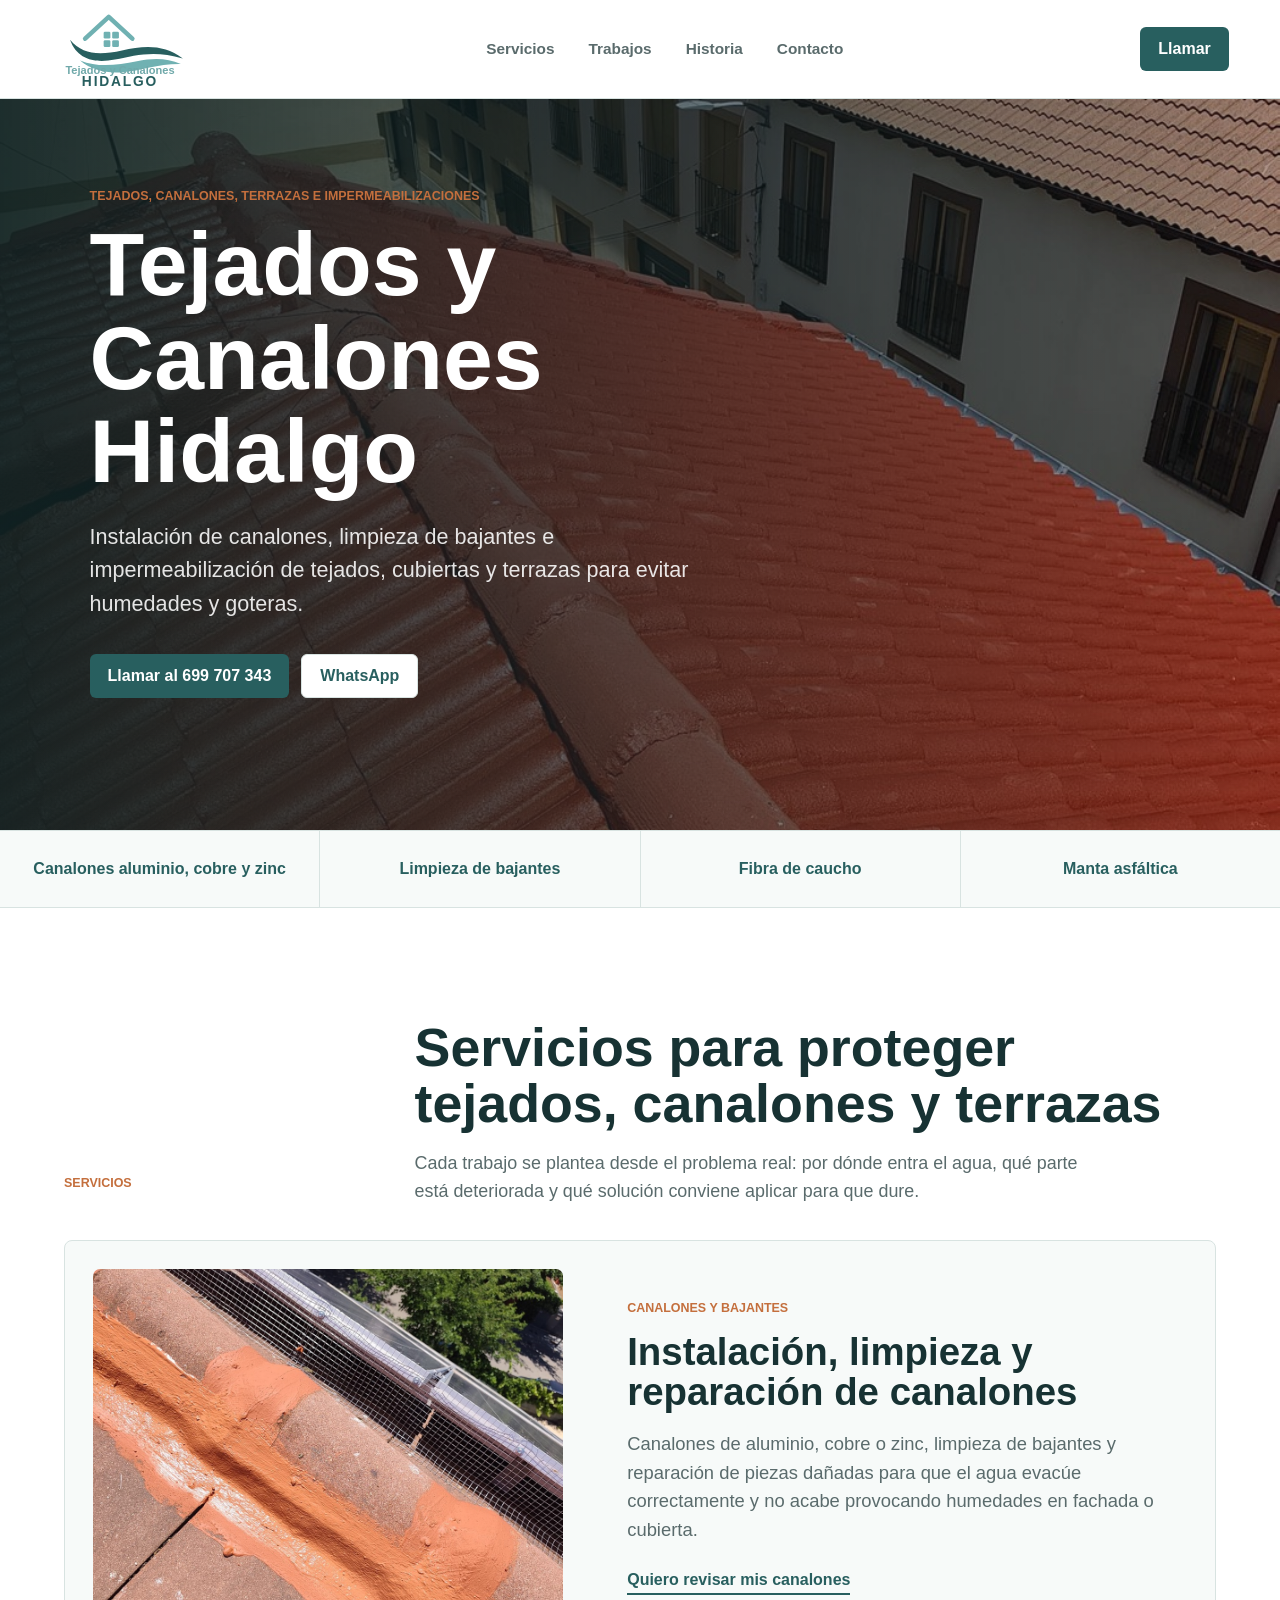
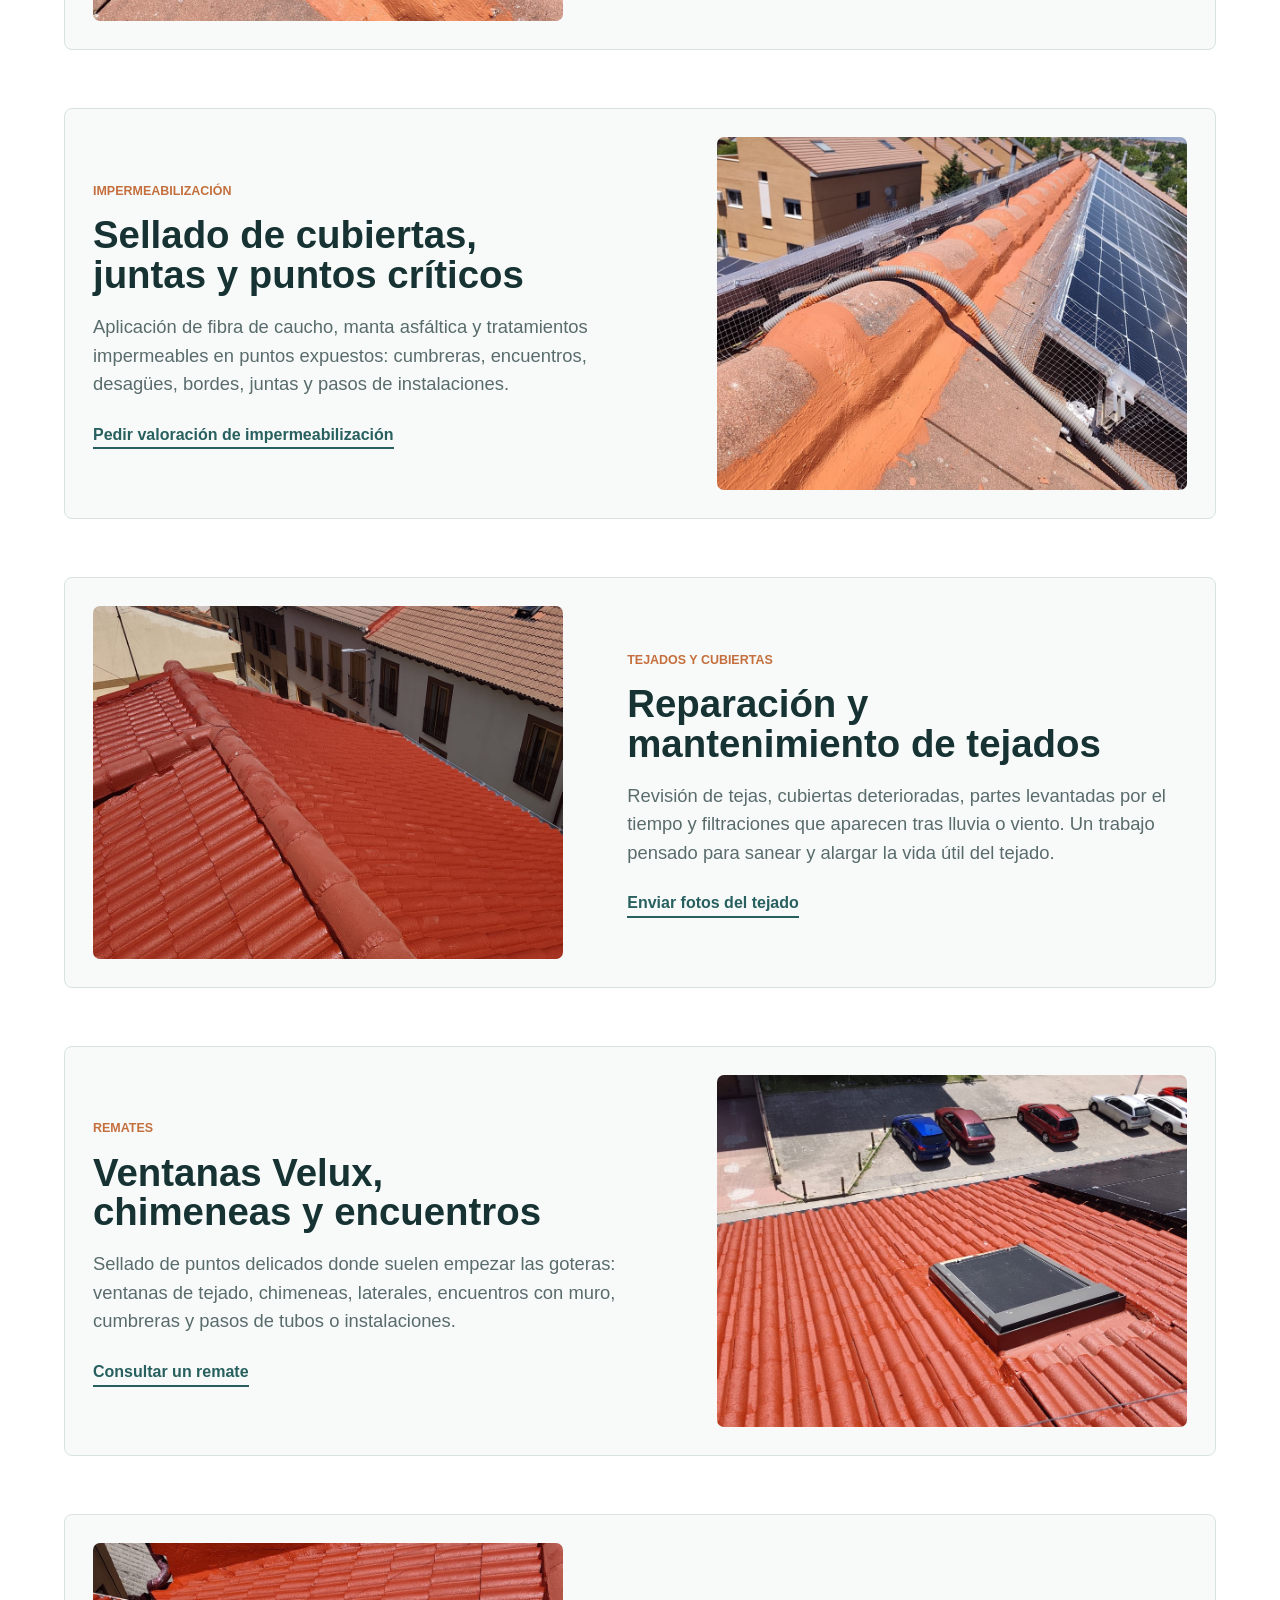
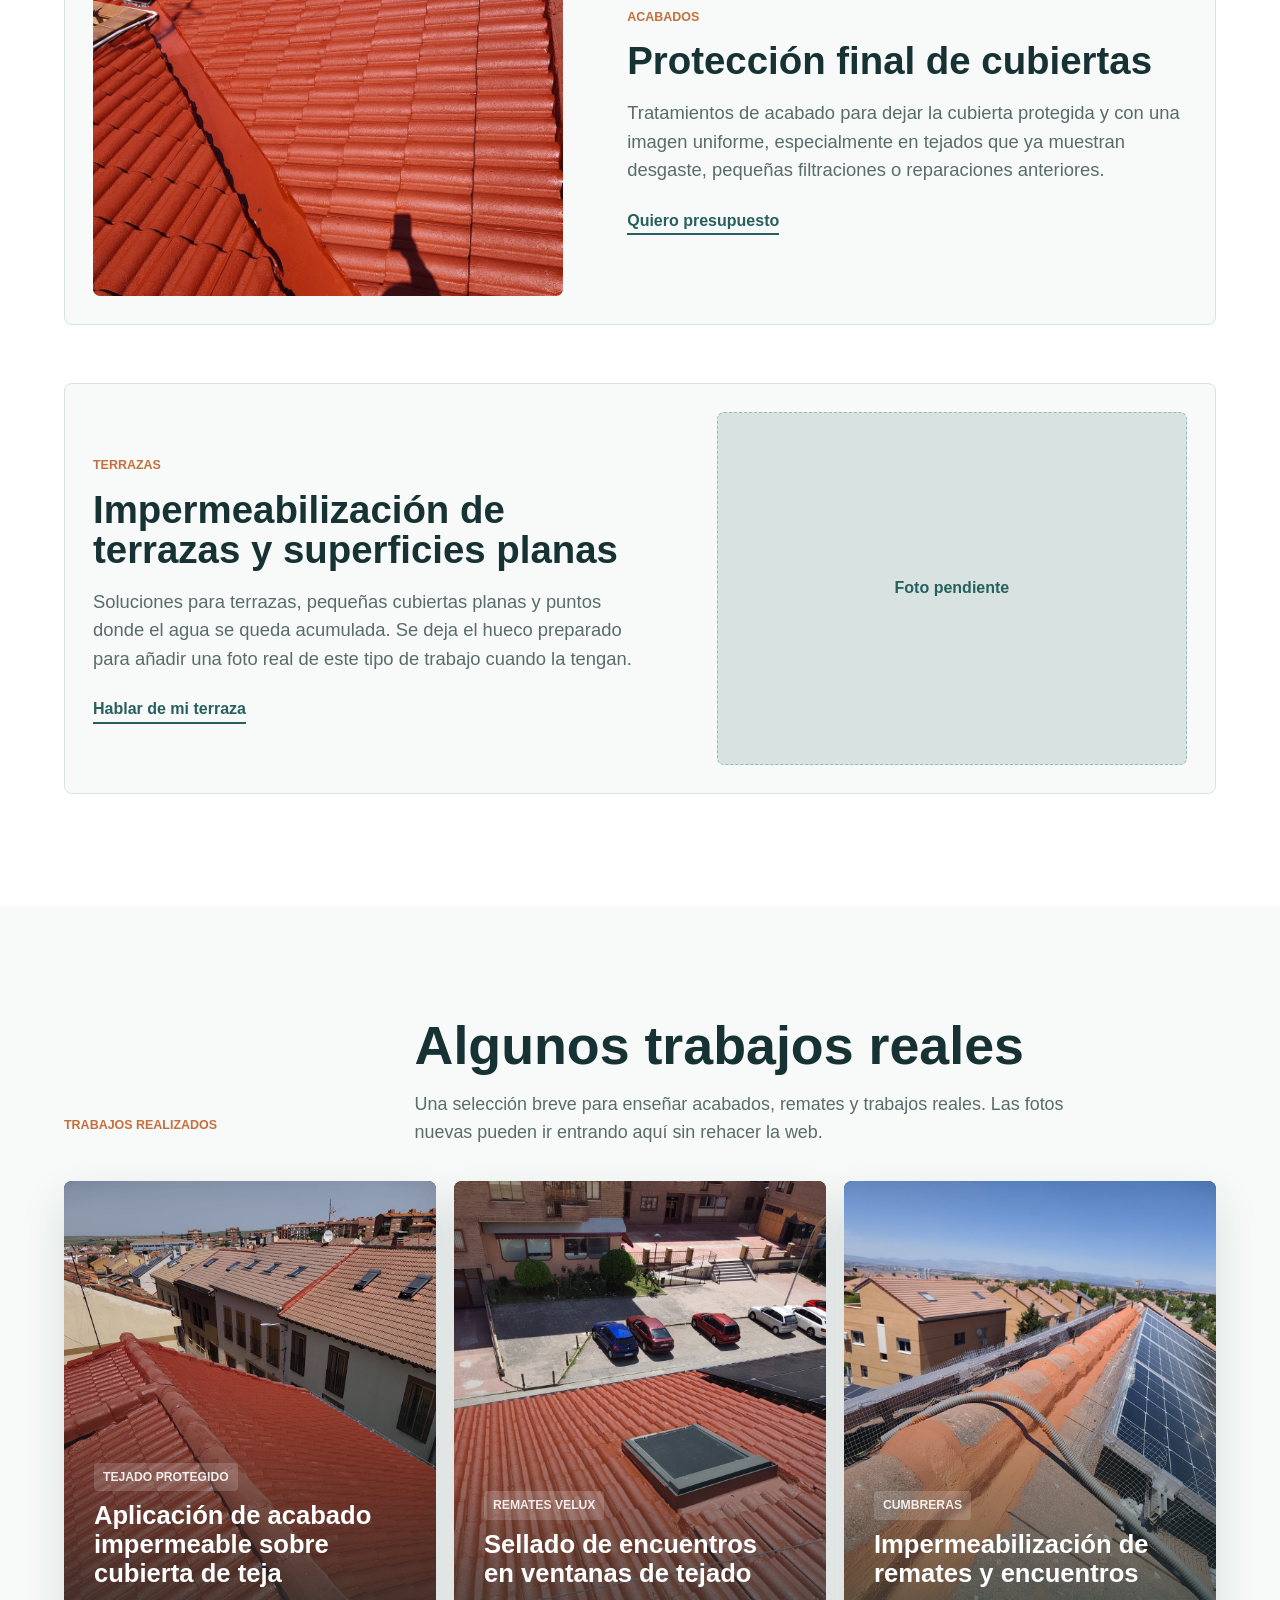
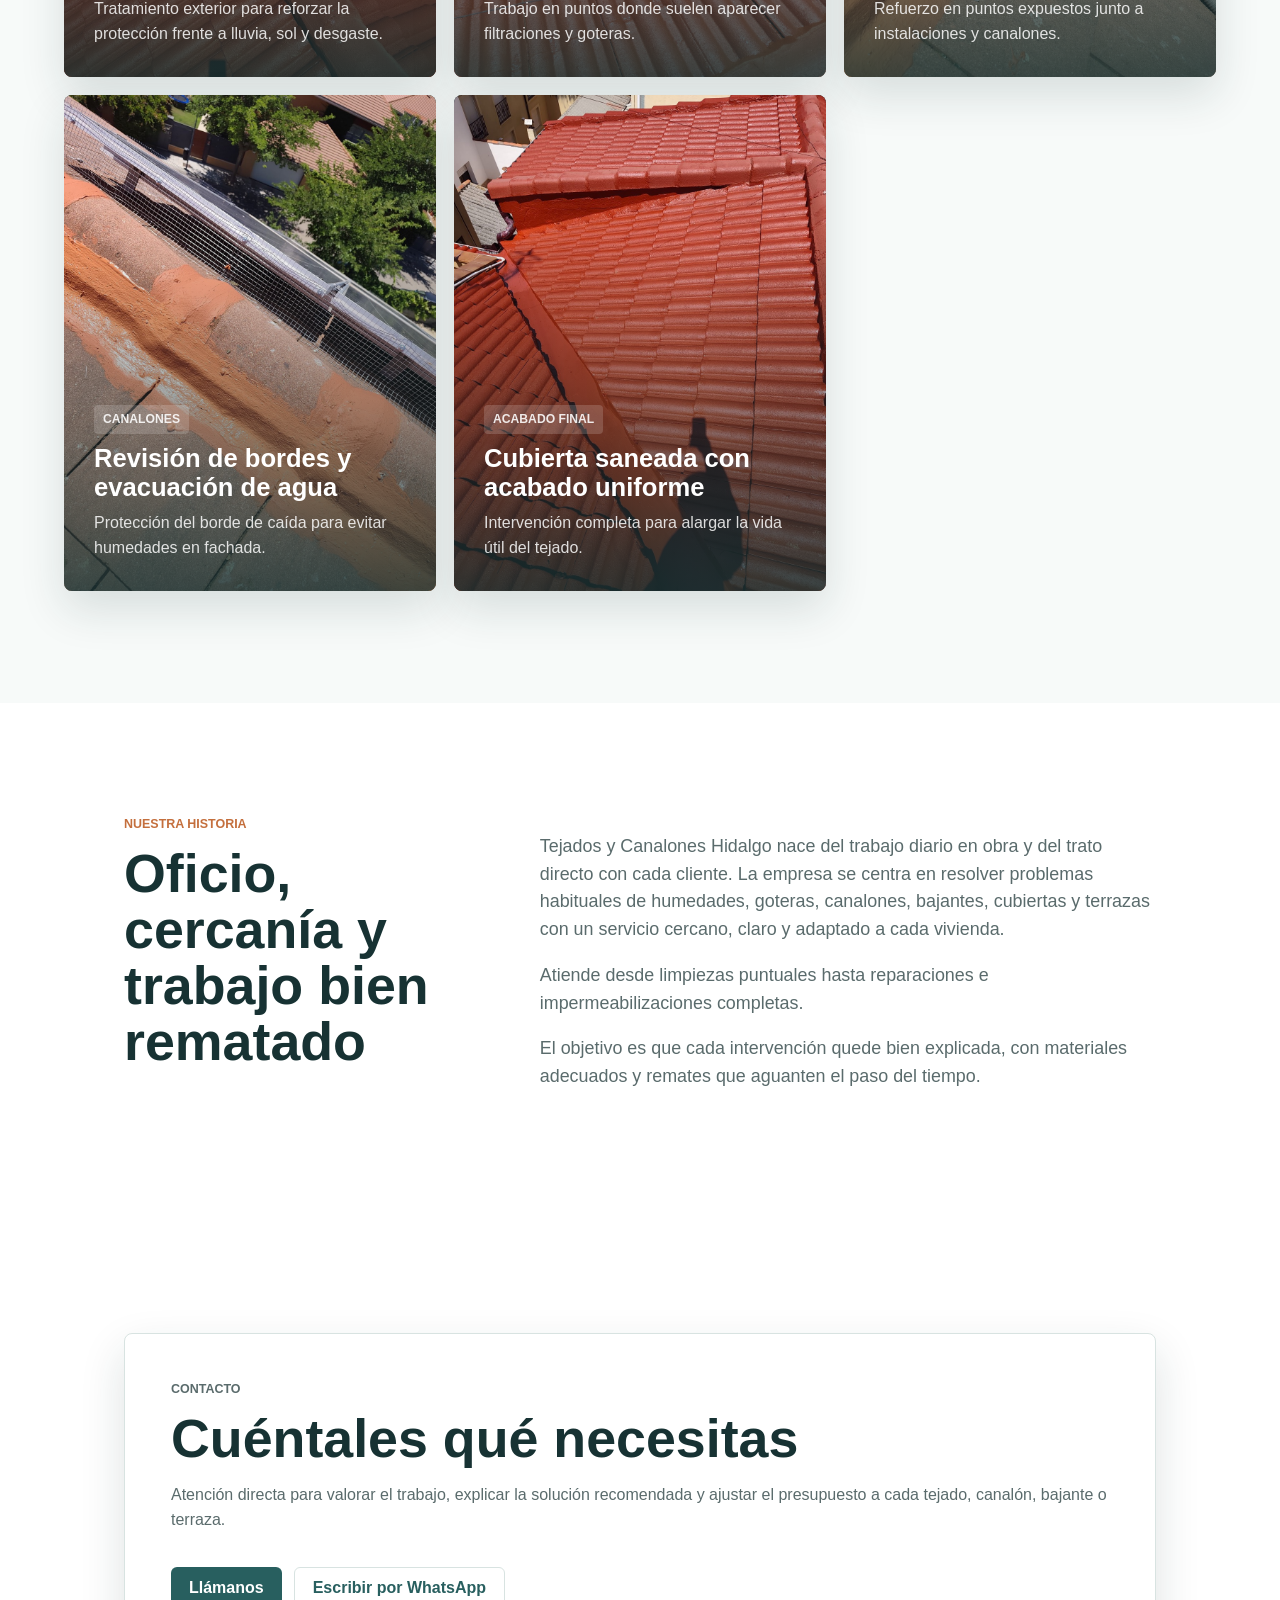
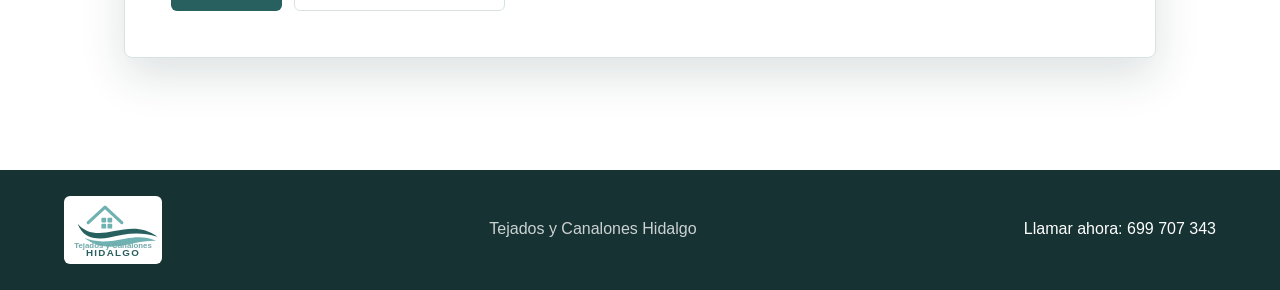
==== index.html @ 245b7a60 "Remove email contact form" ====
<!doctype html>
<html lang="es">
  <head>
    <meta charset="utf-8">
    <meta name="viewport" content="width=device-width, initial-scale=1">
    <title>Tejados y Canalones Hidalgo | Canalones e impermeabilización</title>
    <meta name="description" content="Tejados y Canalones Hidalgo realiza instalación y limpieza de canalones, reparación de bajantes e impermeabilización de tejados y terrazas en Segovia, Madrid y Cantabria.">
    <meta name="robots" content="index, follow">
    <meta name="theme-color" content="#285f5f">
    <link rel="canonical" href="https://www.tejadosycanaloneshidalgo.es/">
    <link rel="icon" href="assets/logo-hidalgo.svg" type="image/svg+xml">
    <link rel="stylesheet" href="styles.css">

    <meta property="og:title" content="Tejados y Canalones Hidalgo">
    <meta property="og:description" content="Instalación y limpieza de canalones, reparación de bajantes e impermeabilización de tejados y terrazas en Segovia, Madrid y Cantabria.">
    <meta property="og:type" content="website">
    <meta property="og:url" content="https://www.tejadosycanaloneshidalgo.es/">
    <meta property="og:image" content="https://www.tejadosycanaloneshidalgo.es/assets/logo-hidalgo.svg">
    <meta name="twitter:card" content="summary_large_image">

    <script type="application/ld+json">
      {
        "@context": "https://schema.org",
        "@type": "RoofingContractor",
        "name": "Tejados y Canalones Hidalgo",
        "image": "https://www.tejadosycanaloneshidalgo.es/assets/logo-hidalgo.svg",
        "url": "https://www.tejadosycanaloneshidalgo.es/",
        "telephone": "+34 699 707 343",
        "priceRange": "€€",
        "description": "Empresa de instalación, limpieza y reparación de canalones y bajantes, impermeabilización de tejados, cubiertas y terrazas en Segovia, Madrid y Cantabria.",
        "address": {
          "@type": "PostalAddress",
          "addressLocality": "Segovia",
          "addressRegion": "Castilla y Leon",
          "addressCountry": "ES"
        },
        "areaServed": [
          "Segovia",
          "Madrid",
          "Cantabria",
          "La Lastrilla",
          "Palazuelos de Eresma",
          "San Cristobal de Segovia",
          "El Espinar",
          "Cuellar",
          "Cantalejo"
        ],
        "sameAs": [
          "https://segoviaaldia.es/serv/file/710/tejados-y-canalones-hidalgo",
          "https://sites.google.com/view/tejadosycanaloneshidalgo"
        ]
      }
    </script>
  </head>
  <body>
    <header class="site-header">
      <a class="brand" href="#inicio" aria-label="Inicio Tejados y Canalones Hidalgo">
        <img src="assets/logo-hidalgo.svg" alt="Tejados y Canalones Hidalgo" width="190" height="108">
      </a>
      <nav class="nav" aria-label="Navegación principal">
        <a href="#servicios">Servicios</a>
        <a href="#trabajos">Trabajos</a>
        <a href="#historia">Historia</a>
        <a href="#contacto">Contacto</a>
      </nav>
      <a class="header-cta" href="tel:+34699707343">Llamar</a>
    </header>

    <main id="inicio">
      <section class="hero" aria-labelledby="hero-title">
        <div class="hero-media" aria-hidden="true"></div>
        <div class="hero-content">
          <p class="eyebrow">Tejados, canalones, terrazas e impermeabilizaciones</p>
          <h1 id="hero-title">Tejados y Canalones Hidalgo</h1>
          <p>Instalación de canalones, limpieza de bajantes e impermeabilización de tejados, cubiertas y terrazas para evitar humedades y goteras.</p>
          <div class="hero-actions">
            <a class="button primary" href="tel:+34699707343">Llamar al 699 707 343</a>
            <a class="button secondary" href="https://wa.me/34699707343">WhatsApp</a>
          </div>
        </div>
      </section>

      <section class="trust-strip" aria-label="Especialidades">
        <span>Canalones aluminio, cobre y zinc</span>
        <span>Limpieza de bajantes</span>
        <span>Fibra de caucho</span>
        <span>Manta asfáltica</span>
      </section>

      <section id="servicios" class="section services-showcase">
        <div class="section-heading">
          <p class="eyebrow">Servicios</p>
          <div>
            <h2>Servicios para proteger tejados, canalones y terrazas</h2>
            <p>Cada trabajo se plantea desde el problema real: por dónde entra el agua, qué parte está deteriorada y qué solución conviene aplicar para que dure.</p>
          </div>
        </div>
        <div class="service-stack">
          <article class="service-row">
            <figure>
              <img src="assets/photos/impermeabilizacion-canalon.jpg" alt="Canalón y borde de cubierta impermeabilizados" width="1050" height="1400" loading="lazy">
            </figure>
            <div class="service-copy">
              <span>Canalones y bajantes</span>
              <h3>Instalación, limpieza y reparación de canalones</h3>
              <p>Canalones de aluminio, cobre o zinc, limpieza de bajantes y reparación de piezas dañadas para que el agua evacúe correctamente y no acabe provocando humedades en fachada o cubierta.</p>
              <a class="text-link" href="https://wa.me/34699707343">Quiero revisar mis canalones</a>
            </div>
          </article>

          <article class="service-row reverse">
            <figure>
              <img src="assets/photos/remate-cumbrera-paneles.jpg" alt="Remate de cumbrera impermeabilizado junto a paneles solares" width="1050" height="1400" loading="lazy">
            </figure>
            <div class="service-copy">
              <span>Impermeabilización</span>
              <h3>Sellado de cubiertas, juntas y puntos críticos</h3>
              <p>Aplicación de fibra de caucho, manta asfáltica y tratamientos impermeables en puntos expuestos: cumbreras, encuentros, desagües, bordes, juntas y pasos de instalaciones.</p>
              <a class="text-link" href="tel:+34699707343">Pedir valoración de impermeabilización</a>
            </div>
          </article>

          <article class="service-row">
            <figure>
              <img src="assets/photos/cubierta-teja-roja.jpg" alt="Cubierta de teja roja tras tratamiento impermeable" width="1050" height="1400" loading="lazy">
            </figure>
            <div class="service-copy">
              <span>Tejados y cubiertas</span>
              <h3>Reparación y mantenimiento de tejados</h3>
              <p>Revisión de tejas, cubiertas deterioradas, partes levantadas por el tiempo y filtraciones que aparecen tras lluvia o viento. Un trabajo pensado para sanear y alargar la vida útil del tejado.</p>
              <a class="text-link" href="https://wa.me/34699707343">Enviar fotos del tejado</a>
            </div>
          </article>

          <article class="service-row reverse">
            <figure>
              <img src="assets/photos/ventana-velux-tejado.jpg" alt="Ventana Velux sellada en cubierta de teja" width="1050" height="1400" loading="lazy">
            </figure>
            <div class="service-copy">
              <span>Remates</span>
              <h3>Ventanas Velux, chimeneas y encuentros</h3>
              <p>Sellado de puntos delicados donde suelen empezar las goteras: ventanas de tejado, chimeneas, laterales, encuentros con muro, cumbreras y pasos de tubos o instalaciones.</p>
              <a class="text-link" href="tel:+34699707343">Consultar un remate</a>
            </div>
          </article>

          <article class="service-row">
            <figure>
              <img src="assets/photos/tejado-impermeabilizado.jpg" alt="Tejado terminado tras impermeabilización" width="1050" height="1400" loading="lazy">
            </figure>
            <div class="service-copy">
              <span>Acabados</span>
              <h3>Protección final de cubiertas</h3>
              <p>Tratamientos de acabado para dejar la cubierta protegida y con una imagen uniforme, especialmente en tejados que ya muestran desgaste, pequeñas filtraciones o reparaciones anteriores.</p>
              <a class="text-link" href="https://wa.me/34699707343">Quiero presupuesto</a>
            </div>
          </article>

          <article class="service-row reverse">
            <figure class="photo-placeholder">
              <span>Foto pendiente</span>
            </figure>
            <div class="service-copy">
              <span>Terrazas</span>
              <h3>Impermeabilización de terrazas y superficies planas</h3>
              <p>Soluciones para terrazas, pequeñas cubiertas planas y puntos donde el agua se queda acumulada. Se deja el hueco preparado para añadir una foto real de este tipo de trabajo cuando la tengan.</p>
              <a class="text-link" href="tel:+34699707343">Hablar de mi terraza</a>
            </div>
          </article>
        </div>
      </section>

      <section id="trabajos" class="section work-section">
        <div class="section-heading">
          <p class="eyebrow">Trabajos realizados</p>
          <div>
            <h2>Algunos trabajos reales</h2>
            <p>Una selección breve para enseñar acabados, remates y trabajos reales. Las fotos nuevas pueden ir entrando aquí sin rehacer la web.</p>
          </div>
        </div>
        <div class="work-grid">
          <figure class="work-card featured">
            <img src="assets/photos/cubierta-teja-roja.jpg" alt="Tejado de teja roja impermeabilizado" width="1050" height="1400">
            <figcaption>
              <span>Tejado protegido</span>
              <h3>Aplicación de acabado impermeable sobre cubierta de teja</h3>
              <p>Tratamiento exterior para reforzar la protección frente a lluvia, sol y desgaste.</p>
            </figcaption>
          </figure>
          <figure class="work-card">
            <img src="assets/photos/ventana-velux-tejado.jpg" alt="Remate impermeabilizado alrededor de ventana Velux" width="1050" height="1400" loading="lazy">
            <figcaption>
              <span>Remates Velux</span>
              <h3>Sellado de encuentros en ventanas de tejado</h3>
              <p>Trabajo en puntos donde suelen aparecer filtraciones y goteras.</p>
            </figcaption>
          </figure>
          <figure class="work-card">
            <img src="assets/photos/remate-cumbrera-paneles.jpg" alt="Impermeabilización de cumbrera junto a paneles solares" width="1050" height="1400" loading="lazy">
            <figcaption>
              <span>Cumbreras</span>
              <h3>Impermeabilización de remates y encuentros</h3>
              <p>Refuerzo en puntos expuestos junto a instalaciones y canalones.</p>
            </figcaption>
          </figure>
          <figure class="work-card">
            <img src="assets/photos/impermeabilizacion-canalon.jpg" alt="Impermeabilización junto a canalón en cubierta" width="1050" height="1400" loading="lazy">
            <figcaption>
              <span>Canalones</span>
              <h3>Revisión de bordes y evacuación de agua</h3>
              <p>Protección del borde de caída para evitar humedades en fachada.</p>
            </figcaption>
          </figure>
          <figure class="work-card">
            <img src="assets/photos/tejado-impermeabilizado.jpg" alt="Tejado rojo terminado tras impermeabilización" width="1050" height="1400" loading="lazy">
            <figcaption>
              <span>Acabado final</span>
              <h3>Cubierta saneada con acabado uniforme</h3>
              <p>Intervención completa para alargar la vida útil del tejado.</p>
            </figcaption>
          </figure>
        </div>
      </section>

      <section id="historia" class="section split">
        <div>
          <p class="eyebrow">Nuestra historia</p>
          <h2>Oficio, cercanía y trabajo bien rematado</h2>
        </div>
        <div class="copy">
          <p>Tejados y Canalones Hidalgo nace del trabajo diario en obra y del trato directo con cada cliente. La empresa se centra en resolver problemas habituales de humedades, goteras, canalones, bajantes, cubiertas y terrazas con un servicio cercano, claro y adaptado a cada vivienda.</p>
          <p>Atiende desde limpiezas puntuales hasta reparaciones e impermeabilizaciones completas.</p>
          <p>El objetivo es que cada intervención quede bien explicada, con materiales adecuados y remates que aguanten el paso del tiempo.</p>
        </div>
      </section>

      <section id="contacto" class="section contact-section">
        <div class="contact-panel">
          <p class="eyebrow">Contacto</p>
          <h2>Cuéntales qué necesitas</h2>
          <p>Atención directa para valorar el trabajo, explicar la solución recomendada y ajustar el presupuesto a cada tejado, canalón, bajante o terraza.</p>
          <div class="contact-actions">
            <a class="button primary" href="tel:+34699707343">Llámanos</a>
            <a class="button secondary" href="https://wa.me/34699707343">Escribir por WhatsApp</a>
          </div>
        </div>
      </section>
    </main>

    <footer class="site-footer">
      <img src="assets/logo-hidalgo.svg" alt="" width="120" height="68">
      <p>Tejados y Canalones Hidalgo</p>
      <a href="tel:+34699707343">Llamar ahora: 699 707 343</a>
    </footer>
  </body>
</html>
---- styles.css ----
:root {
  --ink: #173233;
  --muted: #5a6b6c;
  --brand: #285f5f;
  --brand-soft: #70b1b2;
  --line: #d8e3e1;
  --surface: #f7faf9;
  --white: #ffffff;
  --accent: #c46f3d;
  --shadow: 0 18px 45px rgba(23, 50, 51, 0.14);
}

* {
  box-sizing: border-box;
}

html {
  scroll-behavior: smooth;
}

body {
  margin: 0;
  color: var(--ink);
  background: var(--white);
  font-family: Inter, Arial, Helvetica, sans-serif;
  line-height: 1.55;
  -webkit-font-smoothing: antialiased;
  text-rendering: optimizeLegibility;
}

img {
  display: block;
  max-width: 100%;
}

a {
  color: inherit;
  text-decoration: none;
}

.site-header {
  position: sticky;
  top: 0;
  z-index: 20;
  display: grid;
  grid-template-columns: auto 1fr auto;
  align-items: center;
  gap: 22px;
  min-height: 78px;
  padding: 10px clamp(18px, 4vw, 58px);
  background: rgba(255, 255, 255, 0.94);
  border-bottom: 1px solid var(--line);
  backdrop-filter: blur(14px);
}

.brand img {
  width: 138px;
  height: auto;
}

.nav {
  display: flex;
  justify-content: center;
  gap: clamp(16px, 3vw, 34px);
  color: var(--muted);
  font-size: 0.96rem;
  font-weight: 700;
}

.nav a:hover,
.site-footer a:hover {
  color: var(--brand);
}

.header-cta,
.button {
  display: inline-flex;
  align-items: center;
  justify-content: center;
  min-height: 44px;
  padding: 0 18px;
  border-radius: 6px;
  font-weight: 800;
}

.header-cta,
.button.primary {
  color: var(--white);
  background: var(--brand);
}

.button.secondary {
  color: var(--brand);
  background: var(--white);
  border: 1px solid var(--line);
}

.hero {
  position: relative;
  display: grid;
  min-height: 660px;
  isolation: isolate;
  overflow: hidden;
  background: var(--ink);
}

.hero-media {
  position: absolute;
  inset: 0;
  z-index: -2;
  background:
    linear-gradient(90deg, rgba(14, 34, 35, 0.92), rgba(14, 34, 35, 0.62) 48%, rgba(14, 34, 35, 0.18)),
    url("assets/photos/cubierta-teja-roja.jpg") center / cover no-repeat;
}

.hero-content {
  width: min(760px, calc(100% - 36px));
  align-self: center;
  margin-left: clamp(18px, 7vw, 104px);
  padding: 88px 0 132px;
  color: var(--white);
}

.eyebrow {
  margin: 0 0 12px;
  color: var(--accent);
  font-size: 0.78rem;
  font-weight: 900;
  letter-spacing: 0;
  text-transform: uppercase;
}

.hero h1,
.section h2 {
  margin: 0;
  line-height: 1.04;
}

.hero h1 {
  max-width: 720px;
  font-size: clamp(3rem, 7vw, 6.7rem);
}

.hero p:not(.eyebrow) {
  max-width: 620px;
  margin: 22px 0 0;
  color: rgba(255, 255, 255, 0.88);
  font-size: clamp(1.1rem, 2vw, 1.35rem);
  text-wrap: pretty;
}

.hero-actions,
.contact-actions {
  display: flex;
  flex-wrap: wrap;
  gap: 12px;
  margin-top: 34px;
}

.trust-strip {
  display: grid;
  grid-template-columns: repeat(4, 1fr);
  gap: 1px;
  background: var(--line);
  border-block: 1px solid var(--line);
}

.trust-strip span {
  min-height: 76px;
  display: grid;
  place-items: center;
  padding: 14px;
  background: var(--surface);
  color: var(--brand);
  font-weight: 900;
  text-align: center;
}

.section {
  padding: clamp(64px, 9vw, 112px) clamp(18px, 5vw, 74px);
}

.section-heading {
  display: grid;
  grid-template-columns: minmax(160px, 0.4fr) minmax(0, 1fr);
  gap: 30px;
  align-items: end;
  max-width: 1160px;
  margin: 0 auto 34px;
}

.section h2 {
  max-width: 820px;
  font-size: clamp(2rem, 4.2vw, 4.4rem);
  text-wrap: balance;
}

.section-heading p:not(.eyebrow) {
  max-width: 680px;
  margin: 18px 0 0;
  color: var(--muted);
  font-size: clamp(1rem, 1.4vw, 1.16rem);
}

.services-showcase {
  background: var(--white);
}

.service-stack {
  display: grid;
  gap: clamp(26px, 5vw, 58px);
  max-width: 1160px;
  margin: 0 auto;
}

.service-row {
  display: grid;
  grid-template-columns: minmax(280px, 0.84fr) minmax(0, 1fr);
  gap: clamp(24px, 5vw, 70px);
  align-items: center;
  padding: clamp(18px, 3vw, 28px);
  border: 1px solid var(--line);
  border-radius: 8px;
  background: var(--surface);
}

.service-row.reverse {
  grid-template-columns: minmax(0, 1fr) minmax(280px, 0.84fr);
}

.service-row.reverse figure {
  order: 2;
}

.service-row figure {
  aspect-ratio: 4 / 3;
  min-height: 0;
  margin: 0;
  overflow: hidden;
  border-radius: 7px;
  background: #d8e3e1;
}

.service-row img {
  width: 100%;
  height: 100%;
  object-fit: cover;
}

.photo-placeholder {
  display: grid;
  place-items: center;
  border: 1px dashed #9ab9b7;
  background:
    linear-gradient(135deg, rgba(112, 177, 178, 0.2), rgba(196, 111, 61, 0.12)),
    var(--surface);
  color: var(--brand);
  font-weight: 900;
}

.service-copy {
  max-width: 620px;
}

.service-copy span {
  display: inline-flex;
  margin-bottom: 14px;
  color: var(--accent);
  font-size: 0.78rem;
  font-weight: 900;
  text-transform: uppercase;
}

.service-copy h3 {
  margin: 0;
  font-size: clamp(1.8rem, 3vw, 3.35rem);
  line-height: 1.04;
  text-wrap: balance;
}

.service-copy p {
  margin: 18px 0 0;
  color: var(--muted);
  font-size: clamp(1rem, 1.45vw, 1.15rem);
}

.text-link {
  display: inline-flex;
  margin-top: 24px;
  color: var(--brand);
  font-weight: 900;
  border-bottom: 2px solid currentColor;
}

.service-grid,
.work-grid {
  display: grid;
  grid-template-columns: repeat(4, minmax(0, 1fr));
  gap: 18px;
  max-width: 1160px;
  margin: 0 auto;
}

.service-card {
  min-height: 245px;
  padding: 26px;
  background: var(--surface);
  border: 1px solid var(--line);
  border-radius: 8px;
}

.service-card h3,
.seo-notes h3 {
  margin: 0 0 12px;
  font-size: clamp(1.18rem, 1.7vw, 1.42rem);
  line-height: 1.18;
}

.service-card p,
.copy p,
.location-copy p,
.contact-panel p,
.seo-notes li {
  color: var(--muted);
}

.work-section {
  background: var(--surface);
}

.problem-section {
  display: grid;
  grid-template-columns: minmax(0, 1fr) minmax(280px, 0.82fr);
  gap: clamp(28px, 6vw, 80px);
  align-items: center;
  max-width: 1160px;
  margin: 0 auto;
}

.problem-copy p:not(.eyebrow) {
  max-width: 680px;
  color: var(--muted);
  font-size: 1.12rem;
}

.check-list {
  display: grid;
  grid-template-columns: repeat(2, minmax(0, 1fr));
  gap: 12px;
}

.check-list span {
  min-height: 64px;
  display: flex;
  align-items: center;
  padding: 14px 16px;
  border: 1px solid var(--line);
  border-radius: 6px;
  background: var(--surface);
  color: var(--brand);
  font-weight: 900;
}

.work-grid {
  grid-template-columns: repeat(3, minmax(0, 1fr));
  align-items: stretch;
}

.work-card {
  position: relative;
  min-height: 390px;
  margin: 0;
  overflow: hidden;
  border-radius: 8px;
  background: var(--ink);
  box-shadow: var(--shadow);
}

.work-card.featured {
  grid-column: auto;
  grid-row: auto;
  min-height: 390px;
}

.work-card img {
  width: 100%;
  height: 100%;
  min-height: inherit;
  display: block;
  object-fit: cover;
  transition: transform 450ms ease;
}

.work-card::after {
  content: "";
  position: absolute;
  inset: 0;
  background: linear-gradient(180deg, rgba(23, 50, 51, 0) 28%, rgba(23, 50, 51, 0.82));
  pointer-events: none;
}

.work-card:hover img {
  transform: scale(1.035);
}

.work-card figcaption {
  position: absolute;
  left: 0;
  right: 0;
  bottom: 0;
  z-index: 1;
  padding: clamp(18px, 3vw, 30px);
  color: var(--white);
}

.work-card span {
  display: inline-flex;
  margin-bottom: 10px;
  padding: 5px 9px;
  border-radius: 4px;
  background: rgba(255, 255, 255, 0.16);
  color: rgba(255, 255, 255, 0.88);
  font-size: 0.76rem;
  font-weight: 900;
  text-transform: uppercase;
}

.work-card h3 {
  max-width: 620px;
  margin: 0;
  font-size: clamp(1.2rem, 2vw, 2rem);
  line-height: 1.12;
  text-wrap: balance;
}

.work-card p {
  max-width: 540px;
  margin: 10px 0 0;
  color: rgba(255, 255, 255, 0.84);
}

.split {
  display: grid;
  grid-template-columns: minmax(220px, 0.55fr) minmax(0, 1fr);
  gap: clamp(28px, 6vw, 84px);
  max-width: 1160px;
  margin: 0 auto;
}

.copy {
  font-size: 1.12rem;
}

.copy p {
  max-width: 780px;
}

.contact-section {
  max-width: 1160px;
  margin: 0 auto;
}

.contact-panel,
.seo-notes {
  padding: clamp(26px, 4vw, 46px);
  border: 1px solid var(--line);
  border-radius: 8px;
  background: var(--white);
  box-shadow: var(--shadow);
}

.seo-notes ul {
  margin: 0;
  padding-left: 20px;
}

.site-footer {
  display: flex;
  flex-wrap: wrap;
  align-items: center;
  justify-content: space-between;
  gap: 18px;
  padding: 26px clamp(18px, 5vw, 74px);
  background: var(--ink);
  color: var(--white);
}

.site-footer p {
  margin: 0;
  color: rgba(255, 255, 255, 0.78);
}

.site-footer img {
  width: 98px;
  background: var(--white);
  border-radius: 6px;
}

@media (max-width: 900px) {
  .site-header {
    grid-template-columns: 1fr auto;
    row-gap: 8px;
  }

  .nav {
    grid-column: 1 / -1;
    grid-row: 2;
    justify-content: flex-start;
    overflow-x: auto;
    padding-bottom: 4px;
  }

  .header-cta {
    grid-column: 2;
    grid-row: 1;
  }

  .hero {
    min-height: 620px;
  }

  .hero-media {
    background:
      linear-gradient(180deg, rgba(14, 34, 35, 0.86), rgba(14, 34, 35, 0.7)),
      url("assets/photos/cubierta-teja-roja.jpg") center / cover no-repeat;
  }

  .hero-content {
    margin: 0 auto;
    padding: 78px 0;
  }

  .trust-strip,
  .service-grid,
  .service-row,
  .service-row.reverse {
    grid-template-columns: repeat(2, minmax(0, 1fr));
  }

  .work-grid {
    grid-template-columns: repeat(2, minmax(0, 1fr));
  }

  .work-card.featured {
    grid-column: auto;
    min-height: 390px;
  }

  .section-heading,
  .service-row,
  .service-row.reverse,
  .split,
  .problem-section,
  .contact-section {
    grid-template-columns: 1fr;
  }
}

@media (max-width: 560px) {
  .brand img {
    width: 104px;
  }

  .header-cta {
    min-width: 92px;
    min-height: 40px;
  }

  .hero h1 {
    font-size: 3rem;
  }

  .trust-strip,
  .service-grid,
  .work-grid,
  .check-list,
  .check-list {
    grid-template-columns: 1fr;
  }

  .service-row,
  .service-row.reverse {
    grid-template-columns: 1fr;
  }

  .service-row.reverse figure {
    order: 0;
  }

  .service-row figure {
    aspect-ratio: 4 / 3;
  }

  .service-copy h3 {
    font-size: 2rem;
  }

  .work-card,
  .work-card.featured {
    grid-column: auto;
    grid-row: auto;
    min-height: 420px;
  }

  .site-footer {
    align-items: flex-start;
    flex-direction: column;
  }
}
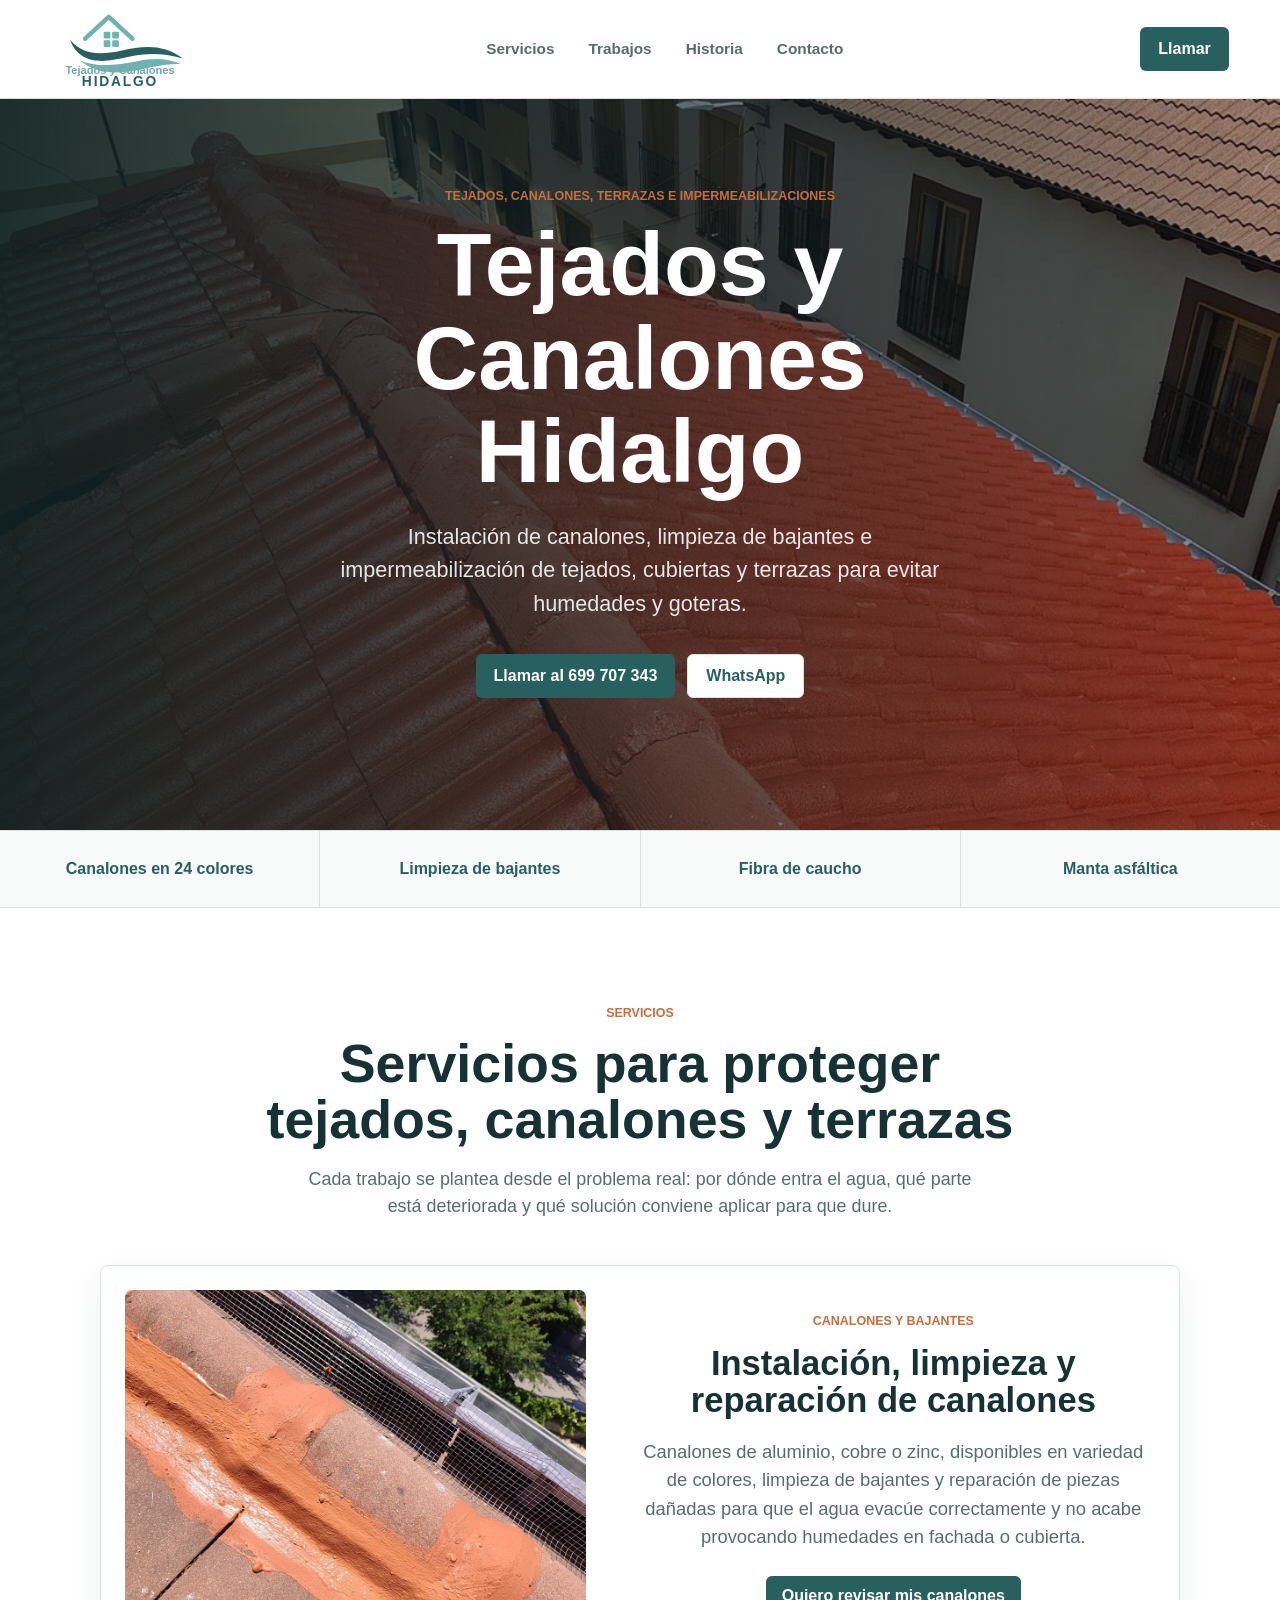
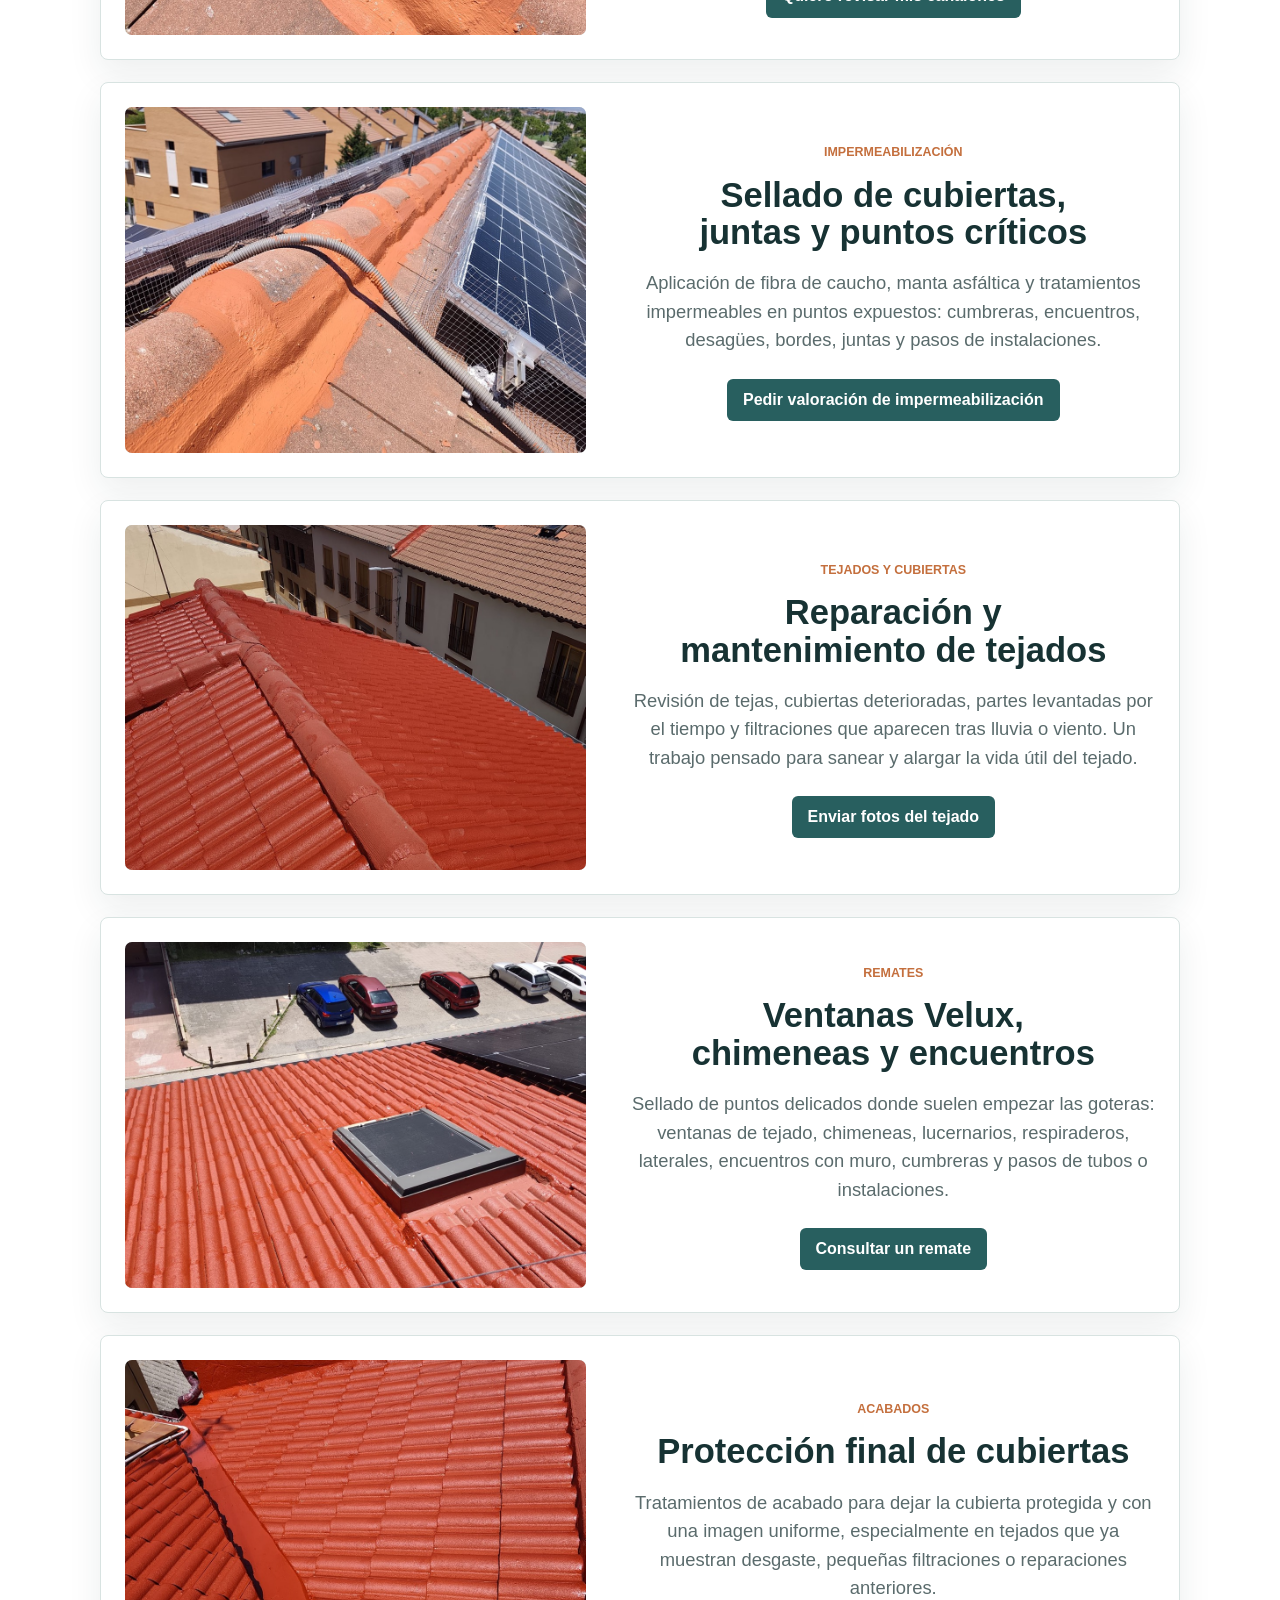
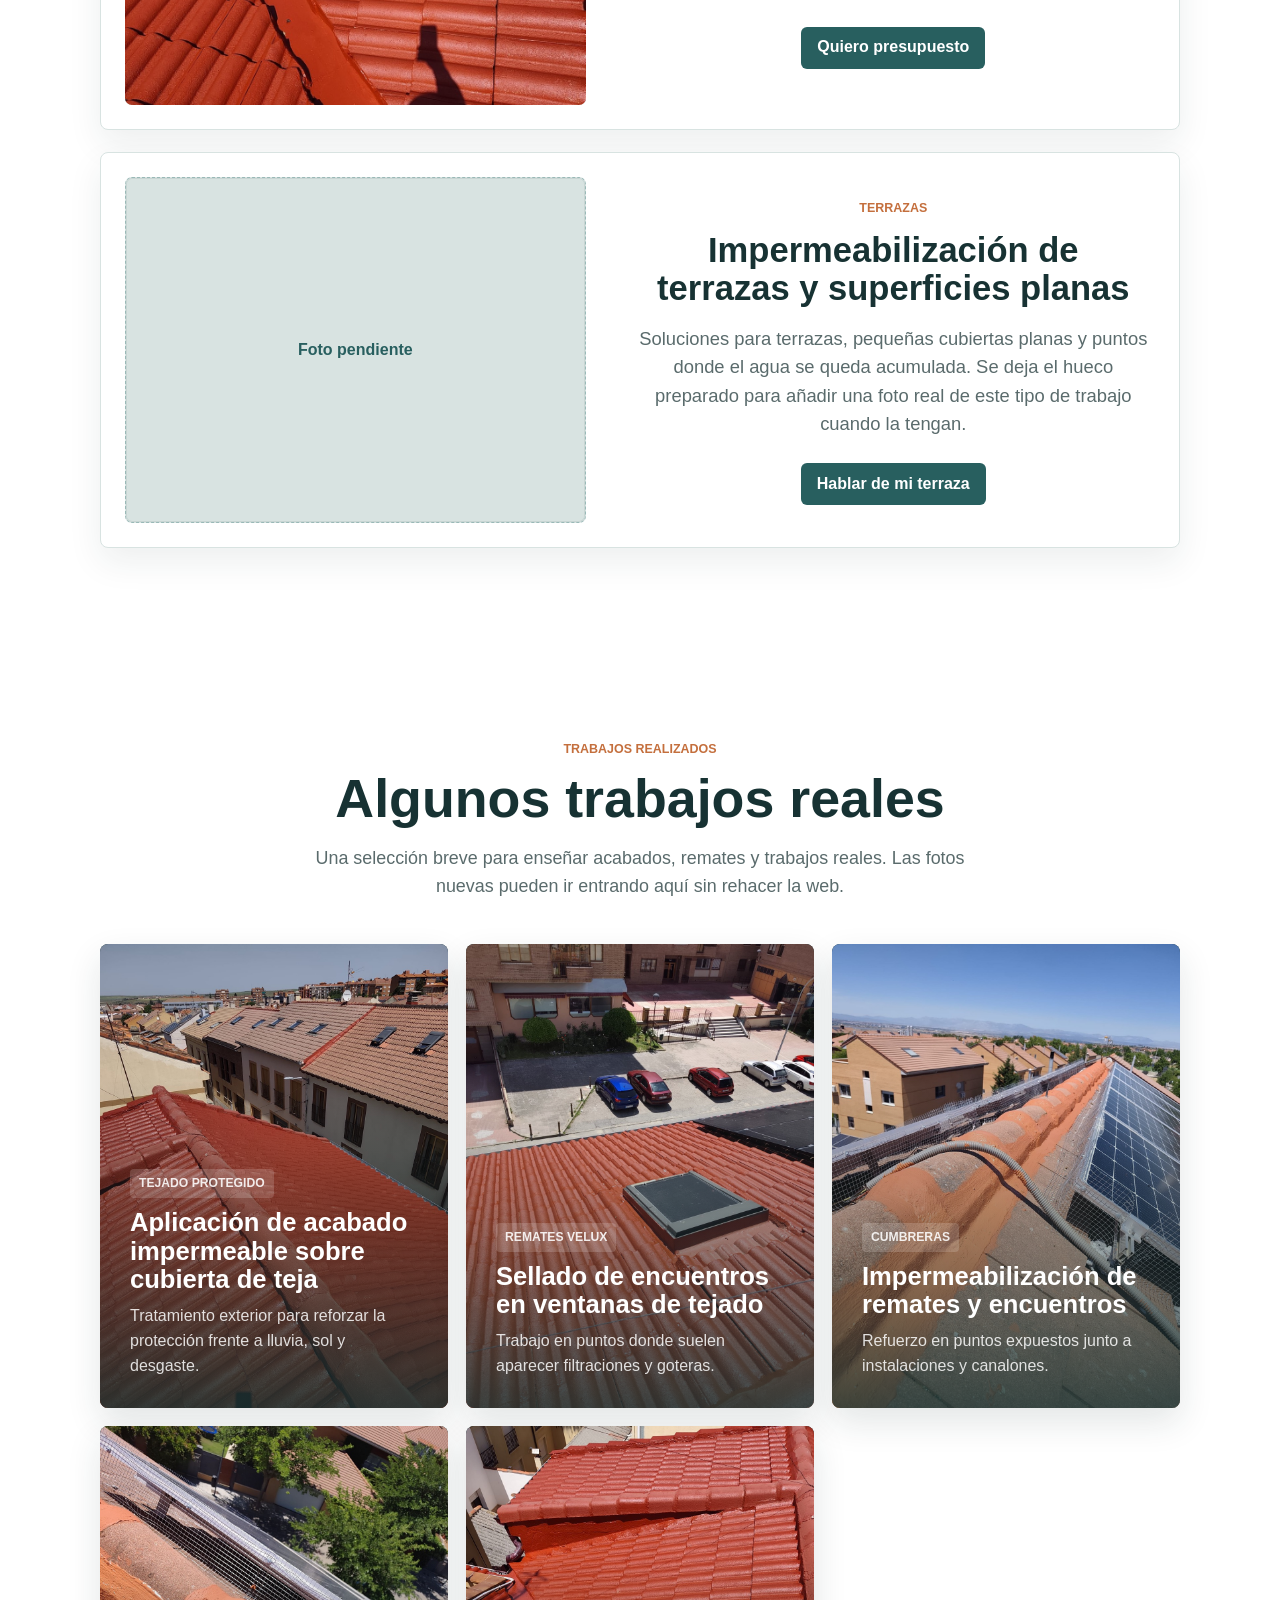
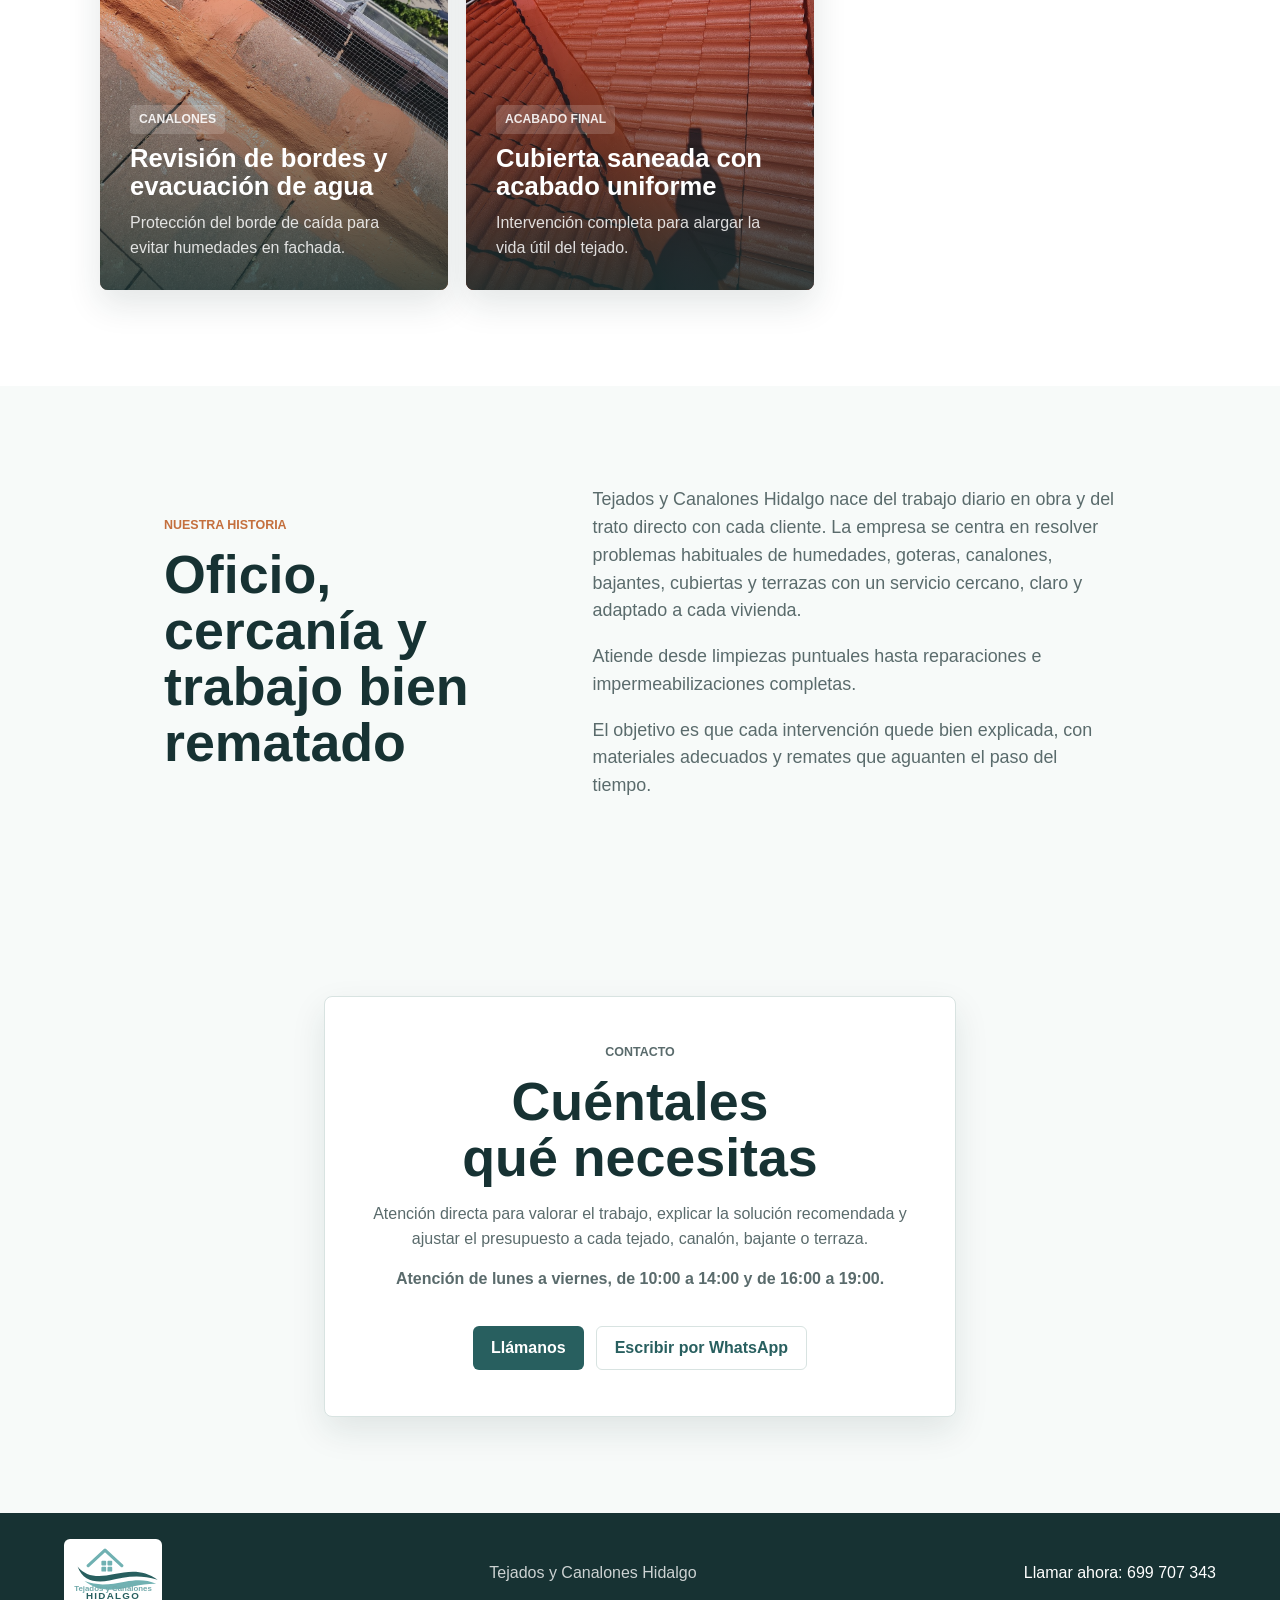
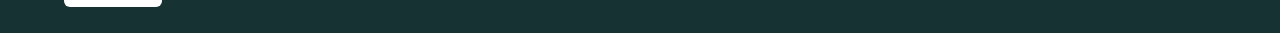
==== commit acef48cb: "Add details from reference site" ====
--- a/index.html
+++ b/index.html
@@ -81,7 +81,7 @@
       </section>
 
       <section class="trust-strip" aria-label="Especialidades">
-        <span>Canalones aluminio, cobre y zinc</span>
+        <span>Canalones en 24 colores</span>
         <span>Limpieza de bajantes</span>
         <span>Fibra de caucho</span>
         <span>Manta asfáltica</span>
@@ -103,7 +103,7 @@
             <div class="service-copy">
               <span>Canalones y bajantes</span>
               <h3>Instalación, limpieza y reparación de canalones</h3>
-              <p>Canalones de aluminio, cobre o zinc, limpieza de bajantes y reparación de piezas dañadas para que el agua evacúe correctamente y no acabe provocando humedades en fachada o cubierta.</p>
+              <p>Canalones de aluminio, cobre o zinc, disponibles en variedad de colores, limpieza de bajantes y reparación de piezas dañadas para que el agua evacúe correctamente y no acabe provocando humedades en fachada o cubierta.</p>
               <a class="text-link" href="https://wa.me/34699707343">Quiero revisar mis canalones</a>
             </div>
           </article>
@@ -139,7 +139,7 @@
             <div class="service-copy">
               <span>Remates</span>
               <h3>Ventanas Velux, chimeneas y encuentros</h3>
-              <p>Sellado de puntos delicados donde suelen empezar las goteras: ventanas de tejado, chimeneas, laterales, encuentros con muro, cumbreras y pasos de tubos o instalaciones.</p>
+              <p>Sellado de puntos delicados donde suelen empezar las goteras: ventanas de tejado, chimeneas, lucernarios, respiraderos, laterales, encuentros con muro, cumbreras y pasos de tubos o instalaciones.</p>
               <a class="text-link" href="tel:+34699707343">Consultar un remate</a>
             </div>
           </article>
@@ -239,6 +239,7 @@
           <p class="eyebrow">Contacto</p>
           <h2>Cuéntales qué necesitas</h2>
           <p>Atención directa para valorar el trabajo, explicar la solución recomendada y ajustar el presupuesto a cada tejado, canalón, bajante o terraza.</p>
+          <p class="contact-hours">Atención de lunes a viernes, de 10:00 a 14:00 y de 16:00 a 19:00.</p>
           <div class="contact-actions">
             <a class="button primary" href="tel:+34699707343">Llámanos</a>
             <a class="button secondary" href="https://wa.me/34699707343">Escribir por WhatsApp</a>
--- a/styles.css
+++ b/styles.css
@@ -21,7 +21,7 @@
 body {
   margin: 0;
   color: var(--ink);
-  background: var(--white);
+  background: var(--surface);
   font-family: Inter, Arial, Helvetica, sans-serif;
   line-height: 1.55;
   -webkit-font-smoothing: antialiased;
@@ -95,9 +95,15 @@
   border: 1px solid var(--line);
 }
 
+.button:hover,
+.text-link:hover {
+  transform: translateY(-1px);
+}
+
 .hero {
   position: relative;
   display: grid;
+  place-items: center;
   min-height: 660px;
   isolation: isolate;
   overflow: hidden;
@@ -115,10 +121,10 @@
 
 .hero-content {
   width: min(760px, calc(100% - 36px));
-  align-self: center;
-  margin-left: clamp(18px, 7vw, 104px);
+  margin: 0 auto;
   padding: 88px 0 132px;
   color: var(--white);
+  text-align: center;
 }
 
 .eyebrow {
@@ -138,12 +144,13 @@
 
 .hero h1 {
   max-width: 720px;
+  margin: 0 auto;
   font-size: clamp(3rem, 7vw, 6.7rem);
 }
 
 .hero p:not(.eyebrow) {
   max-width: 620px;
-  margin: 22px 0 0;
+  margin: 22px auto 0;
   color: rgba(255, 255, 255, 0.88);
   font-size: clamp(1.1rem, 2vw, 1.35rem);
   text-wrap: pretty;
@@ -153,6 +160,7 @@
 .contact-actions {
   display: flex;
   flex-wrap: wrap;
+  justify-content: center;
   gap: 12px;
   margin-top: 34px;
 }
@@ -177,27 +185,25 @@
 }
 
 .section {
-  padding: clamp(64px, 9vw, 112px) clamp(18px, 5vw, 74px);
+  padding: clamp(58px, 8vw, 96px) clamp(18px, 5vw, 74px);
 }
 
 .section-heading {
-  display: grid;
-  grid-template-columns: minmax(160px, 0.4fr) minmax(0, 1fr);
-  gap: 30px;
-  align-items: end;
-  max-width: 1160px;
-  margin: 0 auto 34px;
+  max-width: 860px;
+  margin: 0 auto clamp(28px, 4vw, 44px);
+  text-align: center;
 }
 
 .section h2 {
   max-width: 820px;
+  margin-inline: auto;
   font-size: clamp(2rem, 4.2vw, 4.4rem);
   text-wrap: balance;
 }
 
 .section-heading p:not(.eyebrow) {
   max-width: 680px;
-  margin: 18px 0 0;
+  margin: 18px auto 0;
   color: var(--muted);
   font-size: clamp(1rem, 1.4vw, 1.16rem);
 }
@@ -208,28 +214,29 @@
 
 .service-stack {
   display: grid;
-  gap: clamp(26px, 5vw, 58px);
-  max-width: 1160px;
+  gap: 22px;
+  max-width: 1080px;
   margin: 0 auto;
 }
 
 .service-row {
   display: grid;
-  grid-template-columns: minmax(280px, 0.84fr) minmax(0, 1fr);
-  gap: clamp(24px, 5vw, 70px);
-  align-items: center;
-  padding: clamp(18px, 3vw, 28px);
+  grid-template-columns: minmax(260px, 0.88fr) minmax(0, 1fr);
+  gap: clamp(22px, 4vw, 46px);
+  align-items: center;
+  padding: clamp(16px, 2.5vw, 24px);
   border: 1px solid var(--line);
   border-radius: 8px;
-  background: var(--surface);
+  background: var(--white);
+  box-shadow: 0 14px 34px rgba(23, 50, 51, 0.08);
 }
 
 .service-row.reverse {
-  grid-template-columns: minmax(0, 1fr) minmax(280px, 0.84fr);
+  grid-template-columns: minmax(260px, 0.88fr) minmax(0, 1fr);
 }
 
 .service-row.reverse figure {
-  order: 2;
+  order: 0;
 }
 
 .service-row figure {
@@ -239,6 +246,7 @@
   overflow: hidden;
   border-radius: 7px;
   background: #d8e3e1;
+  box-shadow: inset 0 0 0 1px rgba(23, 50, 51, 0.08);
 }
 
 .service-row img {
@@ -260,6 +268,8 @@
 
 .service-copy {
   max-width: 620px;
+  margin: 0 auto;
+  text-align: center;
 }
 
 .service-copy span {
@@ -273,8 +283,8 @@
 
 .service-copy h3 {
   margin: 0;
-  font-size: clamp(1.8rem, 3vw, 3.35rem);
-  line-height: 1.04;
+  font-size: clamp(1.7rem, 2.7vw, 2.8rem);
+  line-height: 1.08;
   text-wrap: balance;
 }
 
@@ -286,10 +296,17 @@
 
 .text-link {
   display: inline-flex;
+  align-items: center;
+  justify-content: center;
   margin-top: 24px;
-  color: var(--brand);
+  min-height: 42px;
+  padding: 0 16px;
+  border-radius: 6px;
+  color: var(--white);
+  background: var(--brand);
   font-weight: 900;
-  border-bottom: 2px solid currentColor;
+  border-bottom: 0;
+  transition: transform 180ms ease;
 }
 
 .service-grid,
@@ -325,7 +342,7 @@
 }
 
 .work-section {
-  background: var(--surface);
+  background: var(--white);
 }
 
 .problem-section {
@@ -364,6 +381,7 @@
 .work-grid {
   grid-template-columns: repeat(3, minmax(0, 1fr));
   align-items: stretch;
+  max-width: 1080px;
 }
 
 .work-card {
@@ -373,7 +391,7 @@
   overflow: hidden;
   border-radius: 8px;
   background: var(--ink);
-  box-shadow: var(--shadow);
+  box-shadow: 0 14px 34px rgba(23, 50, 51, 0.12);
 }
 
 .work-card.featured {
@@ -441,10 +459,12 @@
 
 .split {
   display: grid;
-  grid-template-columns: minmax(220px, 0.55fr) minmax(0, 1fr);
-  gap: clamp(28px, 6vw, 84px);
-  max-width: 1160px;
-  margin: 0 auto;
+  grid-template-columns: minmax(220px, 0.7fr) minmax(0, 1fr);
+  gap: clamp(28px, 5vw, 62px);
+  max-width: 1080px;
+  margin: 0 auto;
+  align-items: center;
+  padding-block: clamp(48px, 7vw, 82px);
 }
 
 .copy {
@@ -456,8 +476,9 @@
 }
 
 .contact-section {
-  max-width: 1160px;
-  margin: 0 auto;
+  max-width: 760px;
+  margin: 0 auto;
+  text-align: center;
 }
 
 .contact-panel,
@@ -466,7 +487,16 @@
   border: 1px solid var(--line);
   border-radius: 8px;
   background: var(--white);
-  box-shadow: var(--shadow);
+  box-shadow: 0 14px 34px rgba(23, 50, 51, 0.1);
+}
+
+.contact-panel p {
+  max-width: 620px;
+  margin-inline: auto;
+}
+
+.contact-hours {
+  font-weight: 800;
 }
 
 .seo-notes ul {
@@ -531,9 +561,7 @@
   }
 
   .trust-strip,
-  .service-grid,
-  .service-row,
-  .service-row.reverse {
+  .service-grid {
     grid-template-columns: repeat(2, minmax(0, 1fr));
   }
 
@@ -546,7 +574,6 @@
     min-height: 390px;
   }
 
-  .section-heading,
   .service-row,
   .service-row.reverse,
   .split,
@@ -573,7 +600,6 @@
   .trust-strip,
   .service-grid,
   .work-grid,
-  .check-list,
   .check-list {
     grid-template-columns: 1fr;
   }
@@ -581,6 +607,7 @@
   .service-row,
   .service-row.reverse {
     grid-template-columns: 1fr;
+    padding: 14px;
   }
 
   .service-row.reverse figure {
@@ -592,7 +619,7 @@
   }
 
   .service-copy h3 {
-    font-size: 2rem;
+    font-size: 1.85rem;
   }
 
   .work-card,
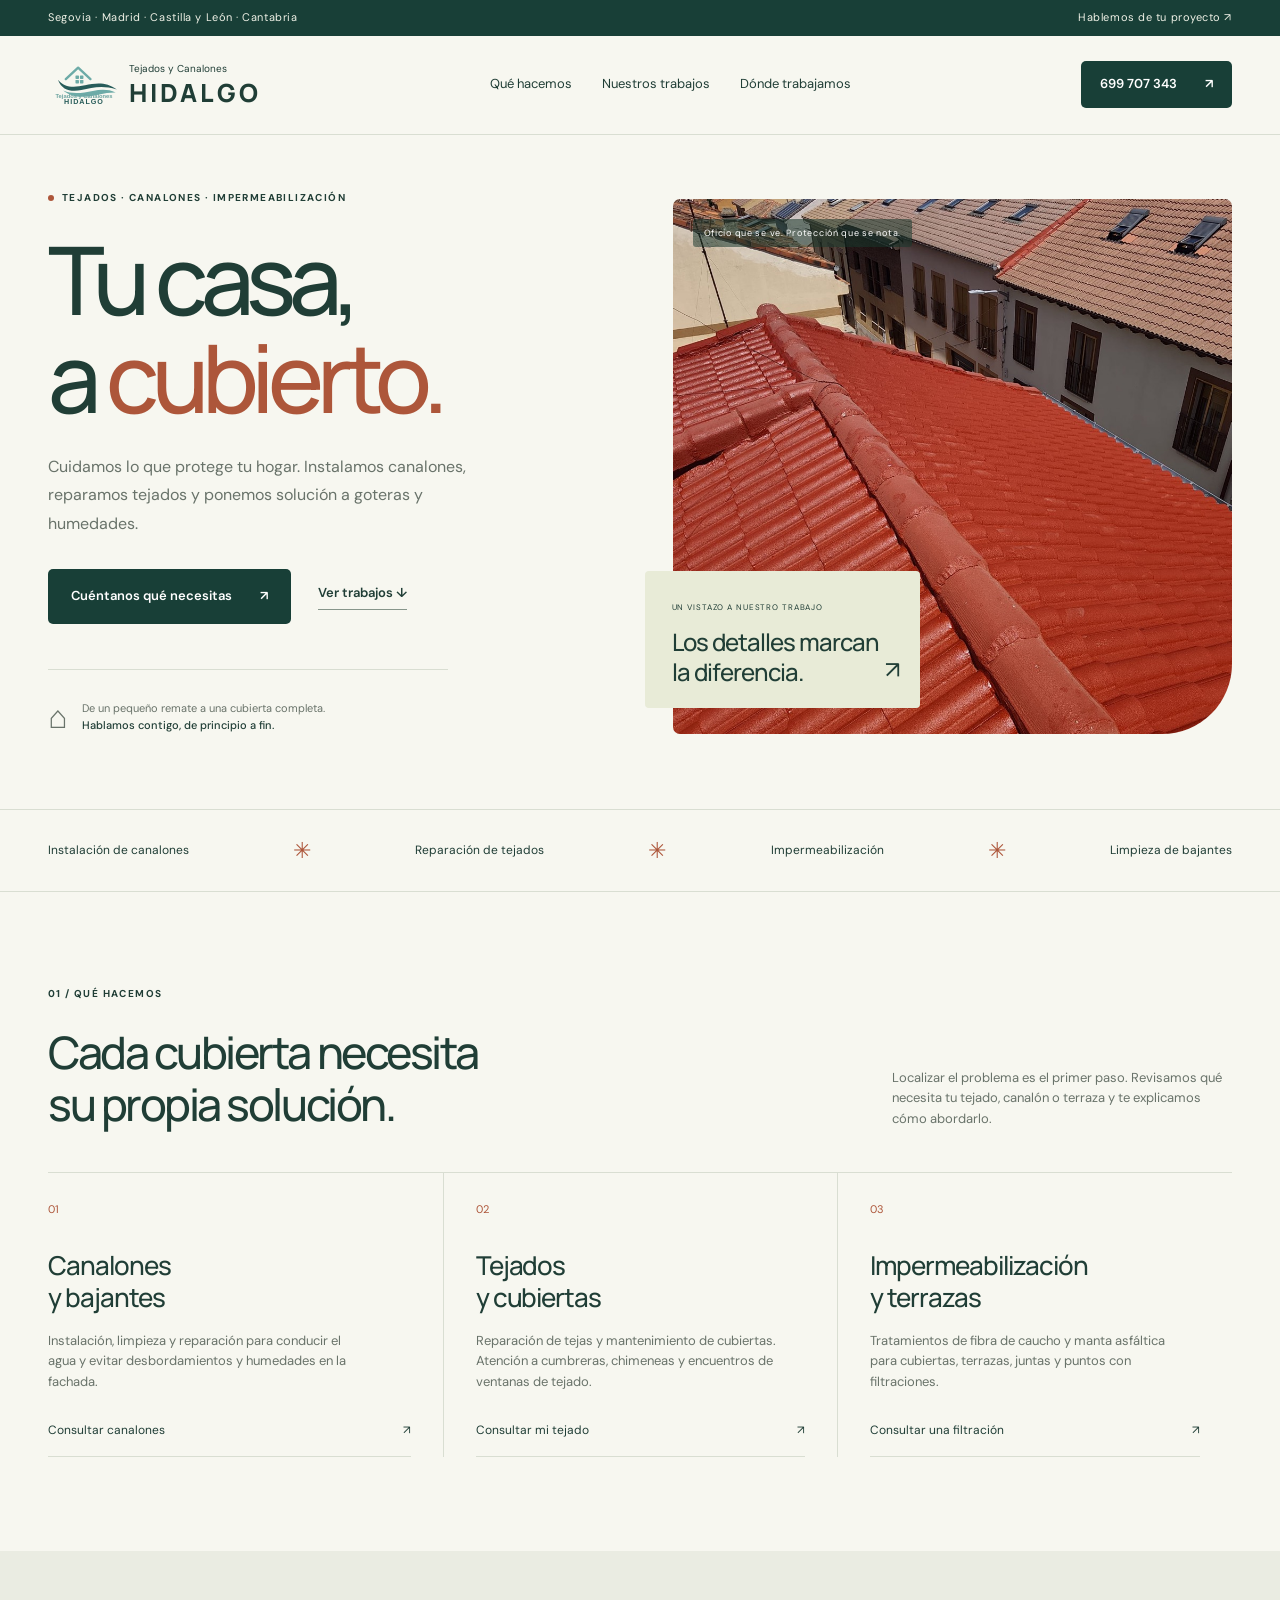
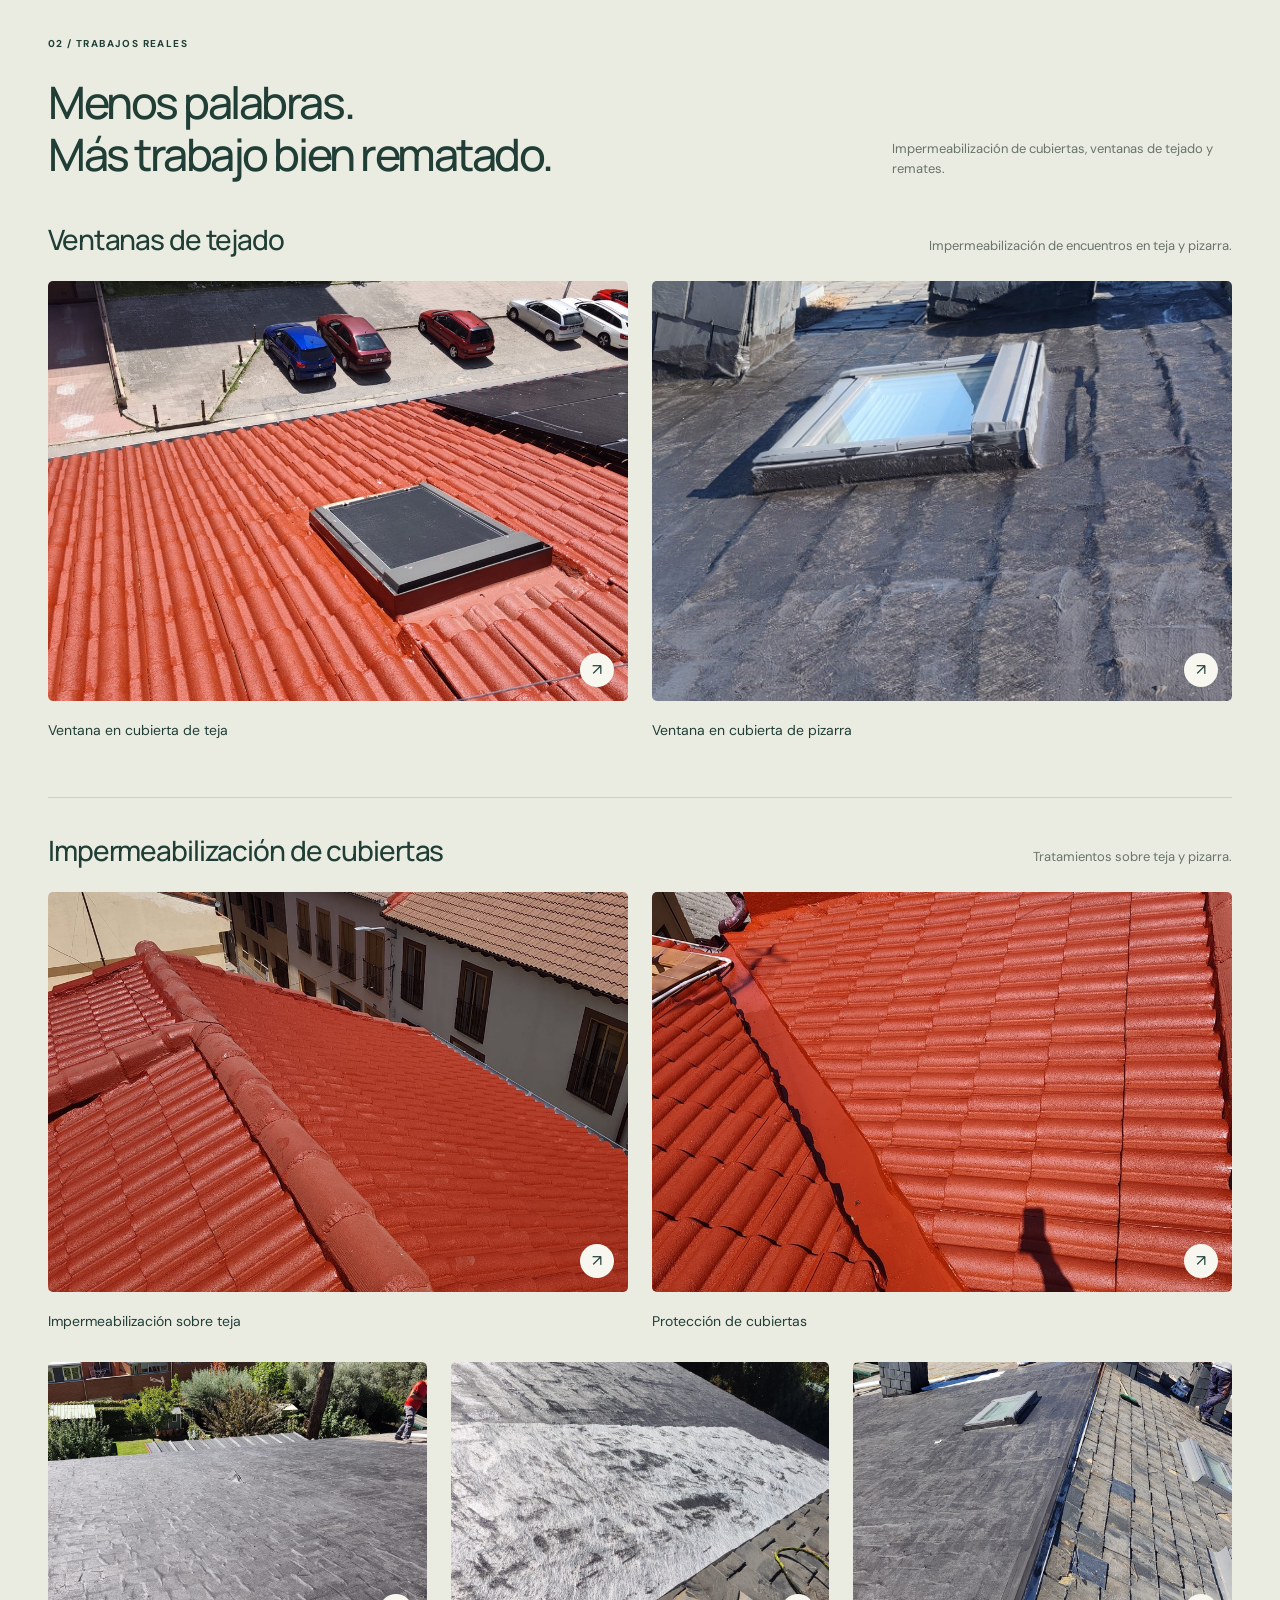
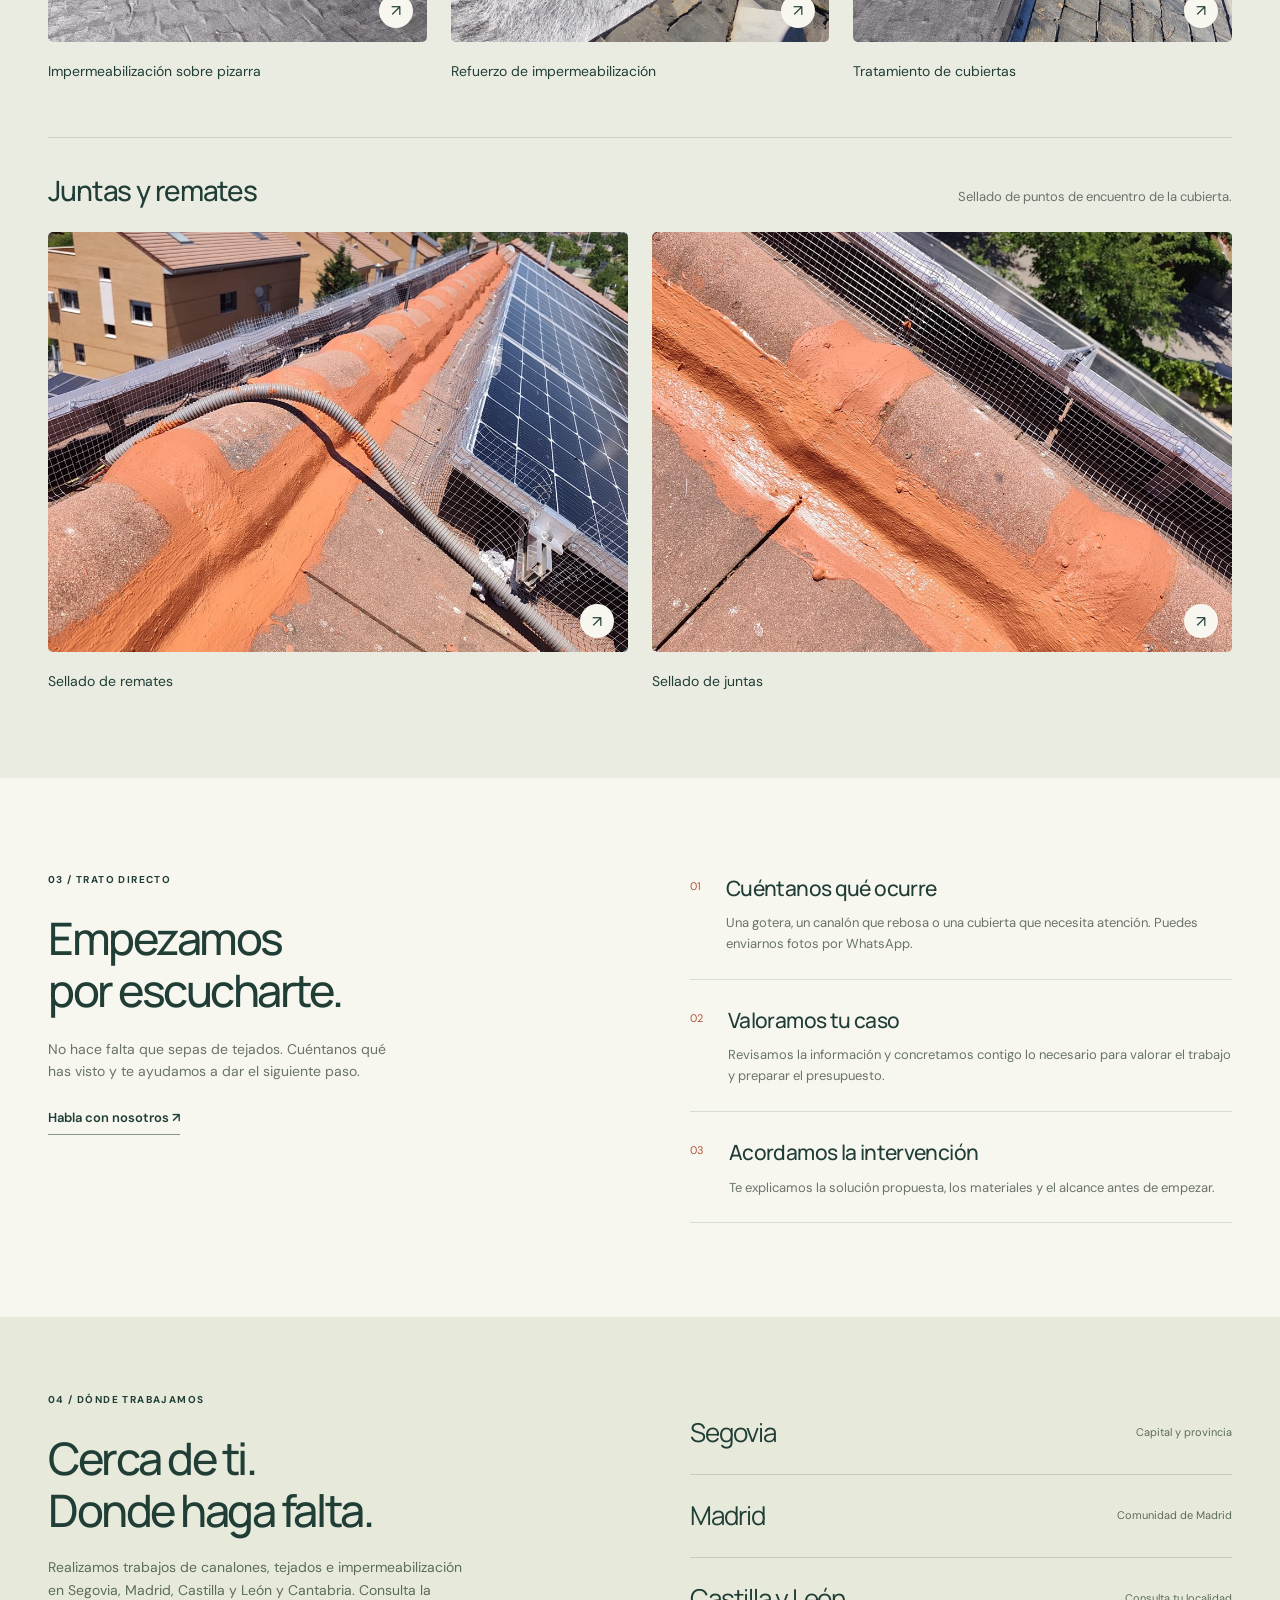
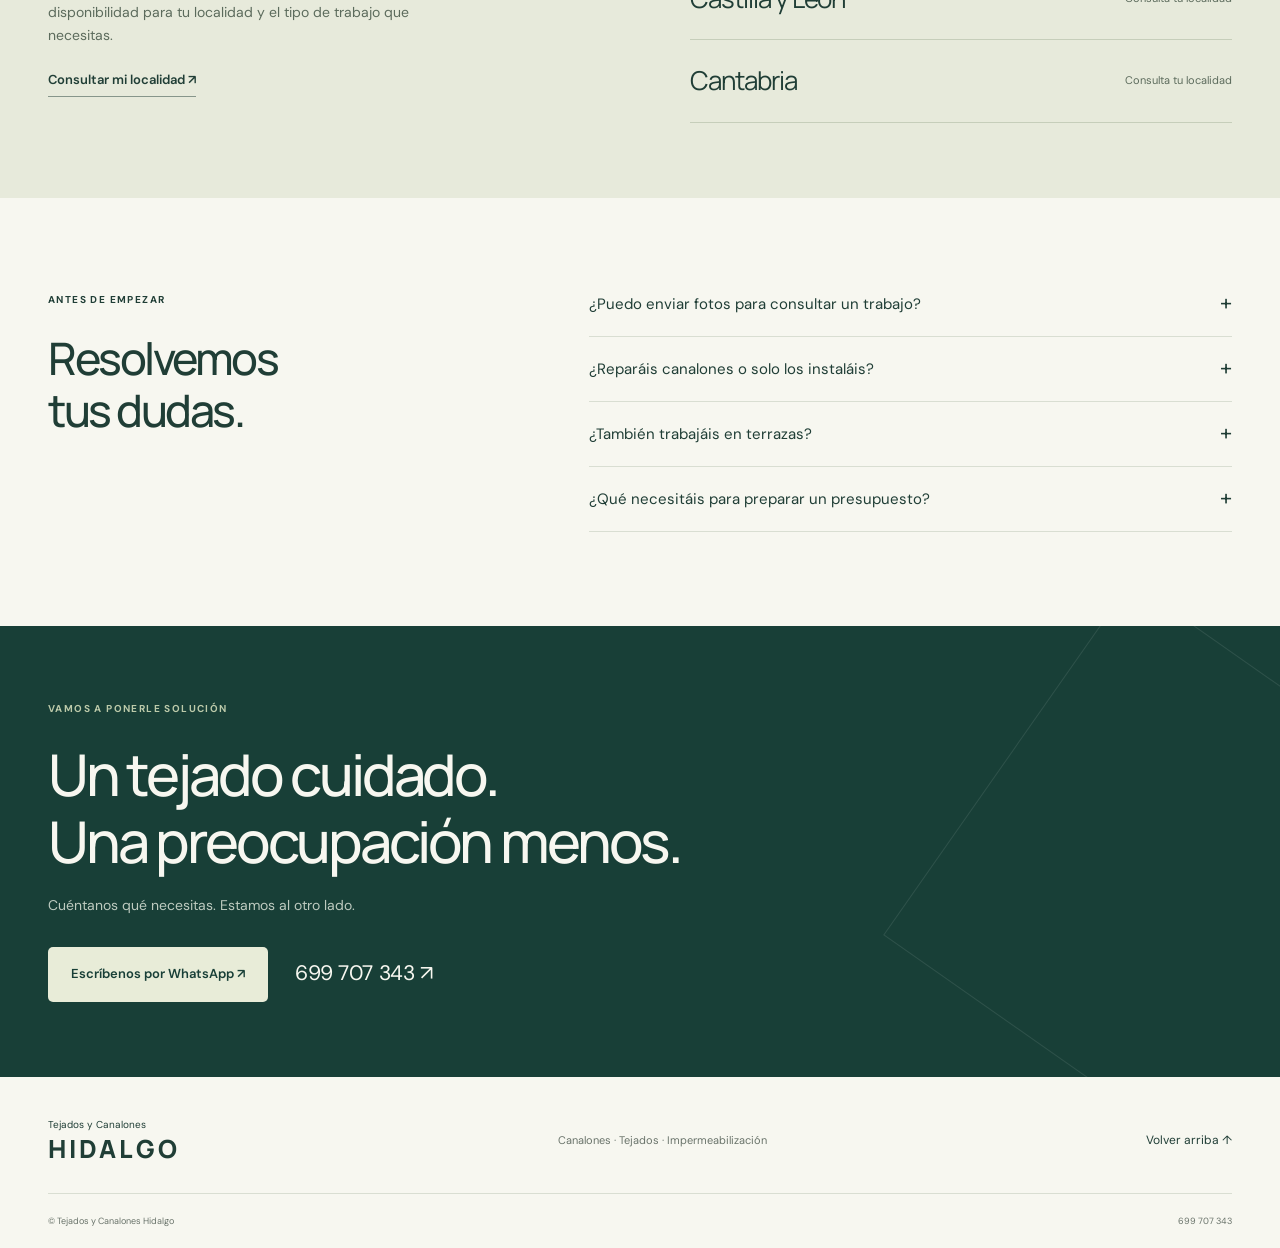
==== commit df8870e8: "Publish responsive Hidalgo redesign and grouped project gallery" ====
--- a/index.html
+++ b/index.html
@@ -1,257 +1,31 @@
 <!doctype html>
-<html lang="es">
-  <head>
-    <meta charset="utf-8">
-    <meta name="viewport" content="width=device-width, initial-scale=1">
-    <title>Tejados y Canalones Hidalgo | Canalones e impermeabilización</title>
-    <meta name="description" content="Tejados y Canalones Hidalgo realiza instalación y limpieza de canalones, reparación de bajantes e impermeabilización de tejados y terrazas en Segovia, Madrid y Cantabria.">
-    <meta name="robots" content="index, follow">
-    <meta name="theme-color" content="#285f5f">
-    <link rel="canonical" href="https://www.tejadosycanaloneshidalgo.es/">
-    <link rel="icon" href="assets/logo-hidalgo.svg" type="image/svg+xml">
-    <link rel="stylesheet" href="styles.css">
-
-    <meta property="og:title" content="Tejados y Canalones Hidalgo">
-    <meta property="og:description" content="Instalación y limpieza de canalones, reparación de bajantes e impermeabilización de tejados y terrazas en Segovia, Madrid y Cantabria.">
-    <meta property="og:type" content="website">
-    <meta property="og:url" content="https://www.tejadosycanaloneshidalgo.es/">
-    <meta property="og:image" content="https://www.tejadosycanaloneshidalgo.es/assets/logo-hidalgo.svg">
-    <meta name="twitter:card" content="summary_large_image">
-
-    <script type="application/ld+json">
-      {
-        "@context": "https://schema.org",
-        "@type": "RoofingContractor",
-        "name": "Tejados y Canalones Hidalgo",
-        "image": "https://www.tejadosycanaloneshidalgo.es/assets/logo-hidalgo.svg",
-        "url": "https://www.tejadosycanaloneshidalgo.es/",
-        "telephone": "+34 699 707 343",
-        "priceRange": "€€",
-        "description": "Empresa de instalación, limpieza y reparación de canalones y bajantes, impermeabilización de tejados, cubiertas y terrazas en Segovia, Madrid y Cantabria.",
-        "address": {
-          "@type": "PostalAddress",
-          "addressLocality": "Segovia",
-          "addressRegion": "Castilla y Leon",
-          "addressCountry": "ES"
-        },
-        "areaServed": [
-          "Segovia",
-          "Madrid",
-          "Cantabria",
-          "La Lastrilla",
-          "Palazuelos de Eresma",
-          "San Cristobal de Segovia",
-          "El Espinar",
-          "Cuellar",
-          "Cantalejo"
-        ],
-        "sameAs": [
-          "https://segoviaaldia.es/serv/file/710/tejados-y-canalones-hidalgo",
-          "https://sites.google.com/view/tejadosycanaloneshidalgo"
-        ]
-      }
-    </script>
-  </head>
-  <body>
-    <header class="site-header">
-      <a class="brand" href="#inicio" aria-label="Inicio Tejados y Canalones Hidalgo">
-        <img src="assets/logo-hidalgo.svg" alt="Tejados y Canalones Hidalgo" width="190" height="108">
-      </a>
-      <nav class="nav" aria-label="Navegación principal">
-        <a href="#servicios">Servicios</a>
-        <a href="#trabajos">Trabajos</a>
-        <a href="#historia">Historia</a>
-        <a href="#contacto">Contacto</a>
-      </nav>
-      <a class="header-cta" href="tel:+34699707343">Llamar</a>
-    </header>
-
-    <main id="inicio">
-      <section class="hero" aria-labelledby="hero-title">
-        <div class="hero-media" aria-hidden="true"></div>
-        <div class="hero-content">
-          <p class="eyebrow">Tejados, canalones, terrazas e impermeabilizaciones</p>
-          <h1 id="hero-title">Tejados y Canalones Hidalgo</h1>
-          <p>Instalación de canalones, limpieza de bajantes e impermeabilización de tejados, cubiertas y terrazas para evitar humedades y goteras.</p>
-          <div class="hero-actions">
-            <a class="button primary" href="tel:+34699707343">Llamar al 699 707 343</a>
-            <a class="button secondary" href="https://wa.me/34699707343">WhatsApp</a>
-          </div>
-        </div>
-      </section>
-
-      <section class="trust-strip" aria-label="Especialidades">
-        <span>Canalones en 24 colores</span>
-        <span>Limpieza de bajantes</span>
-        <span>Fibra de caucho</span>
-        <span>Manta asfáltica</span>
-      </section>
-
-      <section id="servicios" class="section services-showcase">
-        <div class="section-heading">
-          <p class="eyebrow">Servicios</p>
-          <div>
-            <h2>Servicios para proteger tejados, canalones y terrazas</h2>
-            <p>Cada trabajo se plantea desde el problema real: por dónde entra el agua, qué parte está deteriorada y qué solución conviene aplicar para que dure.</p>
-          </div>
-        </div>
-        <div class="service-stack">
-          <article class="service-row">
-            <figure>
-              <img src="assets/photos/impermeabilizacion-canalon.jpg" alt="Canalón y borde de cubierta impermeabilizados" width="1050" height="1400" loading="lazy">
-            </figure>
-            <div class="service-copy">
-              <span>Canalones y bajantes</span>
-              <h3>Instalación, limpieza y reparación de canalones</h3>
-              <p>Canalones de aluminio, cobre o zinc, disponibles en variedad de colores, limpieza de bajantes y reparación de piezas dañadas para que el agua evacúe correctamente y no acabe provocando humedades en fachada o cubierta.</p>
-              <a class="text-link" href="https://wa.me/34699707343">Quiero revisar mis canalones</a>
-            </div>
-          </article>
-
-          <article class="service-row reverse">
-            <figure>
-              <img src="assets/photos/remate-cumbrera-paneles.jpg" alt="Remate de cumbrera impermeabilizado junto a paneles solares" width="1050" height="1400" loading="lazy">
-            </figure>
-            <div class="service-copy">
-              <span>Impermeabilización</span>
-              <h3>Sellado de cubiertas, juntas y puntos críticos</h3>
-              <p>Aplicación de fibra de caucho, manta asfáltica y tratamientos impermeables en puntos expuestos: cumbreras, encuentros, desagües, bordes, juntas y pasos de instalaciones.</p>
-              <a class="text-link" href="tel:+34699707343">Pedir valoración de impermeabilización</a>
-            </div>
-          </article>
-
-          <article class="service-row">
-            <figure>
-              <img src="assets/photos/cubierta-teja-roja.jpg" alt="Cubierta de teja roja tras tratamiento impermeable" width="1050" height="1400" loading="lazy">
-            </figure>
-            <div class="service-copy">
-              <span>Tejados y cubiertas</span>
-              <h3>Reparación y mantenimiento de tejados</h3>
-              <p>Revisión de tejas, cubiertas deterioradas, partes levantadas por el tiempo y filtraciones que aparecen tras lluvia o viento. Un trabajo pensado para sanear y alargar la vida útil del tejado.</p>
-              <a class="text-link" href="https://wa.me/34699707343">Enviar fotos del tejado</a>
-            </div>
-          </article>
-
-          <article class="service-row reverse">
-            <figure>
-              <img src="assets/photos/ventana-velux-tejado.jpg" alt="Ventana Velux sellada en cubierta de teja" width="1050" height="1400" loading="lazy">
-            </figure>
-            <div class="service-copy">
-              <span>Remates</span>
-              <h3>Ventanas Velux, chimeneas y encuentros</h3>
-              <p>Sellado de puntos delicados donde suelen empezar las goteras: ventanas de tejado, chimeneas, lucernarios, respiraderos, laterales, encuentros con muro, cumbreras y pasos de tubos o instalaciones.</p>
-              <a class="text-link" href="tel:+34699707343">Consultar un remate</a>
-            </div>
-          </article>
-
-          <article class="service-row">
-            <figure>
-              <img src="assets/photos/tejado-impermeabilizado.jpg" alt="Tejado terminado tras impermeabilización" width="1050" height="1400" loading="lazy">
-            </figure>
-            <div class="service-copy">
-              <span>Acabados</span>
-              <h3>Protección final de cubiertas</h3>
-              <p>Tratamientos de acabado para dejar la cubierta protegida y con una imagen uniforme, especialmente en tejados que ya muestran desgaste, pequeñas filtraciones o reparaciones anteriores.</p>
-              <a class="text-link" href="https://wa.me/34699707343">Quiero presupuesto</a>
-            </div>
-          </article>
-
-          <article class="service-row reverse">
-            <figure class="photo-placeholder">
-              <span>Foto pendiente</span>
-            </figure>
-            <div class="service-copy">
-              <span>Terrazas</span>
-              <h3>Impermeabilización de terrazas y superficies planas</h3>
-              <p>Soluciones para terrazas, pequeñas cubiertas planas y puntos donde el agua se queda acumulada. Se deja el hueco preparado para añadir una foto real de este tipo de trabajo cuando la tengan.</p>
-              <a class="text-link" href="tel:+34699707343">Hablar de mi terraza</a>
-            </div>
-          </article>
-        </div>
-      </section>
-
-      <section id="trabajos" class="section work-section">
-        <div class="section-heading">
-          <p class="eyebrow">Trabajos realizados</p>
-          <div>
-            <h2>Algunos trabajos reales</h2>
-            <p>Una selección breve para enseñar acabados, remates y trabajos reales. Las fotos nuevas pueden ir entrando aquí sin rehacer la web.</p>
-          </div>
-        </div>
-        <div class="work-grid">
-          <figure class="work-card featured">
-            <img src="assets/photos/cubierta-teja-roja.jpg" alt="Tejado de teja roja impermeabilizado" width="1050" height="1400">
-            <figcaption>
-              <span>Tejado protegido</span>
-              <h3>Aplicación de acabado impermeable sobre cubierta de teja</h3>
-              <p>Tratamiento exterior para reforzar la protección frente a lluvia, sol y desgaste.</p>
-            </figcaption>
-          </figure>
-          <figure class="work-card">
-            <img src="assets/photos/ventana-velux-tejado.jpg" alt="Remate impermeabilizado alrededor de ventana Velux" width="1050" height="1400" loading="lazy">
-            <figcaption>
-              <span>Remates Velux</span>
-              <h3>Sellado de encuentros en ventanas de tejado</h3>
-              <p>Trabajo en puntos donde suelen aparecer filtraciones y goteras.</p>
-            </figcaption>
-          </figure>
-          <figure class="work-card">
-            <img src="assets/photos/remate-cumbrera-paneles.jpg" alt="Impermeabilización de cumbrera junto a paneles solares" width="1050" height="1400" loading="lazy">
-            <figcaption>
-              <span>Cumbreras</span>
-              <h3>Impermeabilización de remates y encuentros</h3>
-              <p>Refuerzo en puntos expuestos junto a instalaciones y canalones.</p>
-            </figcaption>
-          </figure>
-          <figure class="work-card">
-            <img src="assets/photos/impermeabilizacion-canalon.jpg" alt="Impermeabilización junto a canalón en cubierta" width="1050" height="1400" loading="lazy">
-            <figcaption>
-              <span>Canalones</span>
-              <h3>Revisión de bordes y evacuación de agua</h3>
-              <p>Protección del borde de caída para evitar humedades en fachada.</p>
-            </figcaption>
-          </figure>
-          <figure class="work-card">
-            <img src="assets/photos/tejado-impermeabilizado.jpg" alt="Tejado rojo terminado tras impermeabilización" width="1050" height="1400" loading="lazy">
-            <figcaption>
-              <span>Acabado final</span>
-              <h3>Cubierta saneada con acabado uniforme</h3>
-              <p>Intervención completa para alargar la vida útil del tejado.</p>
-            </figcaption>
-          </figure>
-        </div>
-      </section>
-
-      <section id="historia" class="section split">
-        <div>
-          <p class="eyebrow">Nuestra historia</p>
-          <h2>Oficio, cercanía y trabajo bien rematado</h2>
-        </div>
-        <div class="copy">
-          <p>Tejados y Canalones Hidalgo nace del trabajo diario en obra y del trato directo con cada cliente. La empresa se centra en resolver problemas habituales de humedades, goteras, canalones, bajantes, cubiertas y terrazas con un servicio cercano, claro y adaptado a cada vivienda.</p>
-          <p>Atiende desde limpiezas puntuales hasta reparaciones e impermeabilizaciones completas.</p>
-          <p>El objetivo es que cada intervención quede bien explicada, con materiales adecuados y remates que aguanten el paso del tiempo.</p>
-        </div>
-      </section>
-
-      <section id="contacto" class="section contact-section">
-        <div class="contact-panel">
-          <p class="eyebrow">Contacto</p>
-          <h2>Cuéntales qué necesitas</h2>
-          <p>Atención directa para valorar el trabajo, explicar la solución recomendada y ajustar el presupuesto a cada tejado, canalón, bajante o terraza.</p>
-          <p class="contact-hours">Atención de lunes a viernes, de 10:00 a 14:00 y de 16:00 a 19:00.</p>
-          <div class="contact-actions">
-            <a class="button primary" href="tel:+34699707343">Llámanos</a>
-            <a class="button secondary" href="https://wa.me/34699707343">Escribir por WhatsApp</a>
-          </div>
-        </div>
-      </section>
-    </main>
-
-    <footer class="site-footer">
-      <img src="assets/logo-hidalgo.svg" alt="" width="120" height="68">
-      <p>Tejados y Canalones Hidalgo</p>
-      <a href="tel:+34699707343">Llamar ahora: 699 707 343</a>
-    </footer>
-  </body>
-</html>
+<html lang="es"><head>
+<meta charset="utf-8"><meta name="viewport" content="width=device-width, initial-scale=1">
+<title>Canalones y tejados en Segovia y Madrid | Hidalgo</title>
+<meta name="description" content="Tejados y Canalones Hidalgo: instalación y limpieza de canalones, reparación de tejados e impermeabilización en Segovia, Madrid, Castilla y León y Cantabria.">
+<meta name="robots" content="index, follow"><meta name="theme-color" content="#183f37">
+<link rel="canonical" href="https://deejayivo.github.io/canalones/"><link rel="icon" href="assets/logo-hidalgo.svg" type="image/svg+xml">
+<link rel="stylesheet" href="styles.css"><link rel="preload" as="image" href="assets/photos/cubierta-teja-roja.jpg">
+<meta property="og:locale" content="es_ES"><meta property="og:type" content="website"><meta property="og:site_name" content="Tejados y Canalones Hidalgo">
+<meta property="og:title" content="Tu casa, a cubierto. | Tejados y Canalones Hidalgo"><meta property="og:description" content="Canalones, tejados e impermeabilización. Trabajos reales y trato directo en Segovia, Madrid, Castilla y León y Cantabria.">
+<meta property="og:url" content="https://deejayivo.github.io/canalones/"><meta property="og:image" content="https://deejayivo.github.io/canalones/assets/photos/cubierta-teja-roja.jpg"><meta property="og:image:alt" content="Trabajo de impermeabilización en cubierta de teja"><meta name="twitter:card" content="summary_large_image">
+<script type="application/ld+json">{"@context": "https://schema.org", "@type": "RoofingContractor", "@id": "https://deejayivo.github.io/canalones/#empresa", "name": "Tejados y Canalones Hidalgo", "url": "https://deejayivo.github.io/canalones/", "image": "https://deejayivo.github.io/canalones/assets/photos/cubierta-teja-roja.jpg", "telephone": "+34699707343", "areaServed": ["Segovia", "Madrid", "Castilla y León", "Cantabria"], "description": "Instalación, limpieza y reparación de canalones. Reparación de tejados e impermeabilización de cubiertas y terrazas."}</script>
+<script src="script.js" defer></script></head><body>
+<a class="skip-link" href="#contenido">Saltar al contenido</a>
+<div class="topbar"><div class="container"><span>Segovia · Madrid · Castilla y León · Cantabria</span><a href="tel:+34699707343">Hablemos de tu proyecto ↗</a></div></div>
+<header class="header"><div class="container header-inner"><a class="brand" href="#inicio" aria-label="Tejados y Canalones Hidalgo, inicio"><img src="assets/logo-hidalgo.svg" alt="" width="88" height="50"><span>Tejados y Canalones<strong>HIDALGO</strong></span></a><nav aria-label="Navegación principal"><a href="#servicios">Qué hacemos</a><a href="#trabajos">Nuestros trabajos</a><a href="#zonas">Dónde trabajamos</a></nav><a class="button header-call" href="tel:+34699707343">699 707 343 <span aria-hidden="true">↗</span></a></div></header>
+<main id="contenido"><section class="hero container" id="inicio"><div class="hero-copy"><p class="eyebrow"><span></span> Tejados · Canalones · Impermeabilización</p><h1>Tu casa,<br>a <em>cubierto.</em></h1><p class="hero-description">Cuidamos lo que protege tu hogar. Instalamos canalones, reparamos tejados y ponemos solución a goteras y humedades.</p><div class="actions"><a class="button" href="https://wa.me/34699707343?text=Hola%2C%20me%20gustar%C3%ADa%20consultar%20un%20trabajo.">Cuéntanos qué necesitas <span aria-hidden="true">↗</span></a><a class="text-link" href="#trabajos">Ver trabajos <span aria-hidden="true">↓</span></a></div><div class="hero-note"><span class="note-icon" aria-hidden="true">⌂</span><p>De un pequeño remate a una cubierta completa.<br><strong>Hablamos contigo, de principio a fin.</strong></p></div></div><div class="hero-visual"><img src="assets/photos/cubierta-teja-roja.jpg" alt="Cubierta de teja roja impermeabilizada por Tejados y Canalones Hidalgo" width="1050" height="1400" fetchpriority="high"><span class="image-label">Oficio que se ve. Protección que se nota.</span><a class="photo-tag" href="#trabajos"><span>UN VISTAZO A NUESTRO TRABAJO</span><strong>Los detalles marcan<br>la diferencia.</strong><b aria-hidden="true">↗</b></a></div></section>
+<div class="specialties"><div class="container"><span>Instalación de canalones</span><i aria-hidden="true">✳</i><span>Reparación de tejados</span><i aria-hidden="true">✳</i><span>Impermeabilización</span><i aria-hidden="true">✳</i><span>Limpieza de bajantes</span></div></div>
+<section class="section container" id="servicios"><div class="section-head"><div><p class="eyebrow">01 / Qué hacemos</p><h2>Cada cubierta necesita<br>su propia solución.</h2></div><p>Localizar el problema es el primer paso. Revisamos qué necesita tu tejado, canalón o terraza y te explicamos cómo abordarlo.</p></div><div class="services">
+<article><span class="service-number">01</span><h3>Canalones<br>y bajantes</h3><p>Instalación, limpieza y reparación para conducir el agua y evitar desbordamientos y humedades en la fachada.</p><a href="https://wa.me/34699707343?text=Hola%2C%20necesito%20informaci%C3%B3n%20sobre%20canalones.">Consultar canalones <span aria-hidden="true">↗</span></a></article>
+<article><span class="service-number">02</span><h3>Tejados<br>y cubiertas</h3><p>Reparación de tejas y mantenimiento de cubiertas. Atención a cumbreras, chimeneas y encuentros de ventanas de tejado.</p><a href="https://wa.me/34699707343?text=Hola%2C%20quiero%20consultar%20una%20reparaci%C3%B3n%20de%20tejado.">Consultar mi tejado <span aria-hidden="true">↗</span></a></article>
+<article><span class="service-number">03</span><h3>Impermeabilización<br>y terrazas</h3><p>Tratamientos de fibra de caucho y manta asfáltica para cubiertas, terrazas, juntas y puntos con filtraciones.</p><a href="https://wa.me/34699707343?text=Hola%2C%20tengo%20una%20consulta%20sobre%20impermeabilizaci%C3%B3n.">Consultar una filtración <span aria-hidden="true">↗</span></a></article></div></section>
+<section class="work-section" id="trabajos"><div class="container"><div class="section-head"><div><p class="eyebrow">02 / Trabajos reales</p><h2>Menos palabras.<br>Más trabajo bien rematado.</h2></div><p>Impermeabilización de cubiertas, ventanas de tejado y remates.</p></div><div class="gallery-group" id="ventanas-tejado"><div class="gallery-heading"><h3>Ventanas de tejado</h3><p>Impermeabilización de encuentros en teja y pizarra.</p></div><div class="paired-grid"><figure class="work-card"><a class="photo-link" href="assets/photos/ventana-velux-tejado.jpg" aria-label="Ampliar: Ventana en cubierta de teja"><img src="assets/photos/ventana-velux-tejado.jpg" alt="Encuentro impermeabilizado de una ventana de tejado en cubierta de teja" width="1050" height="1400" loading="lazy"><span class="expand" aria-hidden="true">↗</span></a><figcaption><p>Ventana en cubierta de teja</p></figcaption></figure><figure class="work-card"><a class="photo-link" href="assets/photos/sellado-ventana-chimeneas-pizarra.jpg" aria-label="Ampliar: Ventana en cubierta de pizarra"><img src="assets/photos/sellado-ventana-chimeneas-pizarra.jpg" alt="Encuentro de una ventana de tejado con el revestimiento impermeable de la cubierta de pizarra" width="1200" height="1600" loading="lazy"><span class="expand" aria-hidden="true">↗</span></a><figcaption><p>Ventana en cubierta de pizarra</p></figcaption></figure></div></div><div class="gallery-group" id="pizarra"><div class="gallery-heading"><h3>Impermeabilización de cubiertas</h3><p>Tratamientos sobre teja y pizarra.</p></div><div class="work-grid"><figure class="work-card work-0"><a class="photo-link" href="assets/photos/cubierta-teja-roja.jpg" aria-label="Ampliar: Impermeabilización sobre teja"><img src="assets/photos/cubierta-teja-roja.jpg" alt="Revestimiento impermeable sobre cubierta de teja" width="1050" height="1400" loading="lazy"><span class="expand" aria-hidden="true">↗</span></a><figcaption><p>Impermeabilización sobre teja</p></figcaption></figure><figure class="work-card work-1"><a class="photo-link" href="assets/photos/tejado-impermeabilizado.jpg" aria-label="Ampliar: Protección de cubiertas"><img src="assets/photos/tejado-impermeabilizado.jpg" alt="Cubierta de teja con tratamiento impermeable" width="1050" height="1400" loading="lazy"><span class="expand" aria-hidden="true">↗</span></a><figcaption><p>Protección de cubiertas</p></figcaption></figure><figure class="work-card work-2"><a class="photo-link" href="assets/photos/cubierta-pizarra-impermeabilizacion.jpg" aria-label="Ampliar: Impermeabilización sobre pizarra"><img src="assets/photos/cubierta-pizarra-impermeabilizacion.jpg" alt="Revestimiento continuo sobre cubierta de pizarra" width="1200" height="1600" loading="lazy"><span class="expand" aria-hidden="true">↗</span></a><figcaption><p>Impermeabilización sobre pizarra</p></figcaption></figure><figure class="work-card work-3"><a class="photo-link" href="assets/photos/refuerzo-impermeabilizacion-pizarra.jpg" aria-label="Ampliar: Refuerzo de impermeabilización"><img src="assets/photos/refuerzo-impermeabilizacion-pizarra.jpg" alt="Refuerzo textil blanco durante la impermeabilización de una cubierta" width="1200" height="1600" loading="lazy"><span class="expand" aria-hidden="true">↗</span></a><figcaption><p>Refuerzo de impermeabilización</p></figcaption></figure><figure class="work-card work-4"><a class="photo-link" href="assets/photos/trabajo-cubierta-pizarra.jpg" aria-label="Ampliar: Tratamiento de cubiertas"><img src="assets/photos/trabajo-cubierta-pizarra.jpg" alt="Impermeabilización en curso de una cubierta de pizarra" width="1200" height="1600" loading="lazy"><span class="expand" aria-hidden="true">↗</span></a><figcaption><p>Tratamiento de cubiertas</p></figcaption></figure></div></div><div class="gallery-group" id="remates"><div class="gallery-heading"><h3>Juntas y remates</h3><p>Sellado de puntos de encuentro de la cubierta.</p></div><div class="paired-grid"><figure class="work-card"><a class="photo-link" href="assets/photos/remate-cumbrera-paneles.jpg" aria-label="Ampliar: Sellado de remates"><img src="assets/photos/remate-cumbrera-paneles.jpg" alt="Revestimiento localizado sobre juntas de un remate de cubierta junto a paneles solares" width="1050" height="1400" loading="lazy"><span class="expand" aria-hidden="true">↗</span></a><figcaption><p>Sellado de remates</p></figcaption></figure><figure class="work-card"><a class="photo-link" href="assets/photos/impermeabilizacion-canalon.jpg" aria-label="Ampliar: Sellado de juntas"><img src="assets/photos/impermeabilizacion-canalon.jpg" alt="Detalle de juntas tratadas en un remate de tejas junto a paneles solares" width="1050" height="1400" loading="lazy"><span class="expand" aria-hidden="true">↗</span></a><figcaption><p>Sellado de juntas</p></figcaption></figure></div></div></div></section>
+<section class="section container process" id="nosotros"><div><p class="eyebrow">03 / Trato directo</p><h2>Empezamos<br>por escucharte.</h2><p>No hace falta que sepas de tejados. Cuéntanos qué has visto y te ayudamos a dar el siguiente paso.</p><a class="text-link" href="tel:+34699707343">Habla con nosotros ↗</a></div><ol><li><span>01</span><div><h3>Cuéntanos qué ocurre</h3><p>Una gotera, un canalón que rebosa o una cubierta que necesita atención. Puedes enviarnos fotos por WhatsApp.</p></div></li><li><span>02</span><div><h3>Valoramos tu caso</h3><p>Revisamos la información y concretamos contigo lo necesario para valorar el trabajo y preparar el presupuesto.</p></div></li><li><span>03</span><div><h3>Acordamos la intervención</h3><p>Te explicamos la solución propuesta, los materiales y el alcance antes de empezar.</p></div></li></ol></section>
+<section class="zones" id="zonas"><div class="container zones-inner"><div><p class="eyebrow">04 / Dónde trabajamos</p><h2>Cerca de ti.<br>Donde haga falta.</h2><p>Realizamos trabajos de canalones, tejados e impermeabilización en Segovia, Madrid, Castilla y León y Cantabria. Consulta la disponibilidad para tu localidad y el tipo de trabajo que necesitas.</p><a class="text-link" href="https://wa.me/34699707343?text=Hola%2C%20quisiera%20consultar%20disponibilidad%20en%20mi%20localidad.">Consultar mi localidad ↗</a></div><ul><li><span>Segovia</span><small>Capital y provincia</small></li><li><span>Madrid</span><small>Comunidad de Madrid</small></li><li><span>Castilla y León</span><small>Consulta tu localidad</small></li><li><span>Cantabria</span><small>Consulta tu localidad</small></li></ul></div></section>
+<section class="section container faq"><div><p class="eyebrow">Antes de empezar</p><h2>Resolvemos<br>tus dudas.</h2></div><div class="questions"><details><summary>¿Puedo enviar fotos para consultar un trabajo?</summary><p>Sí. Envíanos por WhatsApp fotos de la zona afectada, una descripción del problema y la localidad. Nos servirán para una primera valoración; según el caso, será necesario revisar la cubierta en persona.</p></details><details><summary>¿Reparáis canalones o solo los instaláis?</summary><p>Realizamos instalación, limpieza y reparación de canalones y bajantes. El estado de las piezas y el origen del problema determinarán la solución adecuada.</p></details><details><summary>¿También trabajáis en terrazas?</summary><p>Sí, realizamos impermeabilización de terrazas y superficies planas, prestando atención a juntas, desagües y encuentros donde puede filtrarse el agua.</p></details><details><summary>¿Qué necesitáis para preparar un presupuesto?</summary><p>Indícanos la localidad, el tipo de trabajo y qué problema has observado. Si tienes fotos, envíanoslas. Con esa información concretaremos contigo los siguientes pasos.</p></details></div></section>
+<section class="contact" id="contacto"><div class="container contact-inner"><p class="eyebrow">Vamos a ponerle solución</p><h2>Un tejado cuidado.<br>Una preocupación menos.</h2><p>Cuéntanos qué necesitas. Estamos al otro lado.</p><div class="actions"><a class="button light" href="https://wa.me/34699707343?text=Hola%2C%20me%20gustar%C3%ADa%20pedir%20informaci%C3%B3n%20para%20un%20trabajo.">Escríbenos por WhatsApp ↗</a><a class="contact-phone" href="tel:+34699707343">699 707 343 ↗</a></div></div></section></main>
+<footer><div class="container footer-inner"><a class="brand" href="#inicio"><span>Tejados y Canalones<strong>HIDALGO</strong></span></a><p>Canalones · Tejados · Impermeabilización</p><a href="#inicio">Volver arriba ↑</a></div><div class="container footer-bottom"><span>© Tejados y Canalones Hidalgo</span><a href="tel:+34699707343">699 707 343</a></div></footer>
+<div class="mobile-contact"><a href="tel:+34699707343">Llamar ↗</a><a href="https://wa.me/34699707343">WhatsApp ↗</a></div>
+<dialog class="lightbox" aria-label="Fotografía de trabajo ampliada"><button class="close-lightbox" aria-label="Cerrar fotografía">Cerrar ×</button><img alt=""><p></p></dialog>
+</body></html>
--- a/styles.css
+++ b/styles.css
@@ -1,636 +1,6 @@
-:root {
-  --ink: #173233;
-  --muted: #5a6b6c;
-  --brand: #285f5f;
-  --brand-soft: #70b1b2;
-  --line: #d8e3e1;
-  --surface: #f7faf9;
-  --white: #ffffff;
-  --accent: #c46f3d;
-  --shadow: 0 18px 45px rgba(23, 50, 51, 0.14);
-}
+@import url('https://fonts.googleapis.com/css2?family=DM+Sans:wght@400;500;600;700&family=Manrope:wght@400;500;600;650;700;750;800&display=swap');
+:root{--paper:#f7f7f0;--ink:#203e36;--muted:#69736a;--green:#183f37;--line:#d9ded2;--accent:#ad563a;--font:'DM Sans',Arial,sans-serif}*{box-sizing:border-box}html{scroll-behavior:smooth;scroll-padding-top:110px}body{margin:0;background:var(--paper);color:var(--ink);font-family:var(--font);font-size:16px;line-height:1.6}a{color:inherit;text-decoration:none}button{font:inherit}img{display:block;max-width:100%;object-fit:cover}figure,p,h1,h2,h3{margin:0}a,button,summary{-webkit-tap-highlight-color:transparent}a:focus-visible,button:focus-visible,summary:focus-visible{outline:3px solid #be633f;outline-offset:5px}::selection{background:#d7dfbd}.container{width:min(1240px,calc(100% - 96px));margin-inline:auto}.topbar{background:var(--green);color:#eff1e6;font-size:11px;letter-spacing:.05em}.topbar .container{display:flex;justify-content:space-between;padding-block:9px}.header{background:var(--paper);position:sticky;top:0;z-index:10;border-bottom:1px solid var(--line)}.header-inner{height:98px;display:flex;align-items:center;justify-content:space-between;gap:24px}.brand{display:flex;align-items:center;gap:9px;line-height:1.25;font-size:10px}.brand img{width:72px;height:44px;object-fit:contain;mix-blend-mode:multiply}.brand strong{display:block;font:800 25px/1.1 'Manrope',Arial,sans-serif;letter-spacing:.11em;margin-top:4px}nav{display:flex;gap:30px;font-size:13px}nav a:hover,.text-link:hover{color:var(--accent)}.button{display:inline-flex;align-items:center;justify-content:center;gap:28px;background:var(--green);color:white;font-size:13px;font-weight:600;padding:17px 23px;border-radius:5px;transition:background .2s,transform .2s}.button:hover{background:#2e5a49;transform:translateY(-2px)}.header-call{padding:13px 19px}.hero{display:grid;grid-template-columns:1fr 1fr;gap:65px;padding-block:55px 66px;align-items:center}.eyebrow{text-transform:uppercase;letter-spacing:.14em;font-size:10px;font-weight:700;display:flex;align-items:center;gap:8px;margin-bottom:24px}.eyebrow>span{width:6px;height:6px;background:var(--accent);border-radius:50%}h1,h2,h3{font-family:'Manrope',Arial,sans-serif;font-weight:500}h1{font-size:clamp(64px,7.4vw,104px);line-height:1.04;letter-spacing:-.075em}h1 em{font-style:normal;color:var(--accent)}.hero-description{max-width:425px;font-size:16px;color:var(--muted);margin-top:26px;line-height:1.8}.actions{display:flex;align-items:center;flex-wrap:wrap;gap:27px;margin-top:30px}.text-link{font-size:13px;font-weight:600;border-bottom:1px solid #87968b;padding-bottom:5px;display:inline-block}.hero-note{display:flex;align-items:center;gap:15px;margin-top:45px;padding-top:22px;border-top:1px solid var(--line);font-size:11px;color:var(--muted);max-width:400px}.hero-note strong{font-weight:500;color:var(--ink)}.note-icon{font-size:32px;font-weight:400}.hero-visual{position:relative;min-width:0;height:535px;border-radius:7px 7px 70px 7px}.hero-visual>img{width:100%;height:100%;border-radius:inherit;object-position:center 58%}.image-label{position:absolute;top:20px;left:20px;color:white;font-size:9px;letter-spacing:.08em;background:#17372c88;padding:7px 11px;border-radius:3px}.photo-tag{position:absolute;bottom:26px;left:-28px;background:#e8ebd7;padding:21px 27px;min-width:275px;border-radius:4px}.photo-tag>span{font-size:8px;letter-spacing:.11em}.photo-tag strong{display:block;font:500 24px/1.25 'Manrope',Arial,sans-serif;letter-spacing:-.04em;margin-top:9px}.photo-tag b{position:absolute;right:20px;bottom:18px;font-size:24px;font-weight:400}.specialties{border-block:1px solid var(--line)}.specialties .container{display:flex;justify-content:space-between;align-items:center;gap:20px;padding-block:23px;font-size:12px}.specialties i{color:var(--accent);font-style:normal;font-size:22px}.section{padding-block:94px}.section-head{display:flex;align-items:flex-end;justify-content:space-between;gap:65px;margin-bottom:42px}h2{font-size:clamp(32px,3.5vw,46px);line-height:1.16;letter-spacing:-.055em}.section-head>p{max-width:340px;color:var(--muted);font-size:13px}.services{display:grid;grid-template-columns:repeat(3,1fr);border-top:1px solid var(--line)}.services article{padding:28px 32px 0 0;display:flex;flex-direction:column}.services article+article{border-left:1px solid var(--line);padding-left:32px}.service-number{font-size:11px;color:var(--accent);margin-bottom:30px}.services h3{font-size:26px;line-height:1.25;letter-spacing:-.04em}.services p{font-size:13px;color:var(--muted);margin-top:17px;max-width:310px;flex:1}.services a{display:flex;justify-content:space-between;font-size:12px;margin-top:28px;border-bottom:1px solid var(--line);padding-bottom:16px}.services a:hover{color:var(--accent)}.work-section{background:#eaece2;padding-block:85px}.work-grid{display:grid;grid-template-columns:repeat(6,1fr);gap:30px 24px}.work-card{min-width:0;grid-column:span 2}.work-0,.work-1{grid-column:span 3}.photo-link{display:block;position:relative;overflow:hidden;border-radius:5px}.work-card img{width:100%;height:280px;transition:transform .4s}.work-0 img,.work-1 img{height:400px}.photo-link:hover img{transform:scale(1.035)}.expand{position:absolute;right:14px;bottom:14px;width:34px;height:34px;display:grid;place-items:center;background:var(--paper);border-radius:50%}.work-card figcaption{padding-top:14px}.work-card figcaption span{font-size:10px;text-transform:uppercase;letter-spacing:.08em;color:#5f6f60}.work-card figcaption p{font-size:14px;margin-top:4px}.process{display:grid;grid-template-columns:1fr 1fr;gap:100px}.process>div>p:not(.eyebrow){max-width:340px;color:var(--muted);font-size:14px;margin-block:22px}.process ol{list-style:none;padding:0;margin:0}.process li{display:flex;gap:25px;padding:24px 0;border-bottom:1px solid var(--line)}.process li:first-child{padding-top:0}.process li>span{font-size:11px;color:var(--accent);padding-top:6px}.process h3{font-size:21px;letter-spacing:-.03em}.process li p{font-size:13px;color:var(--muted);margin-top:8px}.zones{background:#e7eadb;padding-block:75px}.zones-inner{display:grid;grid-template-columns:1fr 1fr;gap:100px}.zones p:not(.eyebrow){font-size:14px;max-width:420px;margin:20px 0;color:#5c6b5c}.zones ul{list-style:none;padding:0;margin:0}.zones li{display:flex;justify-content:space-between;align-items:center;border-bottom:1px solid #c6ceba;padding:20px 0;gap:18px}.zones li span{font-family:'Manrope',Arial,sans-serif;font-size:26px;letter-spacing:-.04em}.zones small{font-size:11px;color:#5c6b5c}.faq{display:grid;grid-template-columns:1fr 1.35fr;gap:65px}.questions details{border-bottom:1px solid var(--line);padding:20px 0}.questions details:first-child{padding-top:0}summary{cursor:pointer;list-style:none;display:flex;justify-content:space-between;gap:25px;font-size:15px}summary::-webkit-details-marker{display:none}summary:after{content:'+';font-size:22px;line-height:1}details[open] summary:after{content:'−'}details p{font-size:13px;color:var(--muted);margin-top:16px;max-width:520px}.contact{background:var(--green);color:var(--paper);padding-block:75px;position:relative;overflow:hidden}.contact:after{content:'';position:absolute;right:-120px;top:40px;width:430px;height:430px;border:1px solid #ffffff18;transform:rotate(35deg);pointer-events:none}.contact h2{font-size:clamp(36px,4.5vw,60px)}.contact .eyebrow{color:#bccaaa}.contact-inner>p:not(.eyebrow){color:#becbc0;margin-top:20px;font-size:14px}.button.light{background:#e8ecd8;color:var(--green)}.button.light:hover{background:white}.contact-phone{font-size:21px;letter-spacing:-.02em}footer{padding:42px 0 20px}.footer-inner{display:flex;justify-content:space-between;gap:30px;align-items:center}.footer-inner p{font-size:11px;color:var(--muted)}.footer-inner>a:last-child{font-size:12px}.footer-bottom{display:flex;justify-content:space-between;font-size:9px;color:var(--muted);border-top:1px solid var(--line);padding-top:20px;margin-top:30px}.mobile-contact{display:none}.skip-link{position:fixed;top:-80px;left:16px;background:white;padding:12px;z-index:99}.skip-link:focus{top:16px}.lightbox{padding:55px 20px 20px;background:#f7f7f0;border:0;border-radius:5px;max-width:90vw;max-height:94dvh}.lightbox::backdrop{background:#10251ee8}.lightbox img{max-height:75dvh;width:auto;margin:auto;object-fit:contain}.lightbox p{font-size:12px;margin-top:12px}.close-lightbox{position:absolute;right:16px;top:10px;background:transparent;border:0;cursor:pointer;color:var(--green);padding:5px}
+@media(min-width:1500px){.hero{gap:90px}.hero-visual{height:580px}}@media(max-width:1050px){.container{width:calc(100% - 56px)}nav{gap:18px;font-size:11px}.hero{gap:35px}.hero-visual{height:500px}.hero h1{font-size:78px}.hero .actions{gap:18px}.hero .button{gap:15px;padding:15px}.hero-note{margin-top:28px}.process,.zones-inner{gap:55px}.header-inner{gap:16px}.brand img{width:50px}.brand strong{font-size:22px}}@media(max-width:760px){html{scroll-padding-top:90px}.container{width:calc(100% - 40px)}.topbar .container{justify-content:center;font-size:9px}.topbar a{display:none}.header-inner{height:77px}.brand{font-size:8px;gap:5px}.brand strong{font-size:20px}.brand img{width:44px;height:36px}nav{display:none}.header-call{font-size:11px;padding:11px 12px;gap:10px}.hero{grid-template-columns:1fr;gap:30px;padding-block:36px 42px}.hero h1{font-size:clamp(60px,19.5vw,76px)}.hero .eyebrow{font-size:8px;margin-bottom:20px}.hero-description{font-size:14px;max-width:390px;margin-top:23px}.hero .actions{margin-top:24px}.hero-note{margin-top:25px;padding-top:18px;font-size:10px}.hero-visual{height:425px;margin-left:12px}.photo-tag{left:-12px;bottom:22px;min-width:245px;padding:17px 22px}.photo-tag strong{font-size:22px}.specialties .container{display:grid;grid-template-columns:1fr 1fr;gap:12px 18px;padding-block:20px;font-size:10px}.specialties i{display:none}.specialties span:before{content:'✳';color:var(--accent);margin-right:8px}.section{padding-block:58px}.section-head{display:block;margin-bottom:30px}.section-head>p{margin-top:20px;max-width:420px}.eyebrow{margin-bottom:17px}h2{font-size:34px}.services{grid-template-columns:1fr}.services article,.services article+article{padding:24px 0;border-left:0;border-bottom:1px solid var(--line)}.service-number{margin-bottom:14px}.services h3{font-size:25px}.services h3 br{display:none}.services p{max-width:none;margin-top:12px}.services a{margin-top:18px;padding-bottom:0;border-bottom:0}.work-section{padding-block:55px}.work-grid{grid-template-columns:1fr 1fr;gap:25px 16px}.work-card,.work-0,.work-1{grid-column:span 1}.work-0{grid-column:span 2}.work-card img,.work-1 img{height:210px}.work-0 img{height:355px}.work-card figcaption span{font-size:8px}.work-card figcaption p{font-size:11px}.process,.zones-inner,.faq{grid-template-columns:1fr;gap:35px}.process li{padding-block:20px}.zones{padding-block:55px}.zones li span{font-size:23px}.zones li{padding-block:16px}.contact{padding-block:55px}.contact h2{font-size:36px}.contact .actions{align-items:flex-start;flex-direction:column;gap:22px}.contact-phone{font-size:22px}.contact:after{right:-300px}.footer-inner{align-items:flex-start;flex-wrap:wrap;gap:22px}.footer-inner p{font-size:10px}.footer-inner>a:last-child{font-size:11px}.footer-bottom{gap:20px;font-size:8px}footer{padding-bottom:90px}.mobile-contact{display:flex;position:fixed;bottom:0;left:0;right:0;z-index:20;background:var(--paper);padding:10px 20px calc(10px + env(safe-area-inset-bottom));gap:10px;border-top:1px solid var(--line)}.mobile-contact a{flex:1;text-align:center;background:var(--green);color:white;border-radius:4px;font-size:12px;padding:12px}.mobile-contact a:first-child{color:var(--green);background:#e7eadb}}@media(prefers-reduced-motion:reduce){html{scroll-behavior:auto}*,*:before,*:after{transition:none!important}}
 
-* {
-  box-sizing: border-box;
-}
-
-html {
-  scroll-behavior: smooth;
-}
-
-body {
-  margin: 0;
-  color: var(--ink);
-  background: var(--surface);
-  font-family: Inter, Arial, Helvetica, sans-serif;
-  line-height: 1.55;
-  -webkit-font-smoothing: antialiased;
-  text-rendering: optimizeLegibility;
-}
-
-img {
-  display: block;
-  max-width: 100%;
-}
-
-a {
-  color: inherit;
-  text-decoration: none;
-}
-
-.site-header {
-  position: sticky;
-  top: 0;
-  z-index: 20;
-  display: grid;
-  grid-template-columns: auto 1fr auto;
-  align-items: center;
-  gap: 22px;
-  min-height: 78px;
-  padding: 10px clamp(18px, 4vw, 58px);
-  background: rgba(255, 255, 255, 0.94);
-  border-bottom: 1px solid var(--line);
-  backdrop-filter: blur(14px);
-}
-
-.brand img {
-  width: 138px;
-  height: auto;
-}
-
-.nav {
-  display: flex;
-  justify-content: center;
-  gap: clamp(16px, 3vw, 34px);
-  color: var(--muted);
-  font-size: 0.96rem;
-  font-weight: 700;
-}
-
-.nav a:hover,
-.site-footer a:hover {
-  color: var(--brand);
-}
-
-.header-cta,
-.button {
-  display: inline-flex;
-  align-items: center;
-  justify-content: center;
-  min-height: 44px;
-  padding: 0 18px;
-  border-radius: 6px;
-  font-weight: 800;
-}
-
-.header-cta,
-.button.primary {
-  color: var(--white);
-  background: var(--brand);
-}
-
-.button.secondary {
-  color: var(--brand);
-  background: var(--white);
-  border: 1px solid var(--line);
-}
-
-.button:hover,
-.text-link:hover {
-  transform: translateY(-1px);
-}
-
-.hero {
-  position: relative;
-  display: grid;
-  place-items: center;
-  min-height: 660px;
-  isolation: isolate;
-  overflow: hidden;
-  background: var(--ink);
-}
-
-.hero-media {
-  position: absolute;
-  inset: 0;
-  z-index: -2;
-  background:
-    linear-gradient(90deg, rgba(14, 34, 35, 0.92), rgba(14, 34, 35, 0.62) 48%, rgba(14, 34, 35, 0.18)),
-    url("assets/photos/cubierta-teja-roja.jpg") center / cover no-repeat;
-}
-
-.hero-content {
-  width: min(760px, calc(100% - 36px));
-  margin: 0 auto;
-  padding: 88px 0 132px;
-  color: var(--white);
-  text-align: center;
-}
-
-.eyebrow {
-  margin: 0 0 12px;
-  color: var(--accent);
-  font-size: 0.78rem;
-  font-weight: 900;
-  letter-spacing: 0;
-  text-transform: uppercase;
-}
-
-.hero h1,
-.section h2 {
-  margin: 0;
-  line-height: 1.04;
-}
-
-.hero h1 {
-  max-width: 720px;
-  margin: 0 auto;
-  font-size: clamp(3rem, 7vw, 6.7rem);
-}
-
-.hero p:not(.eyebrow) {
-  max-width: 620px;
-  margin: 22px auto 0;
-  color: rgba(255, 255, 255, 0.88);
-  font-size: clamp(1.1rem, 2vw, 1.35rem);
-  text-wrap: pretty;
-}
-
-.hero-actions,
-.contact-actions {
-  display: flex;
-  flex-wrap: wrap;
-  justify-content: center;
-  gap: 12px;
-  margin-top: 34px;
-}
-
-.trust-strip {
-  display: grid;
-  grid-template-columns: repeat(4, 1fr);
-  gap: 1px;
-  background: var(--line);
-  border-block: 1px solid var(--line);
-}
-
-.trust-strip span {
-  min-height: 76px;
-  display: grid;
-  place-items: center;
-  padding: 14px;
-  background: var(--surface);
-  color: var(--brand);
-  font-weight: 900;
-  text-align: center;
-}
-
-.section {
-  padding: clamp(58px, 8vw, 96px) clamp(18px, 5vw, 74px);
-}
-
-.section-heading {
-  max-width: 860px;
-  margin: 0 auto clamp(28px, 4vw, 44px);
-  text-align: center;
-}
-
-.section h2 {
-  max-width: 820px;
-  margin-inline: auto;
-  font-size: clamp(2rem, 4.2vw, 4.4rem);
-  text-wrap: balance;
-}
-
-.section-heading p:not(.eyebrow) {
-  max-width: 680px;
-  margin: 18px auto 0;
-  color: var(--muted);
-  font-size: clamp(1rem, 1.4vw, 1.16rem);
-}
-
-.services-showcase {
-  background: var(--white);
-}
-
-.service-stack {
-  display: grid;
-  gap: 22px;
-  max-width: 1080px;
-  margin: 0 auto;
-}
-
-.service-row {
-  display: grid;
-  grid-template-columns: minmax(260px, 0.88fr) minmax(0, 1fr);
-  gap: clamp(22px, 4vw, 46px);
-  align-items: center;
-  padding: clamp(16px, 2.5vw, 24px);
-  border: 1px solid var(--line);
-  border-radius: 8px;
-  background: var(--white);
-  box-shadow: 0 14px 34px rgba(23, 50, 51, 0.08);
-}
-
-.service-row.reverse {
-  grid-template-columns: minmax(260px, 0.88fr) minmax(0, 1fr);
-}
-
-.service-row.reverse figure {
-  order: 0;
-}
-
-.service-row figure {
-  aspect-ratio: 4 / 3;
-  min-height: 0;
-  margin: 0;
-  overflow: hidden;
-  border-radius: 7px;
-  background: #d8e3e1;
-  box-shadow: inset 0 0 0 1px rgba(23, 50, 51, 0.08);
-}
-
-.service-row img {
-  width: 100%;
-  height: 100%;
-  object-fit: cover;
-}
-
-.photo-placeholder {
-  display: grid;
-  place-items: center;
-  border: 1px dashed #9ab9b7;
-  background:
-    linear-gradient(135deg, rgba(112, 177, 178, 0.2), rgba(196, 111, 61, 0.12)),
-    var(--surface);
-  color: var(--brand);
-  font-weight: 900;
-}
-
-.service-copy {
-  max-width: 620px;
-  margin: 0 auto;
-  text-align: center;
-}
-
-.service-copy span {
-  display: inline-flex;
-  margin-bottom: 14px;
-  color: var(--accent);
-  font-size: 0.78rem;
-  font-weight: 900;
-  text-transform: uppercase;
-}
-
-.service-copy h3 {
-  margin: 0;
-  font-size: clamp(1.7rem, 2.7vw, 2.8rem);
-  line-height: 1.08;
-  text-wrap: balance;
-}
-
-.service-copy p {
-  margin: 18px 0 0;
-  color: var(--muted);
-  font-size: clamp(1rem, 1.45vw, 1.15rem);
-}
-
-.text-link {
-  display: inline-flex;
-  align-items: center;
-  justify-content: center;
-  margin-top: 24px;
-  min-height: 42px;
-  padding: 0 16px;
-  border-radius: 6px;
-  color: var(--white);
-  background: var(--brand);
-  font-weight: 900;
-  border-bottom: 0;
-  transition: transform 180ms ease;
-}
-
-.service-grid,
-.work-grid {
-  display: grid;
-  grid-template-columns: repeat(4, minmax(0, 1fr));
-  gap: 18px;
-  max-width: 1160px;
-  margin: 0 auto;
-}
-
-.service-card {
-  min-height: 245px;
-  padding: 26px;
-  background: var(--surface);
-  border: 1px solid var(--line);
-  border-radius: 8px;
-}
-
-.service-card h3,
-.seo-notes h3 {
-  margin: 0 0 12px;
-  font-size: clamp(1.18rem, 1.7vw, 1.42rem);
-  line-height: 1.18;
-}
-
-.service-card p,
-.copy p,
-.location-copy p,
-.contact-panel p,
-.seo-notes li {
-  color: var(--muted);
-}
-
-.work-section {
-  background: var(--white);
-}
-
-.problem-section {
-  display: grid;
-  grid-template-columns: minmax(0, 1fr) minmax(280px, 0.82fr);
-  gap: clamp(28px, 6vw, 80px);
-  align-items: center;
-  max-width: 1160px;
-  margin: 0 auto;
-}
-
-.problem-copy p:not(.eyebrow) {
-  max-width: 680px;
-  color: var(--muted);
-  font-size: 1.12rem;
-}
-
-.check-list {
-  display: grid;
-  grid-template-columns: repeat(2, minmax(0, 1fr));
-  gap: 12px;
-}
-
-.check-list span {
-  min-height: 64px;
-  display: flex;
-  align-items: center;
-  padding: 14px 16px;
-  border: 1px solid var(--line);
-  border-radius: 6px;
-  background: var(--surface);
-  color: var(--brand);
-  font-weight: 900;
-}
-
-.work-grid {
-  grid-template-columns: repeat(3, minmax(0, 1fr));
-  align-items: stretch;
-  max-width: 1080px;
-}
-
-.work-card {
-  position: relative;
-  min-height: 390px;
-  margin: 0;
-  overflow: hidden;
-  border-radius: 8px;
-  background: var(--ink);
-  box-shadow: 0 14px 34px rgba(23, 50, 51, 0.12);
-}
-
-.work-card.featured {
-  grid-column: auto;
-  grid-row: auto;
-  min-height: 390px;
-}
-
-.work-card img {
-  width: 100%;
-  height: 100%;
-  min-height: inherit;
-  display: block;
-  object-fit: cover;
-  transition: transform 450ms ease;
-}
-
-.work-card::after {
-  content: "";
-  position: absolute;
-  inset: 0;
-  background: linear-gradient(180deg, rgba(23, 50, 51, 0) 28%, rgba(23, 50, 51, 0.82));
-  pointer-events: none;
-}
-
-.work-card:hover img {
-  transform: scale(1.035);
-}
-
-.work-card figcaption {
-  position: absolute;
-  left: 0;
-  right: 0;
-  bottom: 0;
-  z-index: 1;
-  padding: clamp(18px, 3vw, 30px);
-  color: var(--white);
-}
-
-.work-card span {
-  display: inline-flex;
-  margin-bottom: 10px;
-  padding: 5px 9px;
-  border-radius: 4px;
-  background: rgba(255, 255, 255, 0.16);
-  color: rgba(255, 255, 255, 0.88);
-  font-size: 0.76rem;
-  font-weight: 900;
-  text-transform: uppercase;
-}
-
-.work-card h3 {
-  max-width: 620px;
-  margin: 0;
-  font-size: clamp(1.2rem, 2vw, 2rem);
-  line-height: 1.12;
-  text-wrap: balance;
-}
-
-.work-card p {
-  max-width: 540px;
-  margin: 10px 0 0;
-  color: rgba(255, 255, 255, 0.84);
-}
-
-.split {
-  display: grid;
-  grid-template-columns: minmax(220px, 0.7fr) minmax(0, 1fr);
-  gap: clamp(28px, 5vw, 62px);
-  max-width: 1080px;
-  margin: 0 auto;
-  align-items: center;
-  padding-block: clamp(48px, 7vw, 82px);
-}
-
-.copy {
-  font-size: 1.12rem;
-}
-
-.copy p {
-  max-width: 780px;
-}
-
-.contact-section {
-  max-width: 760px;
-  margin: 0 auto;
-  text-align: center;
-}
-
-.contact-panel,
-.seo-notes {
-  padding: clamp(26px, 4vw, 46px);
-  border: 1px solid var(--line);
-  border-radius: 8px;
-  background: var(--white);
-  box-shadow: 0 14px 34px rgba(23, 50, 51, 0.1);
-}
-
-.contact-panel p {
-  max-width: 620px;
-  margin-inline: auto;
-}
-
-.contact-hours {
-  font-weight: 800;
-}
-
-.seo-notes ul {
-  margin: 0;
-  padding-left: 20px;
-}
-
-.site-footer {
-  display: flex;
-  flex-wrap: wrap;
-  align-items: center;
-  justify-content: space-between;
-  gap: 18px;
-  padding: 26px clamp(18px, 5vw, 74px);
-  background: var(--ink);
-  color: var(--white);
-}
-
-.site-footer p {
-  margin: 0;
-  color: rgba(255, 255, 255, 0.78);
-}
-
-.site-footer img {
-  width: 98px;
-  background: var(--white);
-  border-radius: 6px;
-}
-
-@media (max-width: 900px) {
-  .site-header {
-    grid-template-columns: 1fr auto;
-    row-gap: 8px;
-  }
-
-  .nav {
-    grid-column: 1 / -1;
-    grid-row: 2;
-    justify-content: flex-start;
-    overflow-x: auto;
-    padding-bottom: 4px;
-  }
-
-  .header-cta {
-    grid-column: 2;
-    grid-row: 1;
-  }
-
-  .hero {
-    min-height: 620px;
-  }
-
-  .hero-media {
-    background:
-      linear-gradient(180deg, rgba(14, 34, 35, 0.86), rgba(14, 34, 35, 0.7)),
-      url("assets/photos/cubierta-teja-roja.jpg") center / cover no-repeat;
-  }
-
-  .hero-content {
-    margin: 0 auto;
-    padding: 78px 0;
-  }
-
-  .trust-strip,
-  .service-grid {
-    grid-template-columns: repeat(2, minmax(0, 1fr));
-  }
-
-  .work-grid {
-    grid-template-columns: repeat(2, minmax(0, 1fr));
-  }
-
-  .work-card.featured {
-    grid-column: auto;
-    min-height: 390px;
-  }
-
-  .service-row,
-  .service-row.reverse,
-  .split,
-  .problem-section,
-  .contact-section {
-    grid-template-columns: 1fr;
-  }
-}
-
-@media (max-width: 560px) {
-  .brand img {
-    width: 104px;
-  }
-
-  .header-cta {
-    min-width: 92px;
-    min-height: 40px;
-  }
-
-  .hero h1 {
-    font-size: 3rem;
-  }
-
-  .trust-strip,
-  .service-grid,
-  .work-grid,
-  .check-list {
-    grid-template-columns: 1fr;
-  }
-
-  .service-row,
-  .service-row.reverse {
-    grid-template-columns: 1fr;
-    padding: 14px;
-  }
-
-  .service-row.reverse figure {
-    order: 0;
-  }
-
-  .service-row figure {
-    aspect-ratio: 4 / 3;
-  }
-
-  .service-copy h3 {
-    font-size: 1.85rem;
-  }
-
-  .work-card,
-  .work-card.featured {
-    grid-column: auto;
-    grid-row: auto;
-    min-height: 420px;
-  }
-
-  .site-footer {
-    align-items: flex-start;
-    flex-direction: column;
-  }
-}
+/* Trabajos agrupados por tipo de intervención */
+.gallery-group+.gallery-group{margin-top:55px;padding-top:35px;border-top:1px solid #cbd2c2}.gallery-heading{display:flex;align-items:baseline;justify-content:space-between;gap:25px;margin-bottom:24px}.gallery-heading h3{font-size:28px;line-height:1.25;letter-spacing:-.04em}.gallery-heading>p{font-size:13px;color:var(--muted)}.paired-grid{display:grid;grid-template-columns:repeat(2,minmax(0,1fr));gap:24px}.paired-grid .work-card{grid-column:auto}.paired-grid img{height:420px;object-position:center}@media(max-width:760px){.gallery-heading{display:block;margin-bottom:20px}.gallery-heading h3{font-size:25px}.gallery-heading>p{margin-top:9px;font-size:12px}.gallery-group+.gallery-group{margin-top:36px;padding-top:28px}.paired-grid{gap:16px}.paired-grid img{height:245px}.paired-grid figcaption p{font-size:11px}}
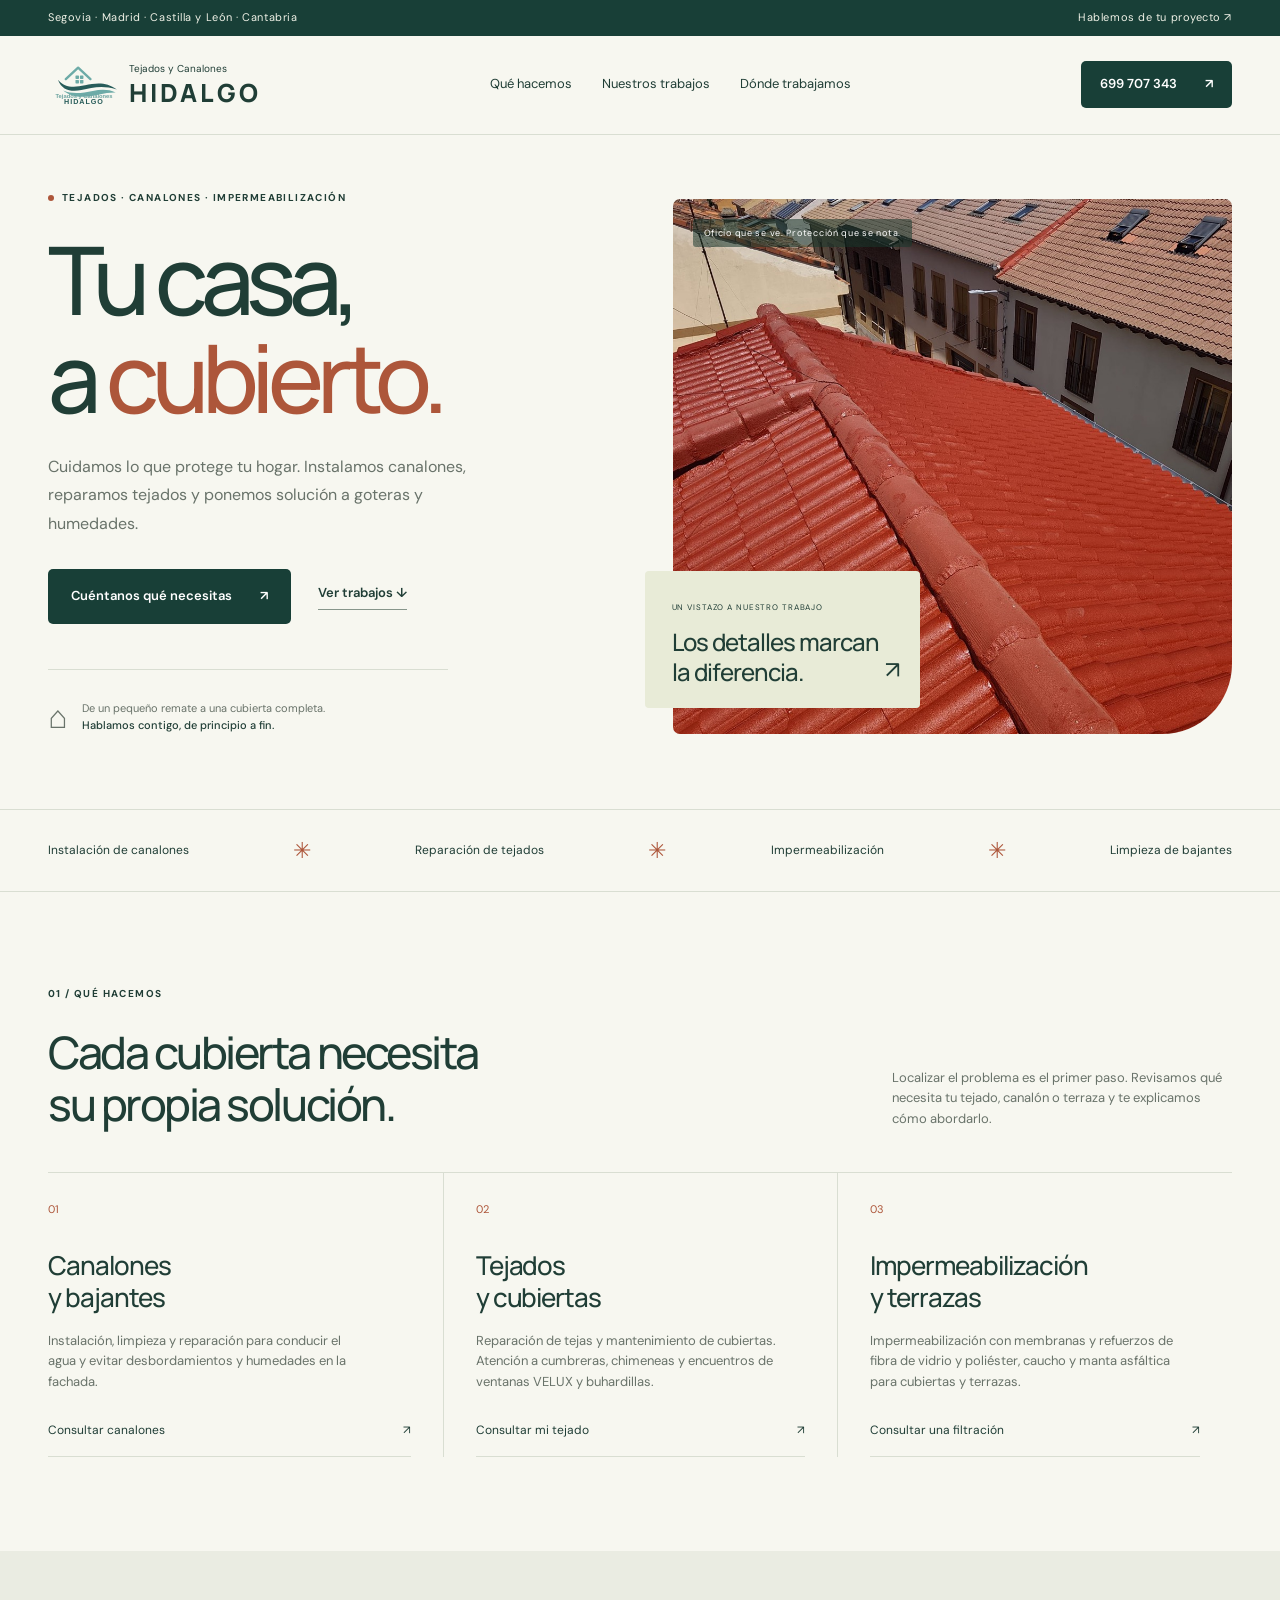
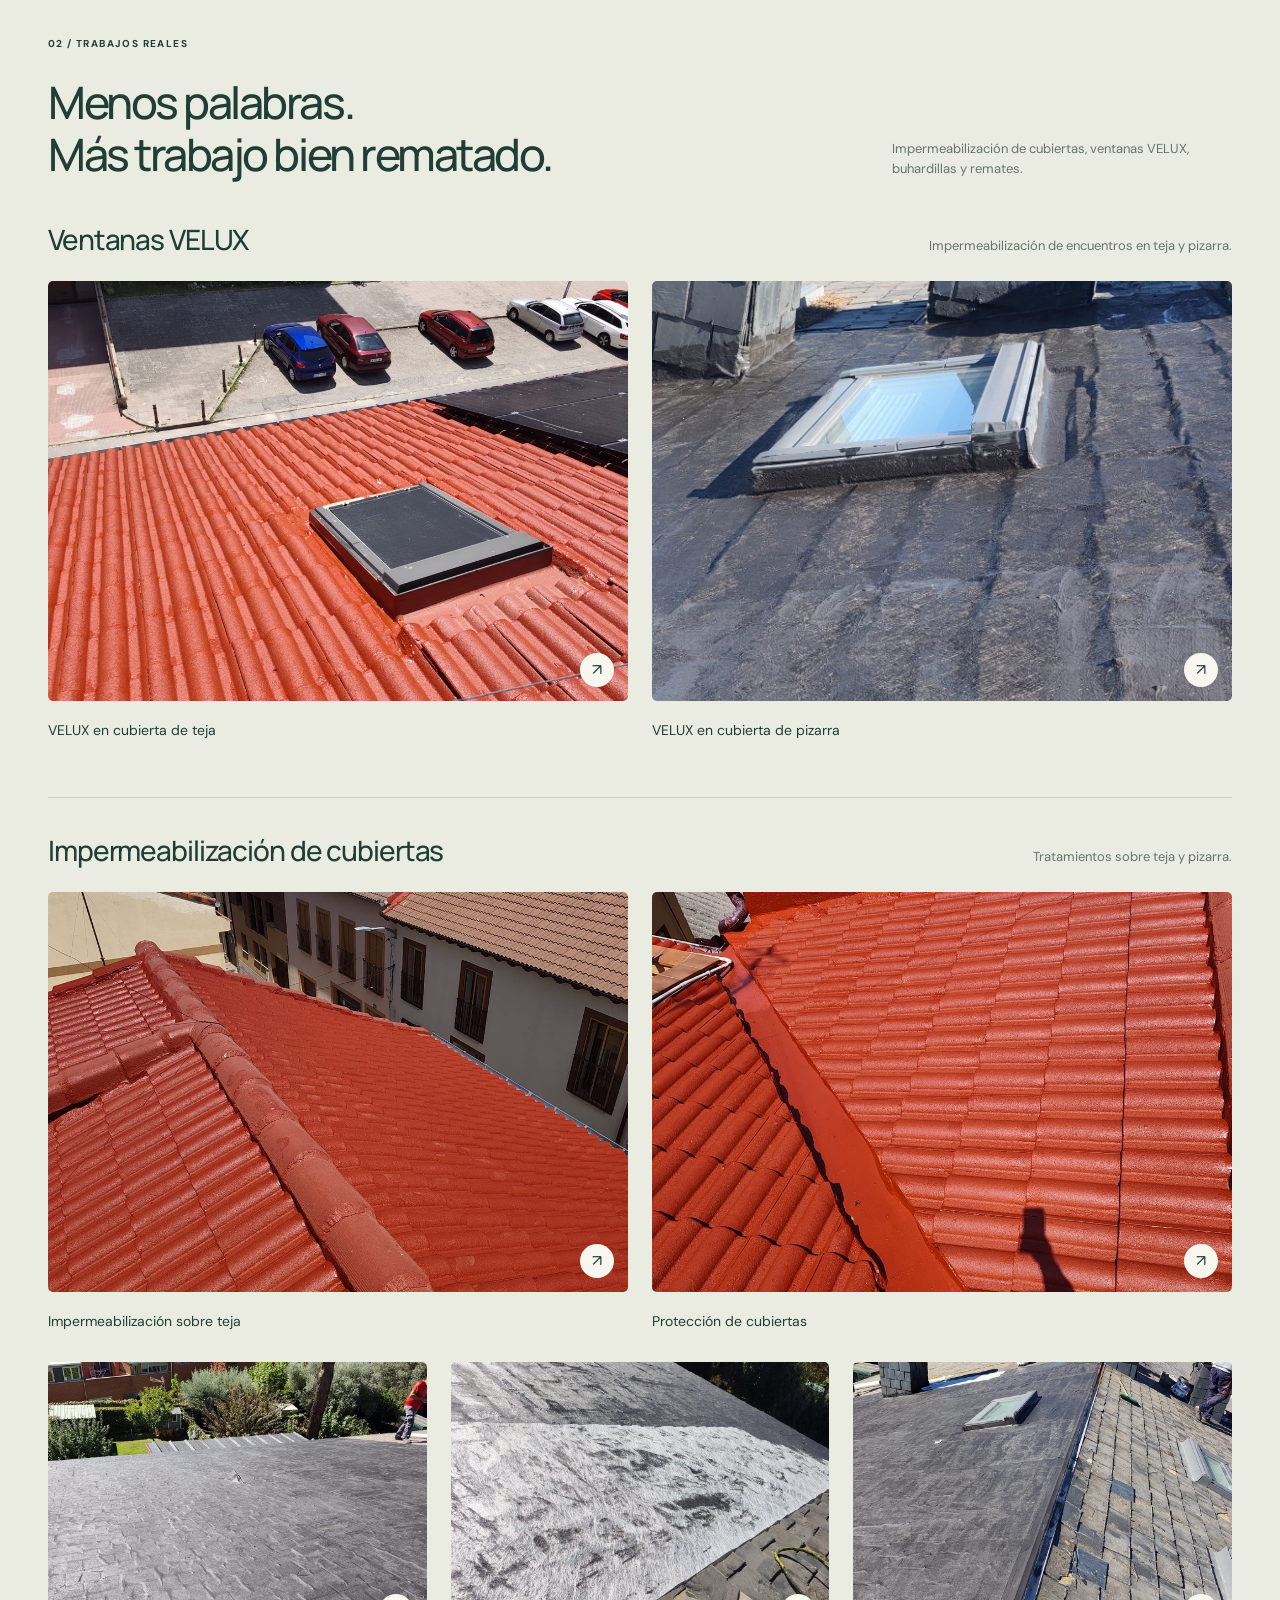
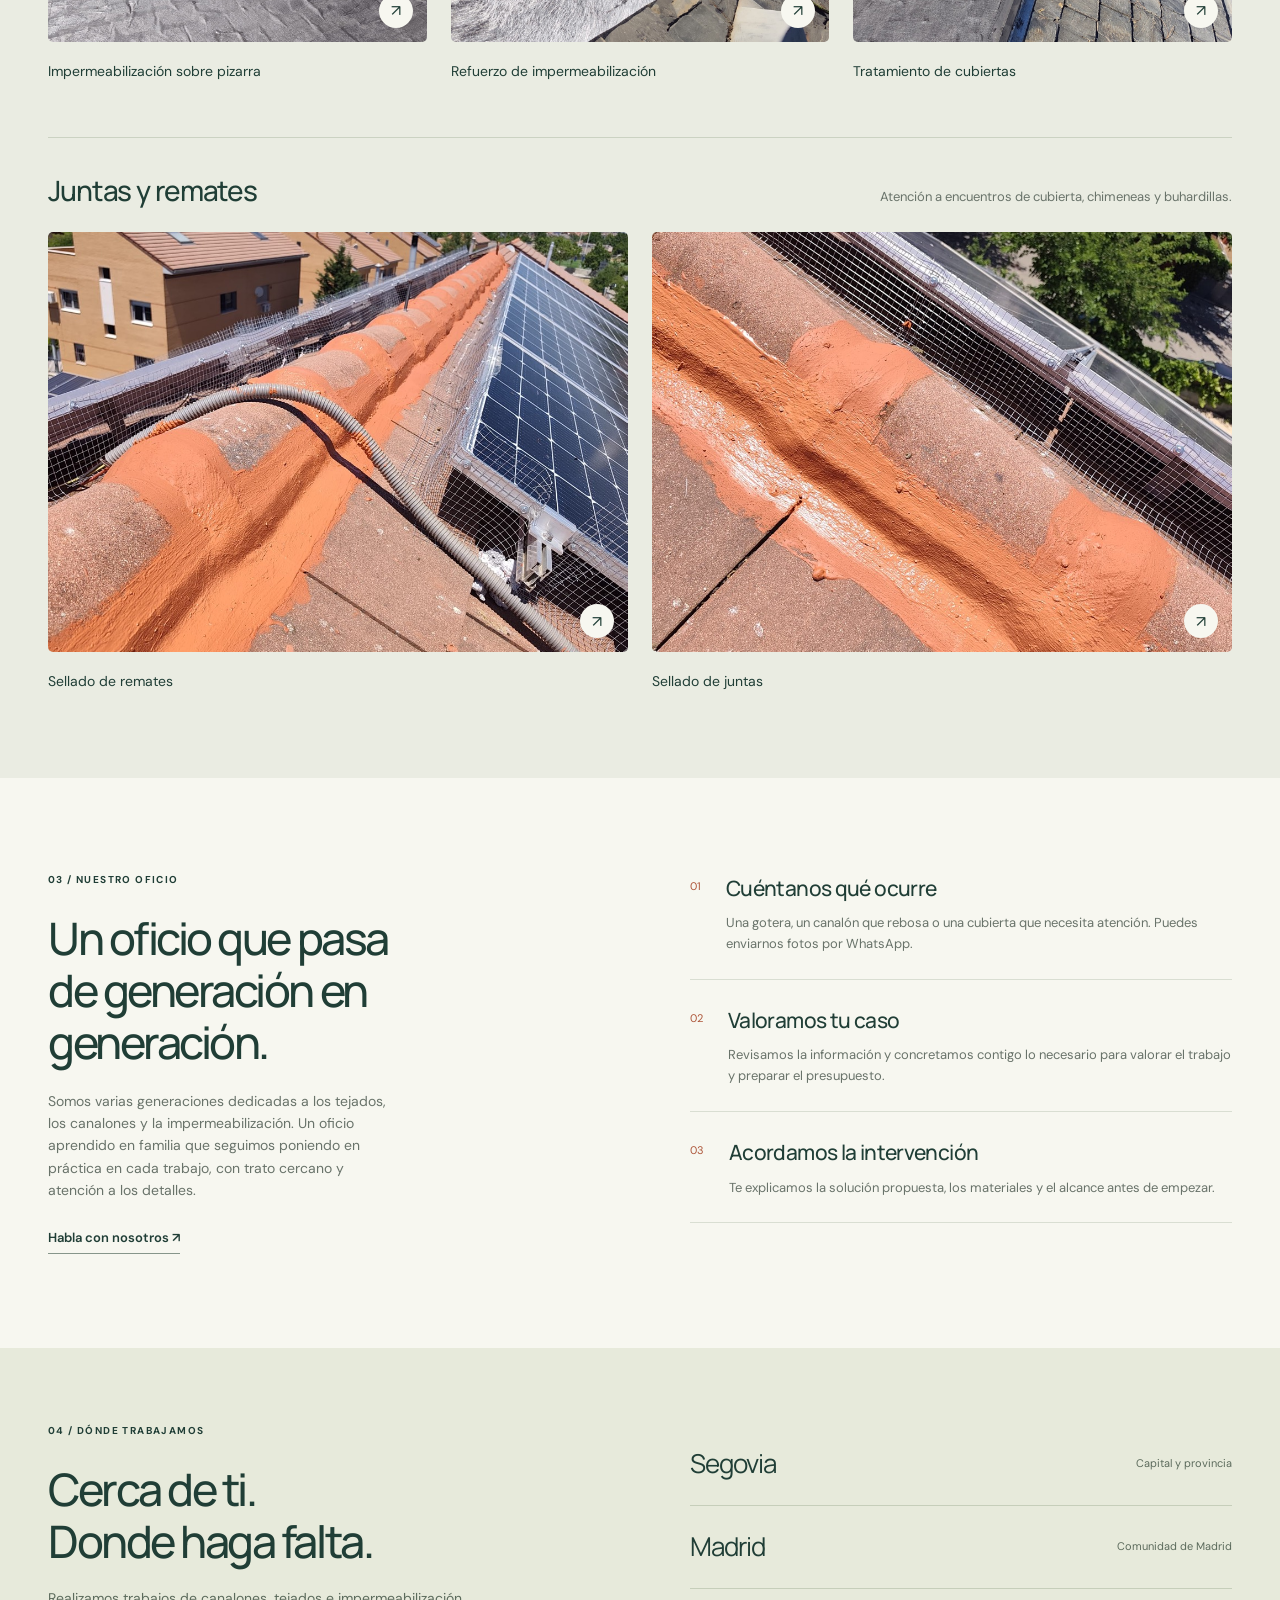
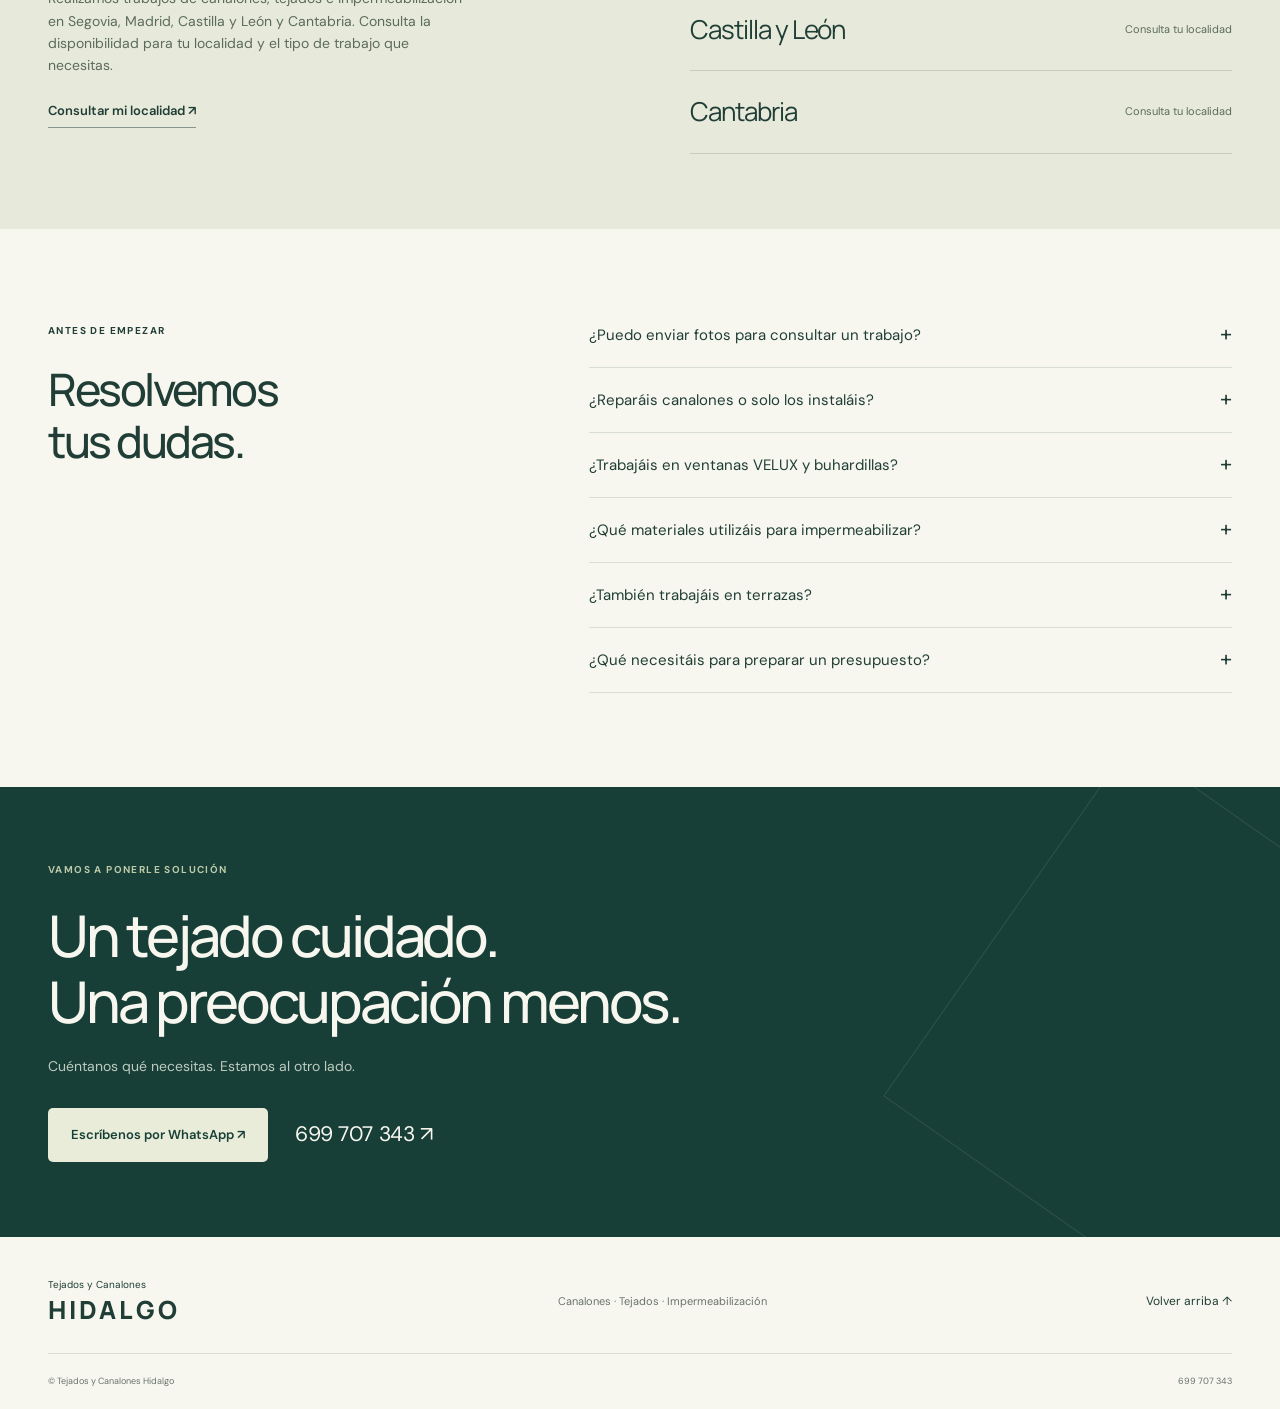
==== commit 5faf127a: "Update VELUX services and family craft history" ====
--- a/index.html
+++ b/index.html
@@ -18,12 +18,12 @@
 <div class="specialties"><div class="container"><span>Instalación de canalones</span><i aria-hidden="true">✳</i><span>Reparación de tejados</span><i aria-hidden="true">✳</i><span>Impermeabilización</span><i aria-hidden="true">✳</i><span>Limpieza de bajantes</span></div></div>
 <section class="section container" id="servicios"><div class="section-head"><div><p class="eyebrow">01 / Qué hacemos</p><h2>Cada cubierta necesita<br>su propia solución.</h2></div><p>Localizar el problema es el primer paso. Revisamos qué necesita tu tejado, canalón o terraza y te explicamos cómo abordarlo.</p></div><div class="services">
 <article><span class="service-number">01</span><h3>Canalones<br>y bajantes</h3><p>Instalación, limpieza y reparación para conducir el agua y evitar desbordamientos y humedades en la fachada.</p><a href="https://wa.me/34699707343?text=Hola%2C%20necesito%20informaci%C3%B3n%20sobre%20canalones.">Consultar canalones <span aria-hidden="true">↗</span></a></article>
-<article><span class="service-number">02</span><h3>Tejados<br>y cubiertas</h3><p>Reparación de tejas y mantenimiento de cubiertas. Atención a cumbreras, chimeneas y encuentros de ventanas de tejado.</p><a href="https://wa.me/34699707343?text=Hola%2C%20quiero%20consultar%20una%20reparaci%C3%B3n%20de%20tejado.">Consultar mi tejado <span aria-hidden="true">↗</span></a></article>
-<article><span class="service-number">03</span><h3>Impermeabilización<br>y terrazas</h3><p>Tratamientos de fibra de caucho y manta asfáltica para cubiertas, terrazas, juntas y puntos con filtraciones.</p><a href="https://wa.me/34699707343?text=Hola%2C%20tengo%20una%20consulta%20sobre%20impermeabilizaci%C3%B3n.">Consultar una filtración <span aria-hidden="true">↗</span></a></article></div></section>
-<section class="work-section" id="trabajos"><div class="container"><div class="section-head"><div><p class="eyebrow">02 / Trabajos reales</p><h2>Menos palabras.<br>Más trabajo bien rematado.</h2></div><p>Impermeabilización de cubiertas, ventanas de tejado y remates.</p></div><div class="gallery-group" id="ventanas-tejado"><div class="gallery-heading"><h3>Ventanas de tejado</h3><p>Impermeabilización de encuentros en teja y pizarra.</p></div><div class="paired-grid"><figure class="work-card"><a class="photo-link" href="assets/photos/ventana-velux-tejado.jpg" aria-label="Ampliar: Ventana en cubierta de teja"><img src="assets/photos/ventana-velux-tejado.jpg" alt="Encuentro impermeabilizado de una ventana de tejado en cubierta de teja" width="1050" height="1400" loading="lazy"><span class="expand" aria-hidden="true">↗</span></a><figcaption><p>Ventana en cubierta de teja</p></figcaption></figure><figure class="work-card"><a class="photo-link" href="assets/photos/sellado-ventana-chimeneas-pizarra.jpg" aria-label="Ampliar: Ventana en cubierta de pizarra"><img src="assets/photos/sellado-ventana-chimeneas-pizarra.jpg" alt="Encuentro de una ventana de tejado con el revestimiento impermeable de la cubierta de pizarra" width="1200" height="1600" loading="lazy"><span class="expand" aria-hidden="true">↗</span></a><figcaption><p>Ventana en cubierta de pizarra</p></figcaption></figure></div></div><div class="gallery-group" id="pizarra"><div class="gallery-heading"><h3>Impermeabilización de cubiertas</h3><p>Tratamientos sobre teja y pizarra.</p></div><div class="work-grid"><figure class="work-card work-0"><a class="photo-link" href="assets/photos/cubierta-teja-roja.jpg" aria-label="Ampliar: Impermeabilización sobre teja"><img src="assets/photos/cubierta-teja-roja.jpg" alt="Revestimiento impermeable sobre cubierta de teja" width="1050" height="1400" loading="lazy"><span class="expand" aria-hidden="true">↗</span></a><figcaption><p>Impermeabilización sobre teja</p></figcaption></figure><figure class="work-card work-1"><a class="photo-link" href="assets/photos/tejado-impermeabilizado.jpg" aria-label="Ampliar: Protección de cubiertas"><img src="assets/photos/tejado-impermeabilizado.jpg" alt="Cubierta de teja con tratamiento impermeable" width="1050" height="1400" loading="lazy"><span class="expand" aria-hidden="true">↗</span></a><figcaption><p>Protección de cubiertas</p></figcaption></figure><figure class="work-card work-2"><a class="photo-link" href="assets/photos/cubierta-pizarra-impermeabilizacion.jpg" aria-label="Ampliar: Impermeabilización sobre pizarra"><img src="assets/photos/cubierta-pizarra-impermeabilizacion.jpg" alt="Revestimiento continuo sobre cubierta de pizarra" width="1200" height="1600" loading="lazy"><span class="expand" aria-hidden="true">↗</span></a><figcaption><p>Impermeabilización sobre pizarra</p></figcaption></figure><figure class="work-card work-3"><a class="photo-link" href="assets/photos/refuerzo-impermeabilizacion-pizarra.jpg" aria-label="Ampliar: Refuerzo de impermeabilización"><img src="assets/photos/refuerzo-impermeabilizacion-pizarra.jpg" alt="Refuerzo textil blanco durante la impermeabilización de una cubierta" width="1200" height="1600" loading="lazy"><span class="expand" aria-hidden="true">↗</span></a><figcaption><p>Refuerzo de impermeabilización</p></figcaption></figure><figure class="work-card work-4"><a class="photo-link" href="assets/photos/trabajo-cubierta-pizarra.jpg" aria-label="Ampliar: Tratamiento de cubiertas"><img src="assets/photos/trabajo-cubierta-pizarra.jpg" alt="Impermeabilización en curso de una cubierta de pizarra" width="1200" height="1600" loading="lazy"><span class="expand" aria-hidden="true">↗</span></a><figcaption><p>Tratamiento de cubiertas</p></figcaption></figure></div></div><div class="gallery-group" id="remates"><div class="gallery-heading"><h3>Juntas y remates</h3><p>Sellado de puntos de encuentro de la cubierta.</p></div><div class="paired-grid"><figure class="work-card"><a class="photo-link" href="assets/photos/remate-cumbrera-paneles.jpg" aria-label="Ampliar: Sellado de remates"><img src="assets/photos/remate-cumbrera-paneles.jpg" alt="Revestimiento localizado sobre juntas de un remate de cubierta junto a paneles solares" width="1050" height="1400" loading="lazy"><span class="expand" aria-hidden="true">↗</span></a><figcaption><p>Sellado de remates</p></figcaption></figure><figure class="work-card"><a class="photo-link" href="assets/photos/impermeabilizacion-canalon.jpg" aria-label="Ampliar: Sellado de juntas"><img src="assets/photos/impermeabilizacion-canalon.jpg" alt="Detalle de juntas tratadas en un remate de tejas junto a paneles solares" width="1050" height="1400" loading="lazy"><span class="expand" aria-hidden="true">↗</span></a><figcaption><p>Sellado de juntas</p></figcaption></figure></div></div></div></section>
-<section class="section container process" id="nosotros"><div><p class="eyebrow">03 / Trato directo</p><h2>Empezamos<br>por escucharte.</h2><p>No hace falta que sepas de tejados. Cuéntanos qué has visto y te ayudamos a dar el siguiente paso.</p><a class="text-link" href="tel:+34699707343">Habla con nosotros ↗</a></div><ol><li><span>01</span><div><h3>Cuéntanos qué ocurre</h3><p>Una gotera, un canalón que rebosa o una cubierta que necesita atención. Puedes enviarnos fotos por WhatsApp.</p></div></li><li><span>02</span><div><h3>Valoramos tu caso</h3><p>Revisamos la información y concretamos contigo lo necesario para valorar el trabajo y preparar el presupuesto.</p></div></li><li><span>03</span><div><h3>Acordamos la intervención</h3><p>Te explicamos la solución propuesta, los materiales y el alcance antes de empezar.</p></div></li></ol></section>
+<article><span class="service-number">02</span><h3>Tejados<br>y cubiertas</h3><p>Reparación de tejas y mantenimiento de cubiertas. Atención a cumbreras, chimeneas y encuentros de ventanas VELUX y buhardillas.</p><a href="https://wa.me/34699707343?text=Hola%2C%20quiero%20consultar%20una%20reparaci%C3%B3n%20de%20tejado.">Consultar mi tejado <span aria-hidden="true">↗</span></a></article>
+<article><span class="service-number">03</span><h3>Impermeabilización<br>y terrazas</h3><p>Impermeabilización con membranas y refuerzos de fibra de vidrio y poliéster, caucho y manta asfáltica para cubiertas y terrazas.</p><a href="https://wa.me/34699707343?text=Hola%2C%20tengo%20una%20consulta%20sobre%20impermeabilizaci%C3%B3n.">Consultar una filtración <span aria-hidden="true">↗</span></a></article></div></section>
+<section class="work-section" id="trabajos"><div class="container"><div class="section-head"><div><p class="eyebrow">02 / Trabajos reales</p><h2>Menos palabras.<br>Más trabajo bien rematado.</h2></div><p>Impermeabilización de cubiertas, ventanas VELUX, buhardillas y remates.</p></div><div class="gallery-group" id="ventanas-tejado"><div class="gallery-heading"><h3>Ventanas VELUX</h3><p>Impermeabilización de encuentros en teja y pizarra.</p></div><div class="paired-grid"><figure class="work-card"><a class="photo-link" href="assets/photos/ventana-velux-tejado.jpg" aria-label="Ampliar: VELUX en cubierta de teja"><img src="assets/photos/ventana-velux-tejado.jpg" alt="Encuentro impermeabilizado de una ventana VELUX en cubierta de teja" width="1050" height="1400" loading="lazy"><span class="expand" aria-hidden="true">↗</span></a><figcaption><p>VELUX en cubierta de teja</p></figcaption></figure><figure class="work-card"><a class="photo-link" href="assets/photos/sellado-ventana-chimeneas-pizarra.jpg" aria-label="Ampliar: VELUX en cubierta de pizarra"><img src="assets/photos/sellado-ventana-chimeneas-pizarra.jpg" alt="Encuentro de una ventana VELUX con el revestimiento impermeable de la cubierta de pizarra" width="1200" height="1600" loading="lazy"><span class="expand" aria-hidden="true">↗</span></a><figcaption><p>VELUX en cubierta de pizarra</p></figcaption></figure></div></div><div class="gallery-group" id="pizarra"><div class="gallery-heading"><h3>Impermeabilización de cubiertas</h3><p>Tratamientos sobre teja y pizarra.</p></div><div class="work-grid"><figure class="work-card work-0"><a class="photo-link" href="assets/photos/cubierta-teja-roja.jpg" aria-label="Ampliar: Impermeabilización sobre teja"><img src="assets/photos/cubierta-teja-roja.jpg" alt="Revestimiento impermeable sobre cubierta de teja" width="1050" height="1400" loading="lazy"><span class="expand" aria-hidden="true">↗</span></a><figcaption><p>Impermeabilización sobre teja</p></figcaption></figure><figure class="work-card work-1"><a class="photo-link" href="assets/photos/tejado-impermeabilizado.jpg" aria-label="Ampliar: Protección de cubiertas"><img src="assets/photos/tejado-impermeabilizado.jpg" alt="Cubierta de teja con tratamiento impermeable" width="1050" height="1400" loading="lazy"><span class="expand" aria-hidden="true">↗</span></a><figcaption><p>Protección de cubiertas</p></figcaption></figure><figure class="work-card work-2"><a class="photo-link" href="assets/photos/cubierta-pizarra-impermeabilizacion.jpg" aria-label="Ampliar: Impermeabilización sobre pizarra"><img src="assets/photos/cubierta-pizarra-impermeabilizacion.jpg" alt="Revestimiento continuo sobre cubierta de pizarra" width="1200" height="1600" loading="lazy"><span class="expand" aria-hidden="true">↗</span></a><figcaption><p>Impermeabilización sobre pizarra</p></figcaption></figure><figure class="work-card work-3"><a class="photo-link" href="assets/photos/refuerzo-impermeabilizacion-pizarra.jpg" aria-label="Ampliar: Refuerzo de impermeabilización"><img src="assets/photos/refuerzo-impermeabilizacion-pizarra.jpg" alt="Refuerzo textil blanco durante la impermeabilización de una cubierta" width="1200" height="1600" loading="lazy"><span class="expand" aria-hidden="true">↗</span></a><figcaption><p>Refuerzo de impermeabilización</p></figcaption></figure><figure class="work-card work-4"><a class="photo-link" href="assets/photos/trabajo-cubierta-pizarra.jpg" aria-label="Ampliar: Tratamiento de cubiertas"><img src="assets/photos/trabajo-cubierta-pizarra.jpg" alt="Impermeabilización en curso de una cubierta de pizarra" width="1200" height="1600" loading="lazy"><span class="expand" aria-hidden="true">↗</span></a><figcaption><p>Tratamiento de cubiertas</p></figcaption></figure></div></div><div class="gallery-group" id="remates"><div class="gallery-heading"><h3>Juntas y remates</h3><p>Atención a encuentros de cubierta, chimeneas y buhardillas.</p></div><div class="paired-grid"><figure class="work-card"><a class="photo-link" href="assets/photos/remate-cumbrera-paneles.jpg" aria-label="Ampliar: Sellado de remates"><img src="assets/photos/remate-cumbrera-paneles.jpg" alt="Revestimiento localizado sobre juntas de un remate de cubierta junto a paneles solares" width="1050" height="1400" loading="lazy"><span class="expand" aria-hidden="true">↗</span></a><figcaption><p>Sellado de remates</p></figcaption></figure><figure class="work-card"><a class="photo-link" href="assets/photos/impermeabilizacion-canalon.jpg" aria-label="Ampliar: Sellado de juntas"><img src="assets/photos/impermeabilizacion-canalon.jpg" alt="Detalle de juntas tratadas en un remate de tejas junto a paneles solares" width="1050" height="1400" loading="lazy"><span class="expand" aria-hidden="true">↗</span></a><figcaption><p>Sellado de juntas</p></figcaption></figure></div></div></div></section>
+<section class="section container process" id="nosotros"><div><p class="eyebrow">03 / Nuestro oficio</p><h2>Un oficio que pasa<br>de generación en generación.</h2><p>Somos varias generaciones dedicadas a los tejados, los canalones y la impermeabilización. Un oficio aprendido en familia que seguimos poniendo en práctica en cada trabajo, con trato cercano y atención a los detalles.</p><a class="text-link" href="tel:+34699707343">Habla con nosotros ↗</a></div><ol><li><span>01</span><div><h3>Cuéntanos qué ocurre</h3><p>Una gotera, un canalón que rebosa o una cubierta que necesita atención. Puedes enviarnos fotos por WhatsApp.</p></div></li><li><span>02</span><div><h3>Valoramos tu caso</h3><p>Revisamos la información y concretamos contigo lo necesario para valorar el trabajo y preparar el presupuesto.</p></div></li><li><span>03</span><div><h3>Acordamos la intervención</h3><p>Te explicamos la solución propuesta, los materiales y el alcance antes de empezar.</p></div></li></ol></section>
 <section class="zones" id="zonas"><div class="container zones-inner"><div><p class="eyebrow">04 / Dónde trabajamos</p><h2>Cerca de ti.<br>Donde haga falta.</h2><p>Realizamos trabajos de canalones, tejados e impermeabilización en Segovia, Madrid, Castilla y León y Cantabria. Consulta la disponibilidad para tu localidad y el tipo de trabajo que necesitas.</p><a class="text-link" href="https://wa.me/34699707343?text=Hola%2C%20quisiera%20consultar%20disponibilidad%20en%20mi%20localidad.">Consultar mi localidad ↗</a></div><ul><li><span>Segovia</span><small>Capital y provincia</small></li><li><span>Madrid</span><small>Comunidad de Madrid</small></li><li><span>Castilla y León</span><small>Consulta tu localidad</small></li><li><span>Cantabria</span><small>Consulta tu localidad</small></li></ul></div></section>
-<section class="section container faq"><div><p class="eyebrow">Antes de empezar</p><h2>Resolvemos<br>tus dudas.</h2></div><div class="questions"><details><summary>¿Puedo enviar fotos para consultar un trabajo?</summary><p>Sí. Envíanos por WhatsApp fotos de la zona afectada, una descripción del problema y la localidad. Nos servirán para una primera valoración; según el caso, será necesario revisar la cubierta en persona.</p></details><details><summary>¿Reparáis canalones o solo los instaláis?</summary><p>Realizamos instalación, limpieza y reparación de canalones y bajantes. El estado de las piezas y el origen del problema determinarán la solución adecuada.</p></details><details><summary>¿También trabajáis en terrazas?</summary><p>Sí, realizamos impermeabilización de terrazas y superficies planas, prestando atención a juntas, desagües y encuentros donde puede filtrarse el agua.</p></details><details><summary>¿Qué necesitáis para preparar un presupuesto?</summary><p>Indícanos la localidad, el tipo de trabajo y qué problema has observado. Si tienes fotos, envíanoslas. Con esa información concretaremos contigo los siguientes pasos.</p></details></div></section>
+<section class="section container faq"><div><p class="eyebrow">Antes de empezar</p><h2>Resolvemos<br>tus dudas.</h2></div><div class="questions"><details><summary>¿Puedo enviar fotos para consultar un trabajo?</summary><p>Sí. Envíanos por WhatsApp fotos de la zona afectada, una descripción del problema y la localidad. Nos servirán para una primera valoración; según el caso, será necesario revisar la cubierta en persona.</p></details><details><summary>¿Reparáis canalones o solo los instaláis?</summary><p>Realizamos instalación, limpieza y reparación de canalones y bajantes. El estado de las piezas y el origen del problema determinarán la solución adecuada.</p></details><details><summary>¿Trabajáis en ventanas VELUX y buhardillas?</summary><p>Realizamos trabajos de impermeabilización y sellado en los encuentros de ventanas VELUX y buhardillas con la cubierta, así como en chimeneas y otros remates.</p></details><details><summary>¿Qué materiales utilizáis para impermeabilizar?</summary><p>Trabajamos con membranas y refuerzos de fibra de vidrio y poliéster, caucho y manta asfáltica. La solución se valora según el estado de la cubierta y el tipo de intervención.</p></details><details><summary>¿También trabajáis en terrazas?</summary><p>Sí, realizamos impermeabilización de terrazas y superficies planas, prestando atención a juntas, desagües y encuentros donde puede filtrarse el agua.</p></details><details><summary>¿Qué necesitáis para preparar un presupuesto?</summary><p>Indícanos la localidad, el tipo de trabajo y qué problema has observado. Si tienes fotos, envíanoslas. Con esa información concretaremos contigo los siguientes pasos.</p></details></div></section>
 <section class="contact" id="contacto"><div class="container contact-inner"><p class="eyebrow">Vamos a ponerle solución</p><h2>Un tejado cuidado.<br>Una preocupación menos.</h2><p>Cuéntanos qué necesitas. Estamos al otro lado.</p><div class="actions"><a class="button light" href="https://wa.me/34699707343?text=Hola%2C%20me%20gustar%C3%ADa%20pedir%20informaci%C3%B3n%20para%20un%20trabajo.">Escríbenos por WhatsApp ↗</a><a class="contact-phone" href="tel:+34699707343">699 707 343 ↗</a></div></div></section></main>
 <footer><div class="container footer-inner"><a class="brand" href="#inicio"><span>Tejados y Canalones<strong>HIDALGO</strong></span></a><p>Canalones · Tejados · Impermeabilización</p><a href="#inicio">Volver arriba ↑</a></div><div class="container footer-bottom"><span>© Tejados y Canalones Hidalgo</span><a href="tel:+34699707343">699 707 343</a></div></footer>
 <div class="mobile-contact"><a href="tel:+34699707343">Llamar ↗</a><a href="https://wa.me/34699707343">WhatsApp ↗</a></div>
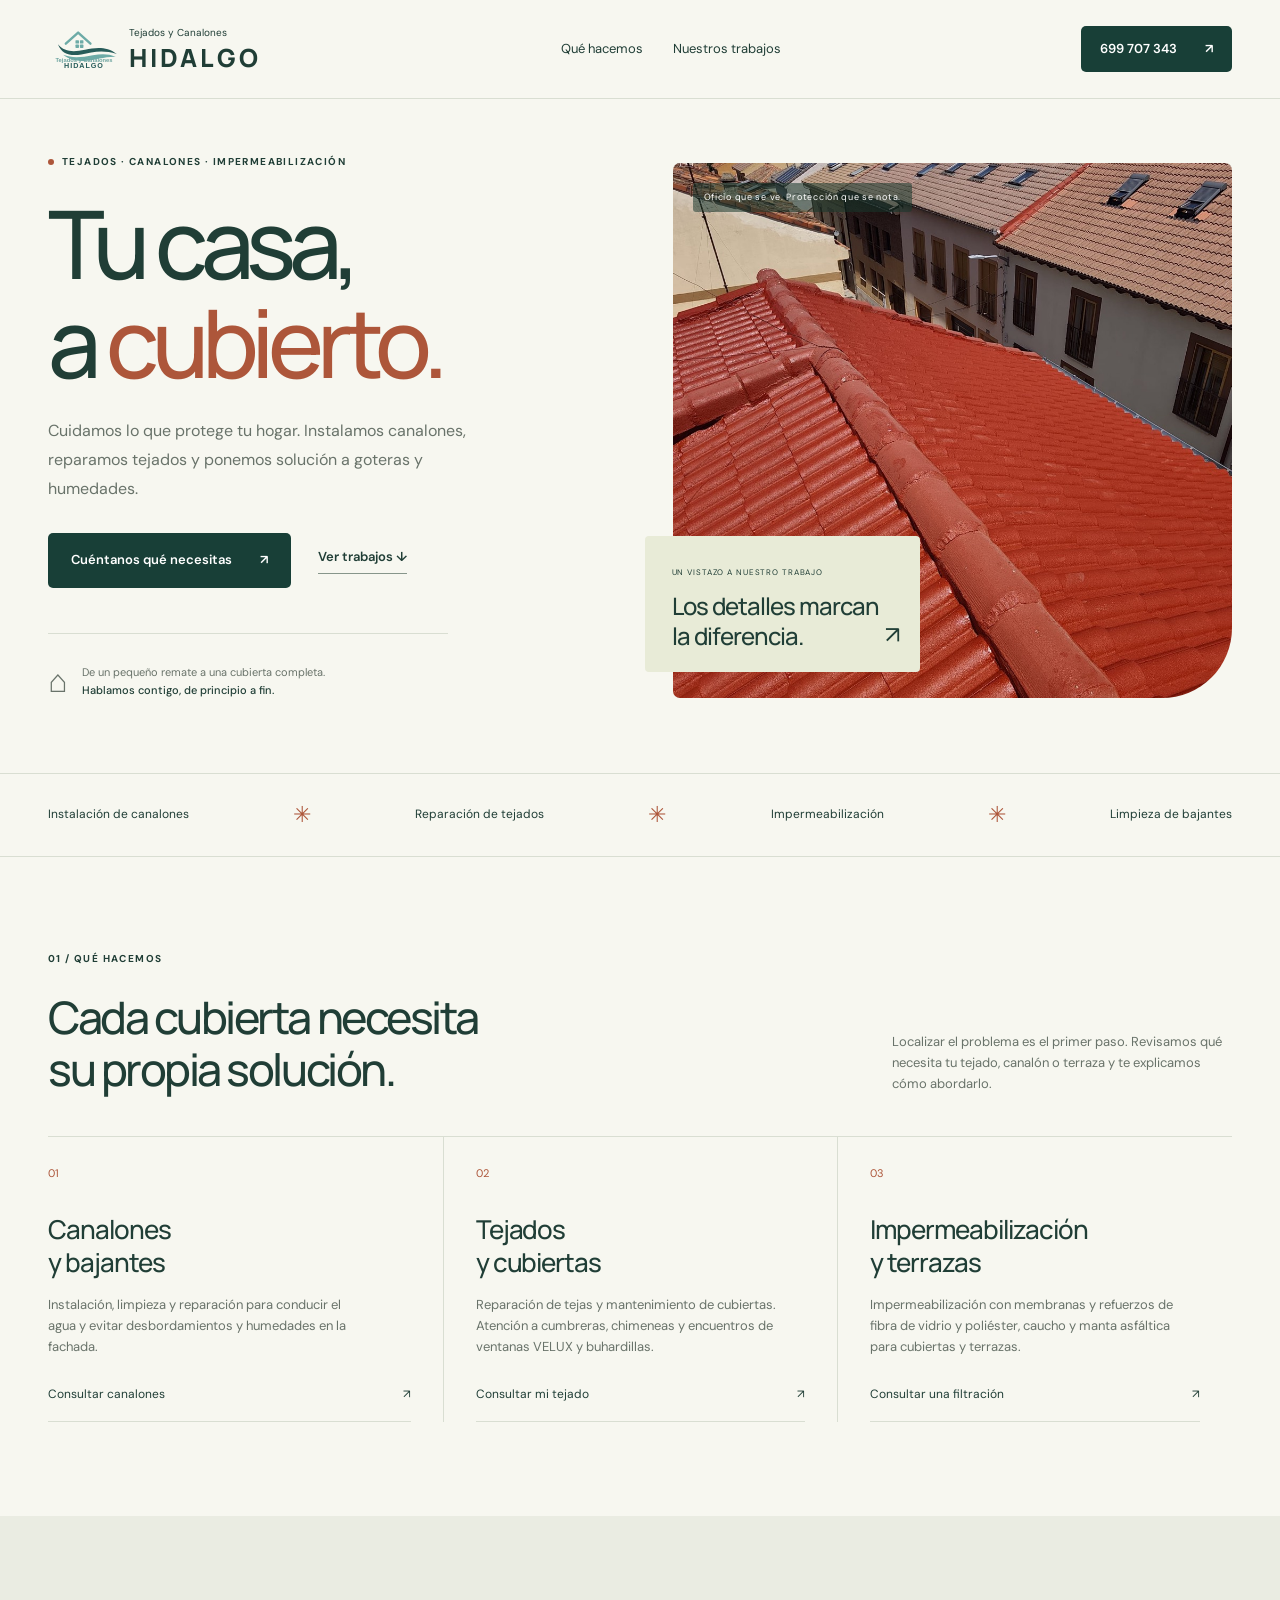
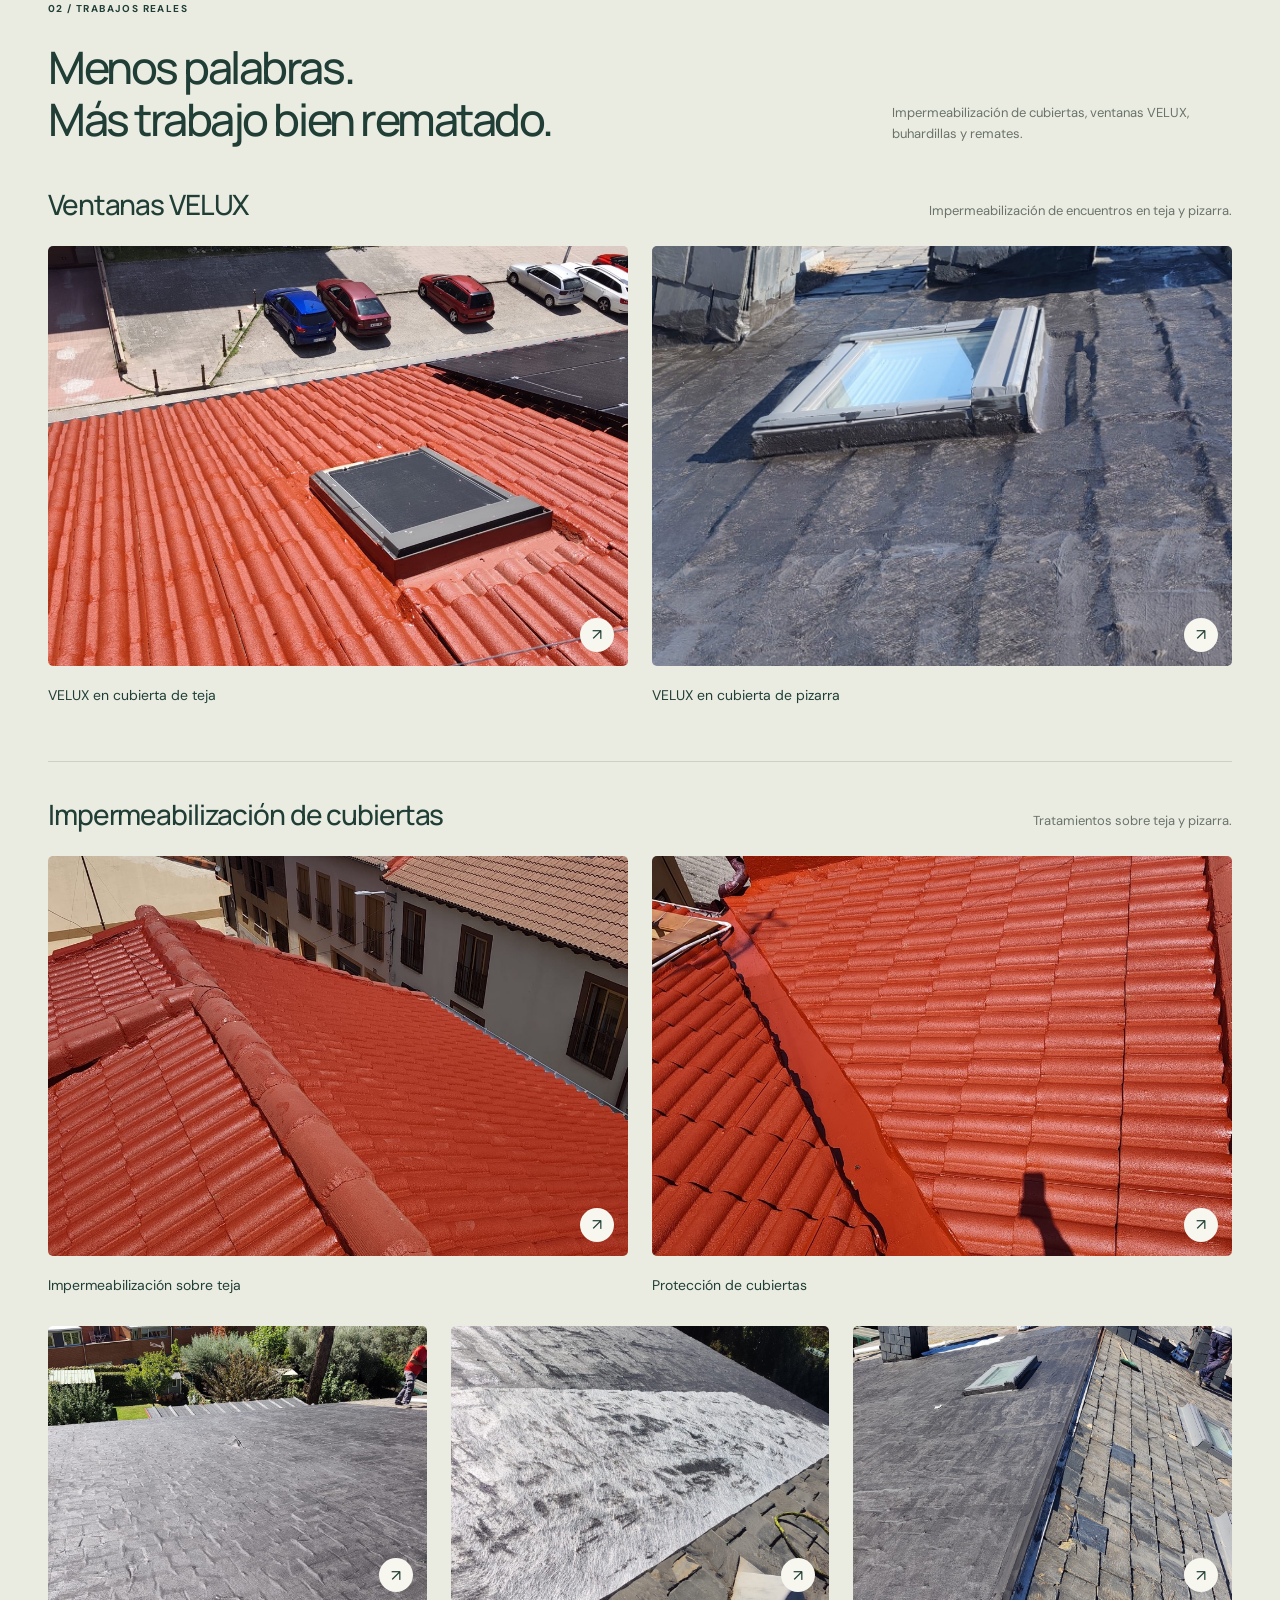
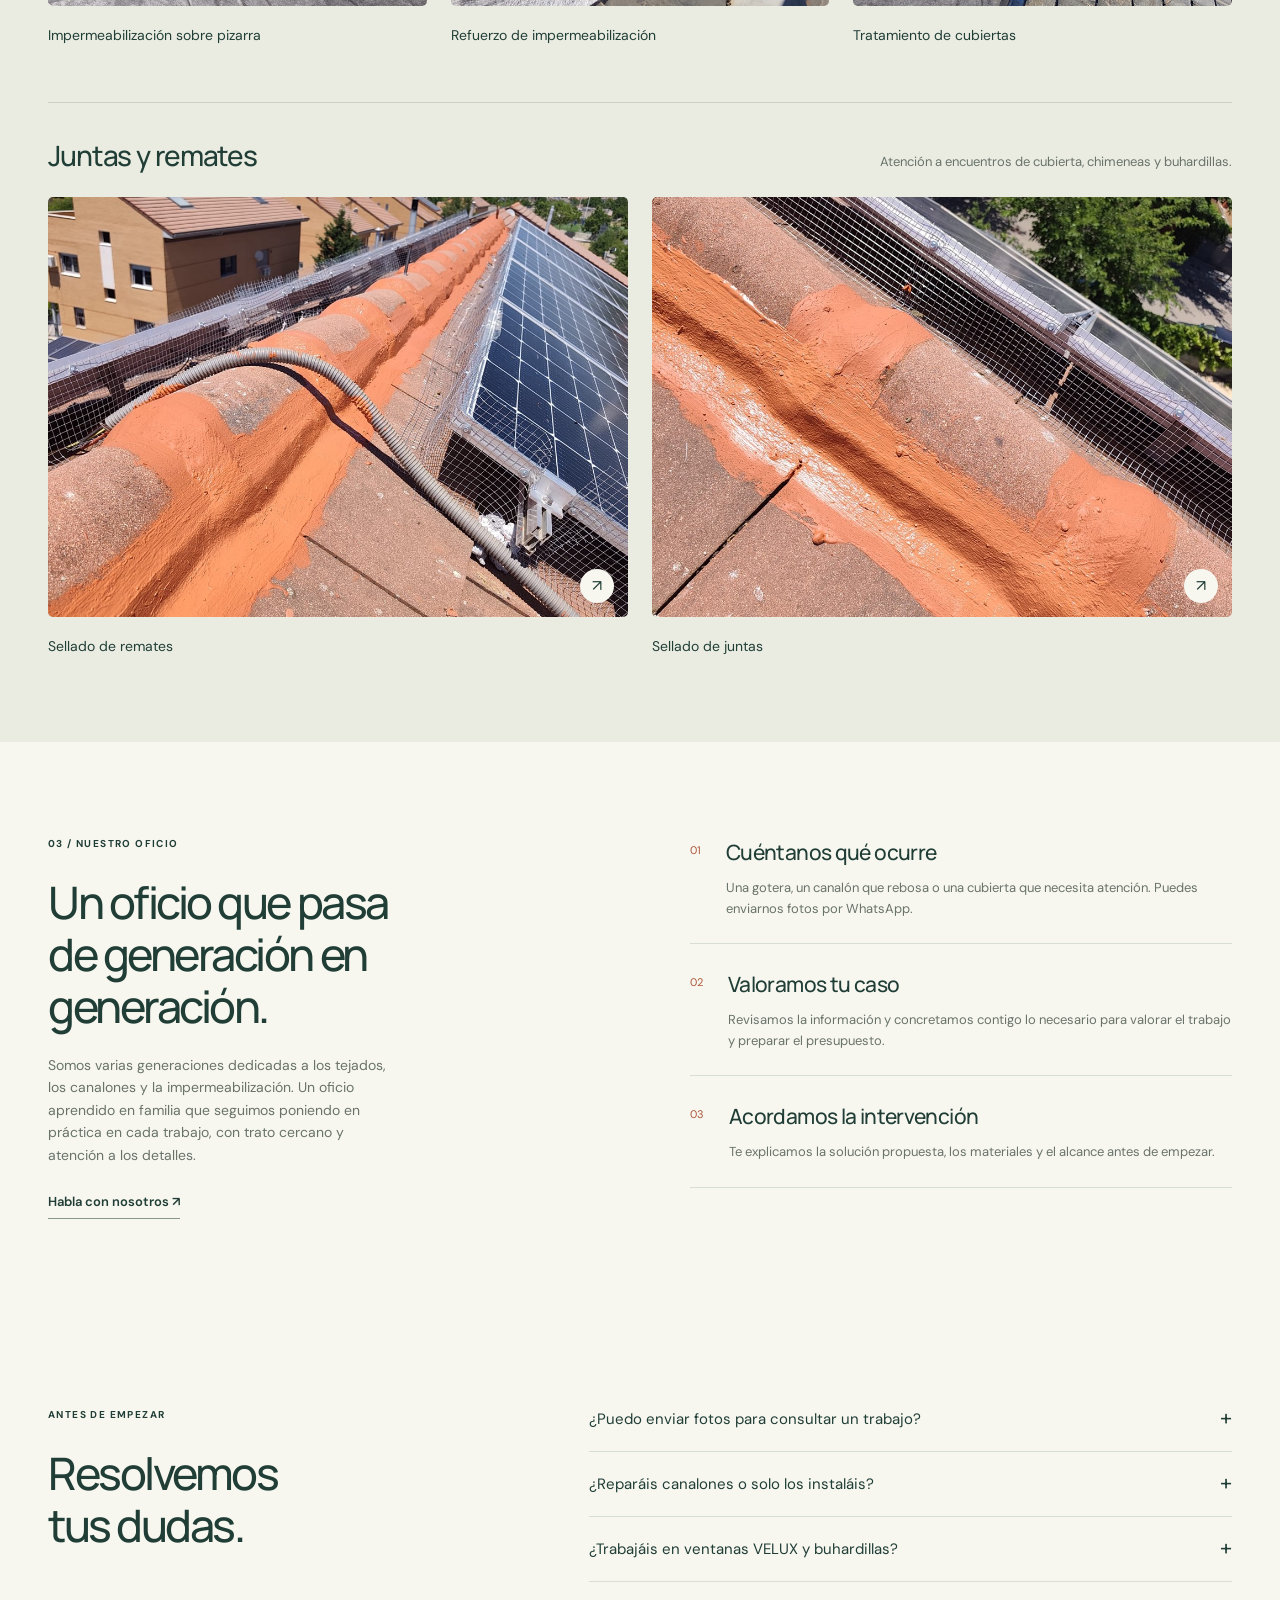
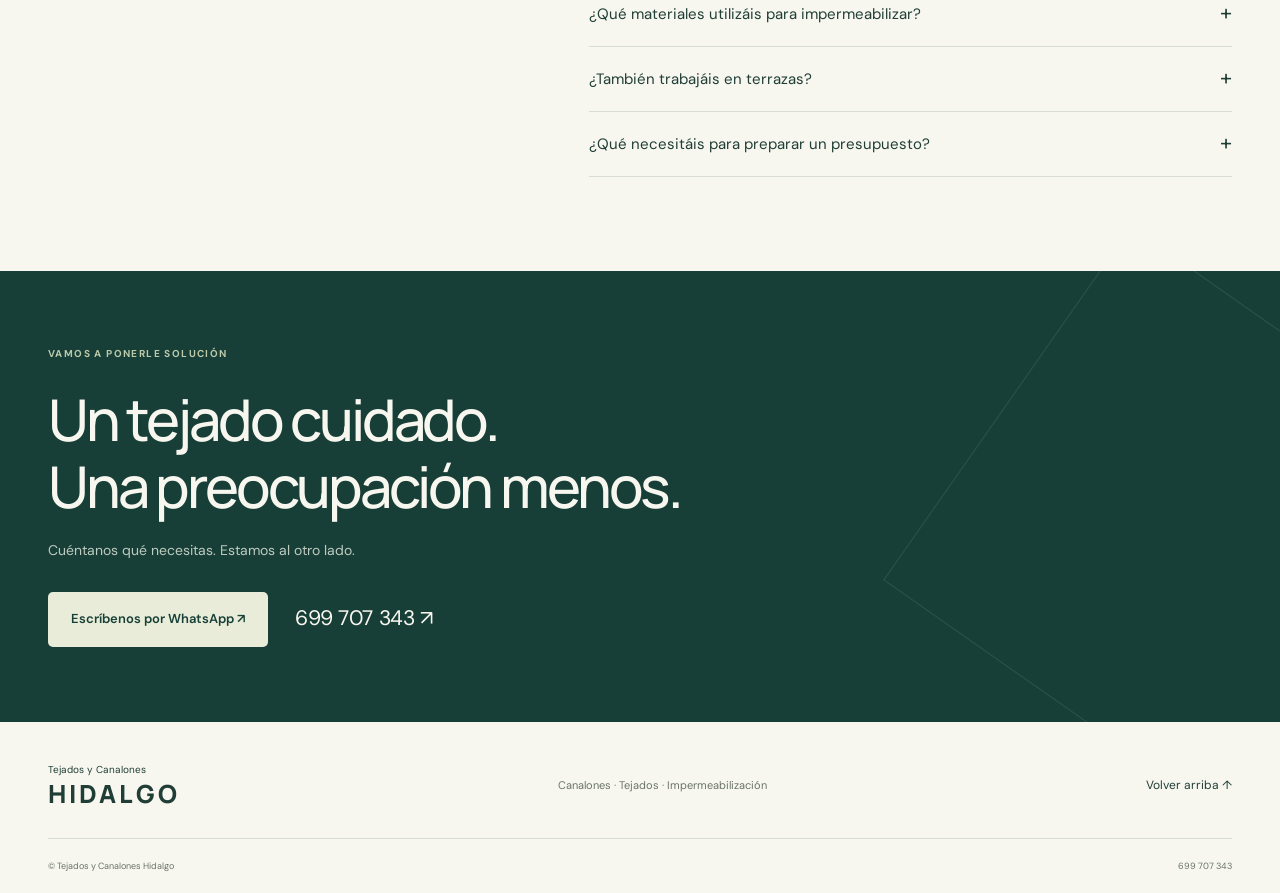
==== commit 62ea4314: "Remove visible service area listings" ====
--- a/index.html
+++ b/index.html
@@ -12,8 +12,7 @@
 <script type="application/ld+json">{"@context": "https://schema.org", "@type": "RoofingContractor", "@id": "https://deejayivo.github.io/canalones/#empresa", "name": "Tejados y Canalones Hidalgo", "url": "https://deejayivo.github.io/canalones/", "image": "https://deejayivo.github.io/canalones/assets/photos/cubierta-teja-roja.jpg", "telephone": "+34699707343", "areaServed": ["Segovia", "Madrid", "Castilla y León", "Cantabria"], "description": "Instalación, limpieza y reparación de canalones. Reparación de tejados e impermeabilización de cubiertas y terrazas."}</script>
 <script src="script.js" defer></script></head><body>
 <a class="skip-link" href="#contenido">Saltar al contenido</a>
-<div class="topbar"><div class="container"><span>Segovia · Madrid · Castilla y León · Cantabria</span><a href="tel:+34699707343">Hablemos de tu proyecto ↗</a></div></div>
-<header class="header"><div class="container header-inner"><a class="brand" href="#inicio" aria-label="Tejados y Canalones Hidalgo, inicio"><img src="assets/logo-hidalgo.svg" alt="" width="88" height="50"><span>Tejados y Canalones<strong>HIDALGO</strong></span></a><nav aria-label="Navegación principal"><a href="#servicios">Qué hacemos</a><a href="#trabajos">Nuestros trabajos</a><a href="#zonas">Dónde trabajamos</a></nav><a class="button header-call" href="tel:+34699707343">699 707 343 <span aria-hidden="true">↗</span></a></div></header>
+<header class="header"><div class="container header-inner"><a class="brand" href="#inicio" aria-label="Tejados y Canalones Hidalgo, inicio"><img src="assets/logo-hidalgo.svg" alt="" width="88" height="50"><span>Tejados y Canalones<strong>HIDALGO</strong></span></a><nav aria-label="Navegación principal"><a href="#servicios">Qué hacemos</a><a href="#trabajos">Nuestros trabajos</a></nav><a class="button header-call" href="tel:+34699707343">699 707 343 <span aria-hidden="true">↗</span></a></div></header>
 <main id="contenido"><section class="hero container" id="inicio"><div class="hero-copy"><p class="eyebrow"><span></span> Tejados · Canalones · Impermeabilización</p><h1>Tu casa,<br>a <em>cubierto.</em></h1><p class="hero-description">Cuidamos lo que protege tu hogar. Instalamos canalones, reparamos tejados y ponemos solución a goteras y humedades.</p><div class="actions"><a class="button" href="https://wa.me/34699707343?text=Hola%2C%20me%20gustar%C3%ADa%20consultar%20un%20trabajo.">Cuéntanos qué necesitas <span aria-hidden="true">↗</span></a><a class="text-link" href="#trabajos">Ver trabajos <span aria-hidden="true">↓</span></a></div><div class="hero-note"><span class="note-icon" aria-hidden="true">⌂</span><p>De un pequeño remate a una cubierta completa.<br><strong>Hablamos contigo, de principio a fin.</strong></p></div></div><div class="hero-visual"><img src="assets/photos/cubierta-teja-roja.jpg" alt="Cubierta de teja roja impermeabilizada por Tejados y Canalones Hidalgo" width="1050" height="1400" fetchpriority="high"><span class="image-label">Oficio que se ve. Protección que se nota.</span><a class="photo-tag" href="#trabajos"><span>UN VISTAZO A NUESTRO TRABAJO</span><strong>Los detalles marcan<br>la diferencia.</strong><b aria-hidden="true">↗</b></a></div></section>
 <div class="specialties"><div class="container"><span>Instalación de canalones</span><i aria-hidden="true">✳</i><span>Reparación de tejados</span><i aria-hidden="true">✳</i><span>Impermeabilización</span><i aria-hidden="true">✳</i><span>Limpieza de bajantes</span></div></div>
 <section class="section container" id="servicios"><div class="section-head"><div><p class="eyebrow">01 / Qué hacemos</p><h2>Cada cubierta necesita<br>su propia solución.</h2></div><p>Localizar el problema es el primer paso. Revisamos qué necesita tu tejado, canalón o terraza y te explicamos cómo abordarlo.</p></div><div class="services">
@@ -22,7 +21,6 @@
 <article><span class="service-number">03</span><h3>Impermeabilización<br>y terrazas</h3><p>Impermeabilización con membranas y refuerzos de fibra de vidrio y poliéster, caucho y manta asfáltica para cubiertas y terrazas.</p><a href="https://wa.me/34699707343?text=Hola%2C%20tengo%20una%20consulta%20sobre%20impermeabilizaci%C3%B3n.">Consultar una filtración <span aria-hidden="true">↗</span></a></article></div></section>
 <section class="work-section" id="trabajos"><div class="container"><div class="section-head"><div><p class="eyebrow">02 / Trabajos reales</p><h2>Menos palabras.<br>Más trabajo bien rematado.</h2></div><p>Impermeabilización de cubiertas, ventanas VELUX, buhardillas y remates.</p></div><div class="gallery-group" id="ventanas-tejado"><div class="gallery-heading"><h3>Ventanas VELUX</h3><p>Impermeabilización de encuentros en teja y pizarra.</p></div><div class="paired-grid"><figure class="work-card"><a class="photo-link" href="assets/photos/ventana-velux-tejado.jpg" aria-label="Ampliar: VELUX en cubierta de teja"><img src="assets/photos/ventana-velux-tejado.jpg" alt="Encuentro impermeabilizado de una ventana VELUX en cubierta de teja" width="1050" height="1400" loading="lazy"><span class="expand" aria-hidden="true">↗</span></a><figcaption><p>VELUX en cubierta de teja</p></figcaption></figure><figure class="work-card"><a class="photo-link" href="assets/photos/sellado-ventana-chimeneas-pizarra.jpg" aria-label="Ampliar: VELUX en cubierta de pizarra"><img src="assets/photos/sellado-ventana-chimeneas-pizarra.jpg" alt="Encuentro de una ventana VELUX con el revestimiento impermeable de la cubierta de pizarra" width="1200" height="1600" loading="lazy"><span class="expand" aria-hidden="true">↗</span></a><figcaption><p>VELUX en cubierta de pizarra</p></figcaption></figure></div></div><div class="gallery-group" id="pizarra"><div class="gallery-heading"><h3>Impermeabilización de cubiertas</h3><p>Tratamientos sobre teja y pizarra.</p></div><div class="work-grid"><figure class="work-card work-0"><a class="photo-link" href="assets/photos/cubierta-teja-roja.jpg" aria-label="Ampliar: Impermeabilización sobre teja"><img src="assets/photos/cubierta-teja-roja.jpg" alt="Revestimiento impermeable sobre cubierta de teja" width="1050" height="1400" loading="lazy"><span class="expand" aria-hidden="true">↗</span></a><figcaption><p>Impermeabilización sobre teja</p></figcaption></figure><figure class="work-card work-1"><a class="photo-link" href="assets/photos/tejado-impermeabilizado.jpg" aria-label="Ampliar: Protección de cubiertas"><img src="assets/photos/tejado-impermeabilizado.jpg" alt="Cubierta de teja con tratamiento impermeable" width="1050" height="1400" loading="lazy"><span class="expand" aria-hidden="true">↗</span></a><figcaption><p>Protección de cubiertas</p></figcaption></figure><figure class="work-card work-2"><a class="photo-link" href="assets/photos/cubierta-pizarra-impermeabilizacion.jpg" aria-label="Ampliar: Impermeabilización sobre pizarra"><img src="assets/photos/cubierta-pizarra-impermeabilizacion.jpg" alt="Revestimiento continuo sobre cubierta de pizarra" width="1200" height="1600" loading="lazy"><span class="expand" aria-hidden="true">↗</span></a><figcaption><p>Impermeabilización sobre pizarra</p></figcaption></figure><figure class="work-card work-3"><a class="photo-link" href="assets/photos/refuerzo-impermeabilizacion-pizarra.jpg" aria-label="Ampliar: Refuerzo de impermeabilización"><img src="assets/photos/refuerzo-impermeabilizacion-pizarra.jpg" alt="Refuerzo textil blanco durante la impermeabilización de una cubierta" width="1200" height="1600" loading="lazy"><span class="expand" aria-hidden="true">↗</span></a><figcaption><p>Refuerzo de impermeabilización</p></figcaption></figure><figure class="work-card work-4"><a class="photo-link" href="assets/photos/trabajo-cubierta-pizarra.jpg" aria-label="Ampliar: Tratamiento de cubiertas"><img src="assets/photos/trabajo-cubierta-pizarra.jpg" alt="Impermeabilización en curso de una cubierta de pizarra" width="1200" height="1600" loading="lazy"><span class="expand" aria-hidden="true">↗</span></a><figcaption><p>Tratamiento de cubiertas</p></figcaption></figure></div></div><div class="gallery-group" id="remates"><div class="gallery-heading"><h3>Juntas y remates</h3><p>Atención a encuentros de cubierta, chimeneas y buhardillas.</p></div><div class="paired-grid"><figure class="work-card"><a class="photo-link" href="assets/photos/remate-cumbrera-paneles.jpg" aria-label="Ampliar: Sellado de remates"><img src="assets/photos/remate-cumbrera-paneles.jpg" alt="Revestimiento localizado sobre juntas de un remate de cubierta junto a paneles solares" width="1050" height="1400" loading="lazy"><span class="expand" aria-hidden="true">↗</span></a><figcaption><p>Sellado de remates</p></figcaption></figure><figure class="work-card"><a class="photo-link" href="assets/photos/impermeabilizacion-canalon.jpg" aria-label="Ampliar: Sellado de juntas"><img src="assets/photos/impermeabilizacion-canalon.jpg" alt="Detalle de juntas tratadas en un remate de tejas junto a paneles solares" width="1050" height="1400" loading="lazy"><span class="expand" aria-hidden="true">↗</span></a><figcaption><p>Sellado de juntas</p></figcaption></figure></div></div></div></section>
 <section class="section container process" id="nosotros"><div><p class="eyebrow">03 / Nuestro oficio</p><h2>Un oficio que pasa<br>de generación en generación.</h2><p>Somos varias generaciones dedicadas a los tejados, los canalones y la impermeabilización. Un oficio aprendido en familia que seguimos poniendo en práctica en cada trabajo, con trato cercano y atención a los detalles.</p><a class="text-link" href="tel:+34699707343">Habla con nosotros ↗</a></div><ol><li><span>01</span><div><h3>Cuéntanos qué ocurre</h3><p>Una gotera, un canalón que rebosa o una cubierta que necesita atención. Puedes enviarnos fotos por WhatsApp.</p></div></li><li><span>02</span><div><h3>Valoramos tu caso</h3><p>Revisamos la información y concretamos contigo lo necesario para valorar el trabajo y preparar el presupuesto.</p></div></li><li><span>03</span><div><h3>Acordamos la intervención</h3><p>Te explicamos la solución propuesta, los materiales y el alcance antes de empezar.</p></div></li></ol></section>
-<section class="zones" id="zonas"><div class="container zones-inner"><div><p class="eyebrow">04 / Dónde trabajamos</p><h2>Cerca de ti.<br>Donde haga falta.</h2><p>Realizamos trabajos de canalones, tejados e impermeabilización en Segovia, Madrid, Castilla y León y Cantabria. Consulta la disponibilidad para tu localidad y el tipo de trabajo que necesitas.</p><a class="text-link" href="https://wa.me/34699707343?text=Hola%2C%20quisiera%20consultar%20disponibilidad%20en%20mi%20localidad.">Consultar mi localidad ↗</a></div><ul><li><span>Segovia</span><small>Capital y provincia</small></li><li><span>Madrid</span><small>Comunidad de Madrid</small></li><li><span>Castilla y León</span><small>Consulta tu localidad</small></li><li><span>Cantabria</span><small>Consulta tu localidad</small></li></ul></div></section>
 <section class="section container faq"><div><p class="eyebrow">Antes de empezar</p><h2>Resolvemos<br>tus dudas.</h2></div><div class="questions"><details><summary>¿Puedo enviar fotos para consultar un trabajo?</summary><p>Sí. Envíanos por WhatsApp fotos de la zona afectada, una descripción del problema y la localidad. Nos servirán para una primera valoración; según el caso, será necesario revisar la cubierta en persona.</p></details><details><summary>¿Reparáis canalones o solo los instaláis?</summary><p>Realizamos instalación, limpieza y reparación de canalones y bajantes. El estado de las piezas y el origen del problema determinarán la solución adecuada.</p></details><details><summary>¿Trabajáis en ventanas VELUX y buhardillas?</summary><p>Realizamos trabajos de impermeabilización y sellado en los encuentros de ventanas VELUX y buhardillas con la cubierta, así como en chimeneas y otros remates.</p></details><details><summary>¿Qué materiales utilizáis para impermeabilizar?</summary><p>Trabajamos con membranas y refuerzos de fibra de vidrio y poliéster, caucho y manta asfáltica. La solución se valora según el estado de la cubierta y el tipo de intervención.</p></details><details><summary>¿También trabajáis en terrazas?</summary><p>Sí, realizamos impermeabilización de terrazas y superficies planas, prestando atención a juntas, desagües y encuentros donde puede filtrarse el agua.</p></details><details><summary>¿Qué necesitáis para preparar un presupuesto?</summary><p>Indícanos la localidad, el tipo de trabajo y qué problema has observado. Si tienes fotos, envíanoslas. Con esa información concretaremos contigo los siguientes pasos.</p></details></div></section>
 <section class="contact" id="contacto"><div class="container contact-inner"><p class="eyebrow">Vamos a ponerle solución</p><h2>Un tejado cuidado.<br>Una preocupación menos.</h2><p>Cuéntanos qué necesitas. Estamos al otro lado.</p><div class="actions"><a class="button light" href="https://wa.me/34699707343?text=Hola%2C%20me%20gustar%C3%ADa%20pedir%20informaci%C3%B3n%20para%20un%20trabajo.">Escríbenos por WhatsApp ↗</a><a class="contact-phone" href="tel:+34699707343">699 707 343 ↗</a></div></div></section></main>
 <footer><div class="container footer-inner"><a class="brand" href="#inicio"><span>Tejados y Canalones<strong>HIDALGO</strong></span></a><p>Canalones · Tejados · Impermeabilización</p><a href="#inicio">Volver arriba ↑</a></div><div class="container footer-bottom"><span>© Tejados y Canalones Hidalgo</span><a href="tel:+34699707343">699 707 343</a></div></footer>
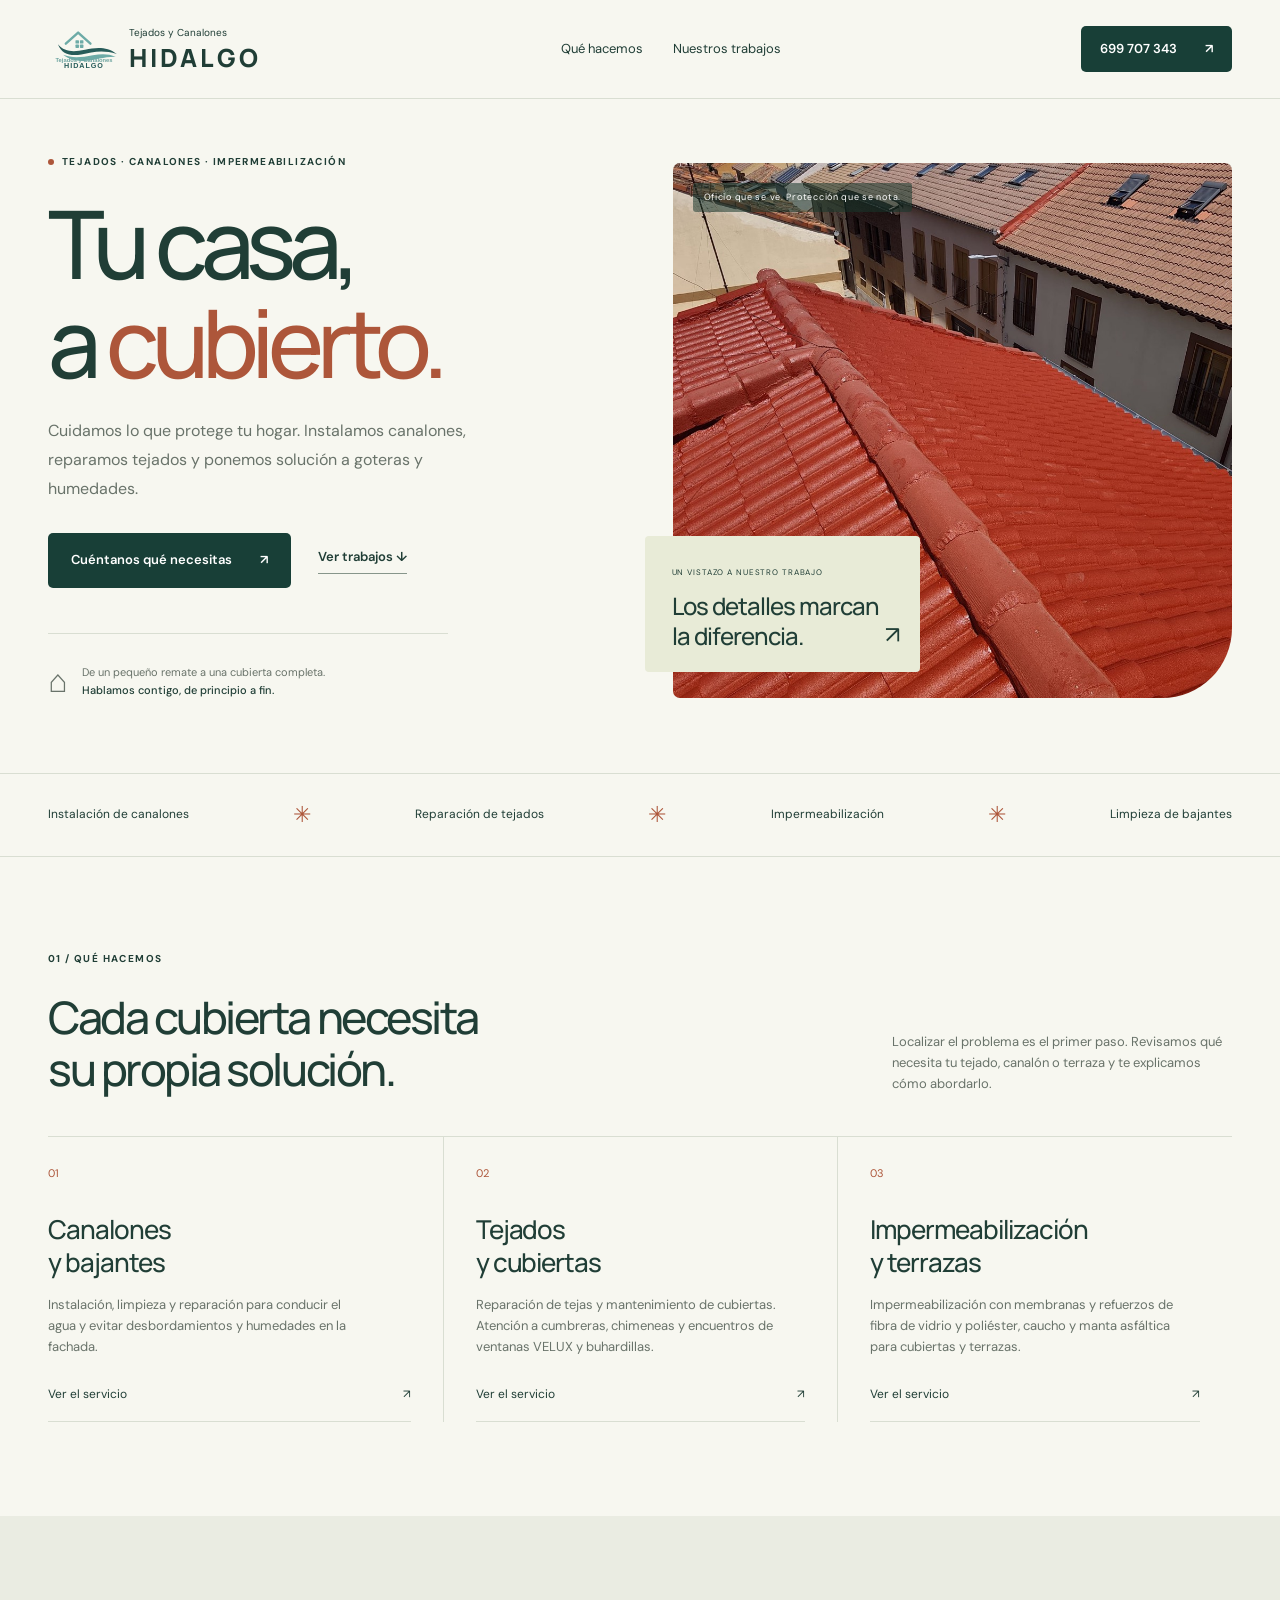
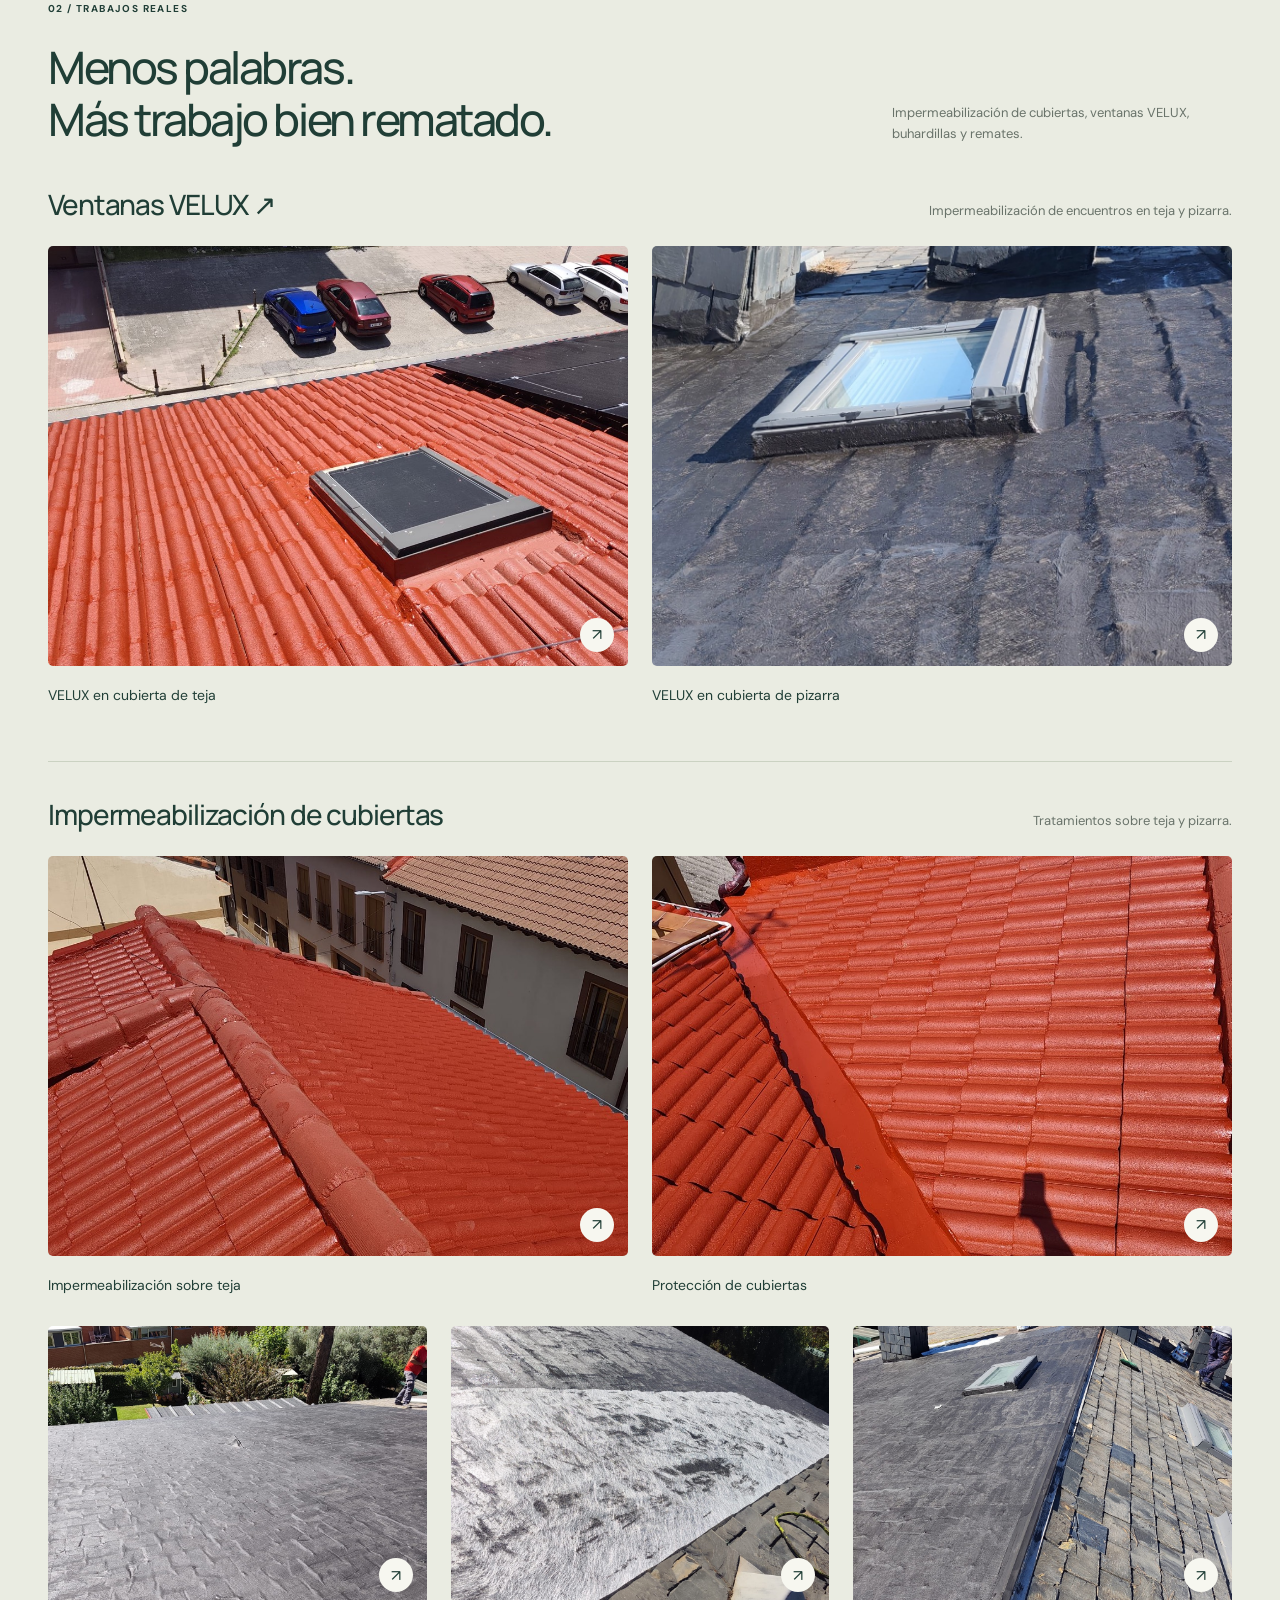
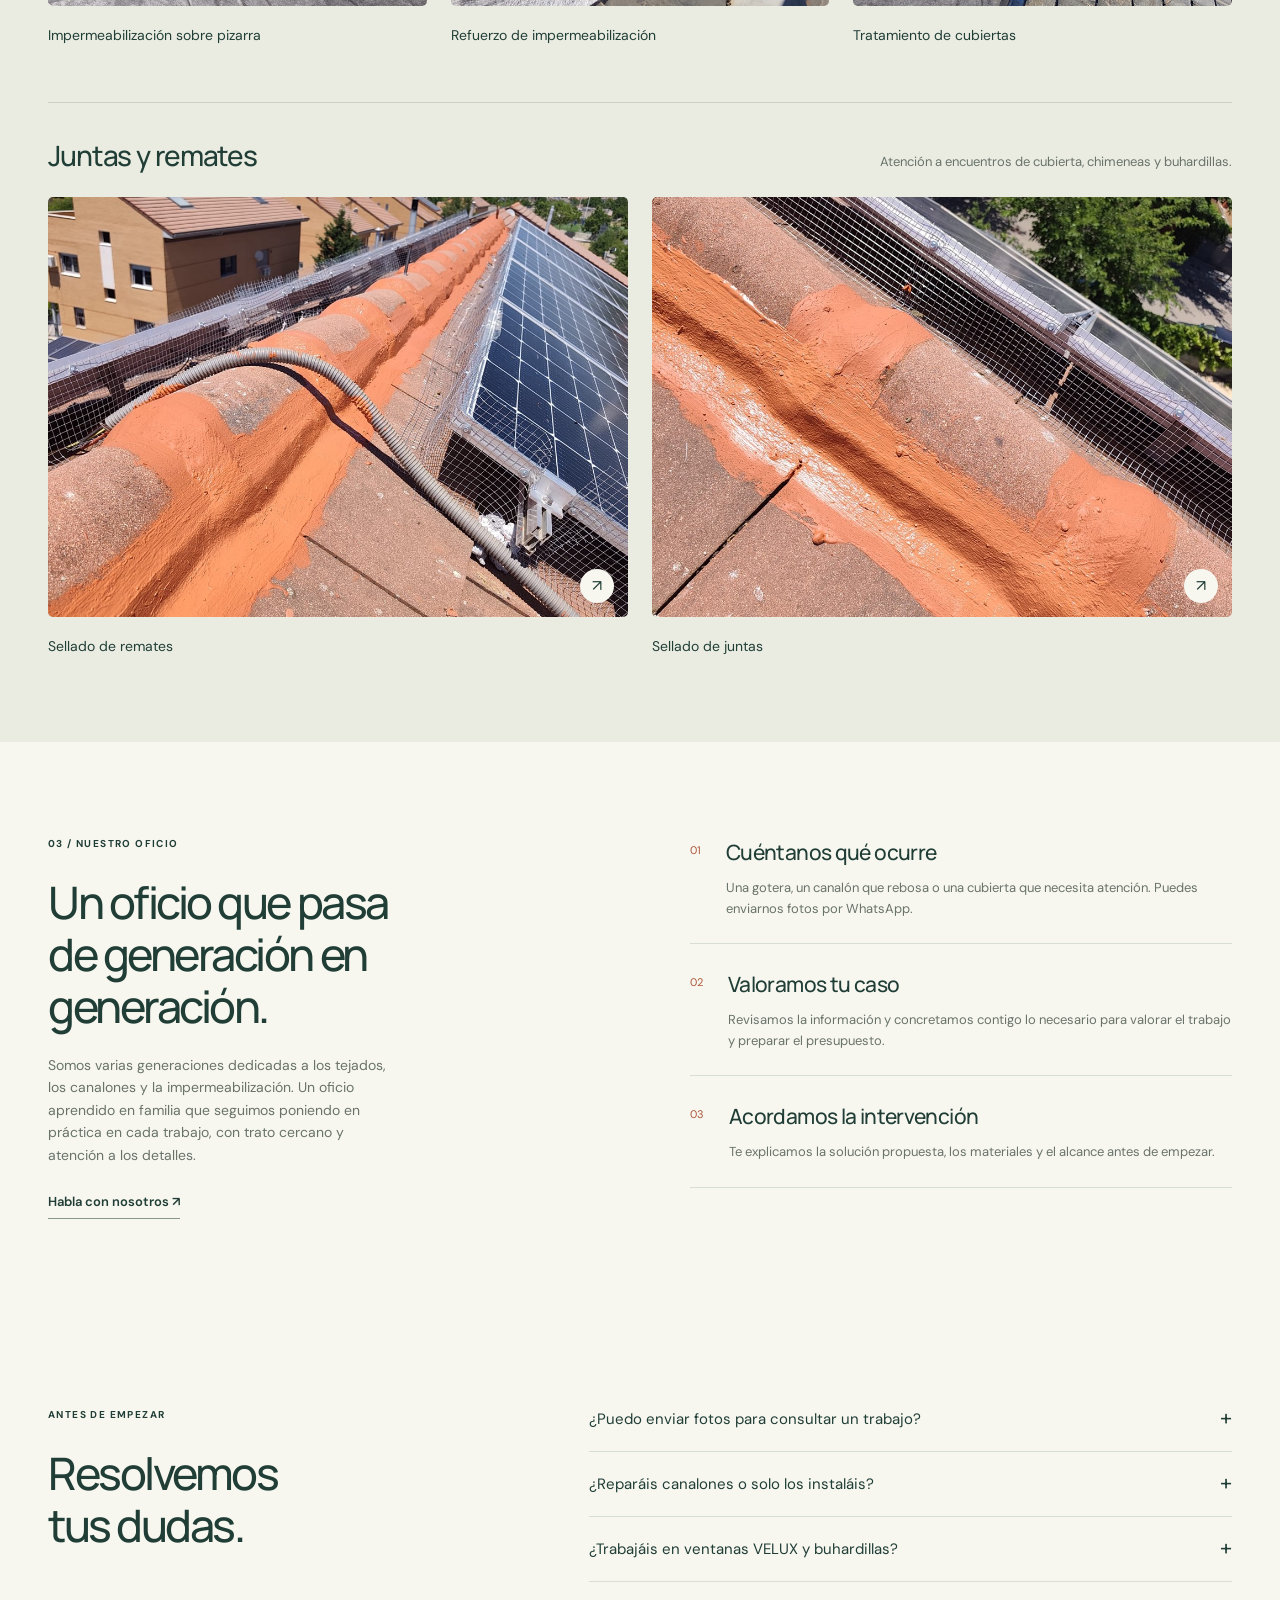
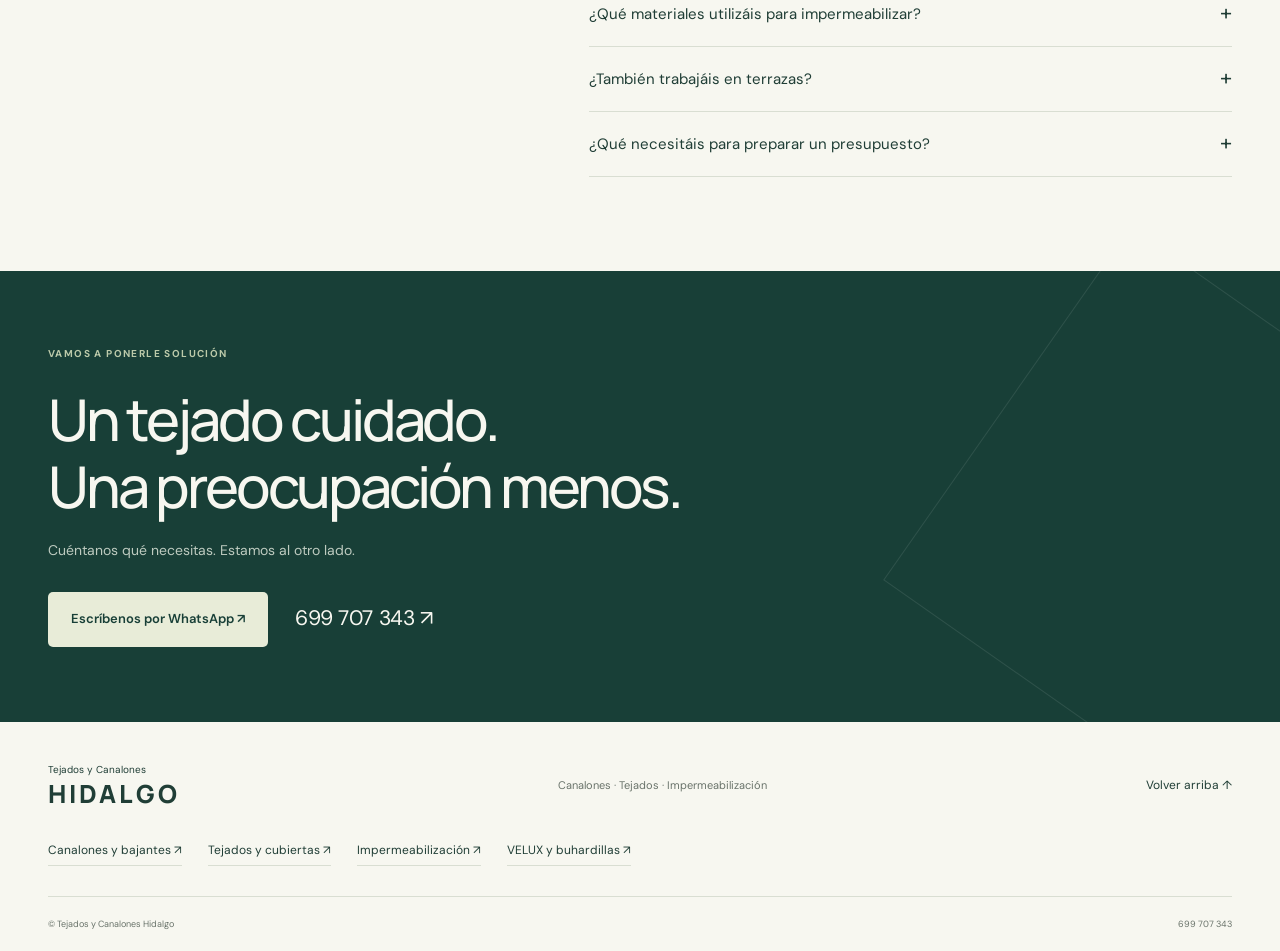
==== commit 4332745d: "Add detailed service pages and SEO navigation" ====
--- a/index.html
+++ b/index.html
@@ -16,14 +16,14 @@
 <main id="contenido"><section class="hero container" id="inicio"><div class="hero-copy"><p class="eyebrow"><span></span> Tejados · Canalones · Impermeabilización</p><h1>Tu casa,<br>a <em>cubierto.</em></h1><p class="hero-description">Cuidamos lo que protege tu hogar. Instalamos canalones, reparamos tejados y ponemos solución a goteras y humedades.</p><div class="actions"><a class="button" href="https://wa.me/34699707343?text=Hola%2C%20me%20gustar%C3%ADa%20consultar%20un%20trabajo.">Cuéntanos qué necesitas <span aria-hidden="true">↗</span></a><a class="text-link" href="#trabajos">Ver trabajos <span aria-hidden="true">↓</span></a></div><div class="hero-note"><span class="note-icon" aria-hidden="true">⌂</span><p>De un pequeño remate a una cubierta completa.<br><strong>Hablamos contigo, de principio a fin.</strong></p></div></div><div class="hero-visual"><img src="assets/photos/cubierta-teja-roja.jpg" alt="Cubierta de teja roja impermeabilizada por Tejados y Canalones Hidalgo" width="1050" height="1400" fetchpriority="high"><span class="image-label">Oficio que se ve. Protección que se nota.</span><a class="photo-tag" href="#trabajos"><span>UN VISTAZO A NUESTRO TRABAJO</span><strong>Los detalles marcan<br>la diferencia.</strong><b aria-hidden="true">↗</b></a></div></section>
 <div class="specialties"><div class="container"><span>Instalación de canalones</span><i aria-hidden="true">✳</i><span>Reparación de tejados</span><i aria-hidden="true">✳</i><span>Impermeabilización</span><i aria-hidden="true">✳</i><span>Limpieza de bajantes</span></div></div>
 <section class="section container" id="servicios"><div class="section-head"><div><p class="eyebrow">01 / Qué hacemos</p><h2>Cada cubierta necesita<br>su propia solución.</h2></div><p>Localizar el problema es el primer paso. Revisamos qué necesita tu tejado, canalón o terraza y te explicamos cómo abordarlo.</p></div><div class="services">
-<article><span class="service-number">01</span><h3>Canalones<br>y bajantes</h3><p>Instalación, limpieza y reparación para conducir el agua y evitar desbordamientos y humedades en la fachada.</p><a href="https://wa.me/34699707343?text=Hola%2C%20necesito%20informaci%C3%B3n%20sobre%20canalones.">Consultar canalones <span aria-hidden="true">↗</span></a></article>
-<article><span class="service-number">02</span><h3>Tejados<br>y cubiertas</h3><p>Reparación de tejas y mantenimiento de cubiertas. Atención a cumbreras, chimeneas y encuentros de ventanas VELUX y buhardillas.</p><a href="https://wa.me/34699707343?text=Hola%2C%20quiero%20consultar%20una%20reparaci%C3%B3n%20de%20tejado.">Consultar mi tejado <span aria-hidden="true">↗</span></a></article>
-<article><span class="service-number">03</span><h3>Impermeabilización<br>y terrazas</h3><p>Impermeabilización con membranas y refuerzos de fibra de vidrio y poliéster, caucho y manta asfáltica para cubiertas y terrazas.</p><a href="https://wa.me/34699707343?text=Hola%2C%20tengo%20una%20consulta%20sobre%20impermeabilizaci%C3%B3n.">Consultar una filtración <span aria-hidden="true">↗</span></a></article></div></section>
-<section class="work-section" id="trabajos"><div class="container"><div class="section-head"><div><p class="eyebrow">02 / Trabajos reales</p><h2>Menos palabras.<br>Más trabajo bien rematado.</h2></div><p>Impermeabilización de cubiertas, ventanas VELUX, buhardillas y remates.</p></div><div class="gallery-group" id="ventanas-tejado"><div class="gallery-heading"><h3>Ventanas VELUX</h3><p>Impermeabilización de encuentros en teja y pizarra.</p></div><div class="paired-grid"><figure class="work-card"><a class="photo-link" href="assets/photos/ventana-velux-tejado.jpg" aria-label="Ampliar: VELUX en cubierta de teja"><img src="assets/photos/ventana-velux-tejado.jpg" alt="Encuentro impermeabilizado de una ventana VELUX en cubierta de teja" width="1050" height="1400" loading="lazy"><span class="expand" aria-hidden="true">↗</span></a><figcaption><p>VELUX en cubierta de teja</p></figcaption></figure><figure class="work-card"><a class="photo-link" href="assets/photos/sellado-ventana-chimeneas-pizarra.jpg" aria-label="Ampliar: VELUX en cubierta de pizarra"><img src="assets/photos/sellado-ventana-chimeneas-pizarra.jpg" alt="Encuentro de una ventana VELUX con el revestimiento impermeable de la cubierta de pizarra" width="1200" height="1600" loading="lazy"><span class="expand" aria-hidden="true">↗</span></a><figcaption><p>VELUX en cubierta de pizarra</p></figcaption></figure></div></div><div class="gallery-group" id="pizarra"><div class="gallery-heading"><h3>Impermeabilización de cubiertas</h3><p>Tratamientos sobre teja y pizarra.</p></div><div class="work-grid"><figure class="work-card work-0"><a class="photo-link" href="assets/photos/cubierta-teja-roja.jpg" aria-label="Ampliar: Impermeabilización sobre teja"><img src="assets/photos/cubierta-teja-roja.jpg" alt="Revestimiento impermeable sobre cubierta de teja" width="1050" height="1400" loading="lazy"><span class="expand" aria-hidden="true">↗</span></a><figcaption><p>Impermeabilización sobre teja</p></figcaption></figure><figure class="work-card work-1"><a class="photo-link" href="assets/photos/tejado-impermeabilizado.jpg" aria-label="Ampliar: Protección de cubiertas"><img src="assets/photos/tejado-impermeabilizado.jpg" alt="Cubierta de teja con tratamiento impermeable" width="1050" height="1400" loading="lazy"><span class="expand" aria-hidden="true">↗</span></a><figcaption><p>Protección de cubiertas</p></figcaption></figure><figure class="work-card work-2"><a class="photo-link" href="assets/photos/cubierta-pizarra-impermeabilizacion.jpg" aria-label="Ampliar: Impermeabilización sobre pizarra"><img src="assets/photos/cubierta-pizarra-impermeabilizacion.jpg" alt="Revestimiento continuo sobre cubierta de pizarra" width="1200" height="1600" loading="lazy"><span class="expand" aria-hidden="true">↗</span></a><figcaption><p>Impermeabilización sobre pizarra</p></figcaption></figure><figure class="work-card work-3"><a class="photo-link" href="assets/photos/refuerzo-impermeabilizacion-pizarra.jpg" aria-label="Ampliar: Refuerzo de impermeabilización"><img src="assets/photos/refuerzo-impermeabilizacion-pizarra.jpg" alt="Refuerzo textil blanco durante la impermeabilización de una cubierta" width="1200" height="1600" loading="lazy"><span class="expand" aria-hidden="true">↗</span></a><figcaption><p>Refuerzo de impermeabilización</p></figcaption></figure><figure class="work-card work-4"><a class="photo-link" href="assets/photos/trabajo-cubierta-pizarra.jpg" aria-label="Ampliar: Tratamiento de cubiertas"><img src="assets/photos/trabajo-cubierta-pizarra.jpg" alt="Impermeabilización en curso de una cubierta de pizarra" width="1200" height="1600" loading="lazy"><span class="expand" aria-hidden="true">↗</span></a><figcaption><p>Tratamiento de cubiertas</p></figcaption></figure></div></div><div class="gallery-group" id="remates"><div class="gallery-heading"><h3>Juntas y remates</h3><p>Atención a encuentros de cubierta, chimeneas y buhardillas.</p></div><div class="paired-grid"><figure class="work-card"><a class="photo-link" href="assets/photos/remate-cumbrera-paneles.jpg" aria-label="Ampliar: Sellado de remates"><img src="assets/photos/remate-cumbrera-paneles.jpg" alt="Revestimiento localizado sobre juntas de un remate de cubierta junto a paneles solares" width="1050" height="1400" loading="lazy"><span class="expand" aria-hidden="true">↗</span></a><figcaption><p>Sellado de remates</p></figcaption></figure><figure class="work-card"><a class="photo-link" href="assets/photos/impermeabilizacion-canalon.jpg" aria-label="Ampliar: Sellado de juntas"><img src="assets/photos/impermeabilizacion-canalon.jpg" alt="Detalle de juntas tratadas en un remate de tejas junto a paneles solares" width="1050" height="1400" loading="lazy"><span class="expand" aria-hidden="true">↗</span></a><figcaption><p>Sellado de juntas</p></figcaption></figure></div></div></div></section>
+<article><span class="service-number">01</span><h3>Canalones<br>y bajantes</h3><p>Instalación, limpieza y reparación para conducir el agua y evitar desbordamientos y humedades en la fachada.</p><a href="canalones-bajantes.html">Ver el servicio <span aria-hidden="true">↗</span></a></article>
+<article><span class="service-number">02</span><h3>Tejados<br>y cubiertas</h3><p>Reparación de tejas y mantenimiento de cubiertas. Atención a cumbreras, chimeneas y encuentros de ventanas VELUX y buhardillas.</p><a href="reparacion-tejados.html">Ver el servicio <span aria-hidden="true">↗</span></a></article>
+<article><span class="service-number">03</span><h3>Impermeabilización<br>y terrazas</h3><p>Impermeabilización con membranas y refuerzos de fibra de vidrio y poliéster, caucho y manta asfáltica para cubiertas y terrazas.</p><a href="impermeabilizacion-cubiertas-terrazas.html">Ver el servicio <span aria-hidden="true">↗</span></a></article></div></section>
+<section class="work-section" id="trabajos"><div class="container"><div class="section-head"><div><p class="eyebrow">02 / Trabajos reales</p><h2>Menos palabras.<br>Más trabajo bien rematado.</h2></div><p>Impermeabilización de cubiertas, ventanas VELUX, buhardillas y remates.</p></div><div class="gallery-group" id="ventanas-tejado"><div class="gallery-heading"><h3><a href="velux-buhardillas.html">Ventanas VELUX ↗</a></h3><p>Impermeabilización de encuentros en teja y pizarra.</p></div><div class="paired-grid"><figure class="work-card"><a class="photo-link" href="assets/photos/ventana-velux-tejado.jpg" aria-label="Ampliar: VELUX en cubierta de teja"><img src="assets/photos/ventana-velux-tejado.jpg" alt="Encuentro impermeabilizado de una ventana VELUX en cubierta de teja" width="1050" height="1400" loading="lazy"><span class="expand" aria-hidden="true">↗</span></a><figcaption><p>VELUX en cubierta de teja</p></figcaption></figure><figure class="work-card"><a class="photo-link" href="assets/photos/sellado-ventana-chimeneas-pizarra.jpg" aria-label="Ampliar: VELUX en cubierta de pizarra"><img src="assets/photos/sellado-ventana-chimeneas-pizarra.jpg" alt="Encuentro de una ventana VELUX con el revestimiento impermeable de la cubierta de pizarra" width="1200" height="1600" loading="lazy"><span class="expand" aria-hidden="true">↗</span></a><figcaption><p>VELUX en cubierta de pizarra</p></figcaption></figure></div></div><div class="gallery-group" id="pizarra"><div class="gallery-heading"><h3>Impermeabilización de cubiertas</h3><p>Tratamientos sobre teja y pizarra.</p></div><div class="work-grid"><figure class="work-card work-0"><a class="photo-link" href="assets/photos/cubierta-teja-roja.jpg" aria-label="Ampliar: Impermeabilización sobre teja"><img src="assets/photos/cubierta-teja-roja.jpg" alt="Revestimiento impermeable sobre cubierta de teja" width="1050" height="1400" loading="lazy"><span class="expand" aria-hidden="true">↗</span></a><figcaption><p>Impermeabilización sobre teja</p></figcaption></figure><figure class="work-card work-1"><a class="photo-link" href="assets/photos/tejado-impermeabilizado.jpg" aria-label="Ampliar: Protección de cubiertas"><img src="assets/photos/tejado-impermeabilizado.jpg" alt="Cubierta de teja con tratamiento impermeable" width="1050" height="1400" loading="lazy"><span class="expand" aria-hidden="true">↗</span></a><figcaption><p>Protección de cubiertas</p></figcaption></figure><figure class="work-card work-2"><a class="photo-link" href="assets/photos/cubierta-pizarra-impermeabilizacion.jpg" aria-label="Ampliar: Impermeabilización sobre pizarra"><img src="assets/photos/cubierta-pizarra-impermeabilizacion.jpg" alt="Revestimiento continuo sobre cubierta de pizarra" width="1200" height="1600" loading="lazy"><span class="expand" aria-hidden="true">↗</span></a><figcaption><p>Impermeabilización sobre pizarra</p></figcaption></figure><figure class="work-card work-3"><a class="photo-link" href="assets/photos/refuerzo-impermeabilizacion-pizarra.jpg" aria-label="Ampliar: Refuerzo de impermeabilización"><img src="assets/photos/refuerzo-impermeabilizacion-pizarra.jpg" alt="Refuerzo textil blanco durante la impermeabilización de una cubierta" width="1200" height="1600" loading="lazy"><span class="expand" aria-hidden="true">↗</span></a><figcaption><p>Refuerzo de impermeabilización</p></figcaption></figure><figure class="work-card work-4"><a class="photo-link" href="assets/photos/trabajo-cubierta-pizarra.jpg" aria-label="Ampliar: Tratamiento de cubiertas"><img src="assets/photos/trabajo-cubierta-pizarra.jpg" alt="Impermeabilización en curso de una cubierta de pizarra" width="1200" height="1600" loading="lazy"><span class="expand" aria-hidden="true">↗</span></a><figcaption><p>Tratamiento de cubiertas</p></figcaption></figure></div></div><div class="gallery-group" id="remates"><div class="gallery-heading"><h3>Juntas y remates</h3><p>Atención a encuentros de cubierta, chimeneas y buhardillas.</p></div><div class="paired-grid"><figure class="work-card"><a class="photo-link" href="assets/photos/remate-cumbrera-paneles.jpg" aria-label="Ampliar: Sellado de remates"><img src="assets/photos/remate-cumbrera-paneles.jpg" alt="Revestimiento localizado sobre juntas de un remate de cubierta junto a paneles solares" width="1050" height="1400" loading="lazy"><span class="expand" aria-hidden="true">↗</span></a><figcaption><p>Sellado de remates</p></figcaption></figure><figure class="work-card"><a class="photo-link" href="assets/photos/impermeabilizacion-canalon.jpg" aria-label="Ampliar: Sellado de juntas"><img src="assets/photos/impermeabilizacion-canalon.jpg" alt="Detalle de juntas tratadas en un remate de tejas junto a paneles solares" width="1050" height="1400" loading="lazy"><span class="expand" aria-hidden="true">↗</span></a><figcaption><p>Sellado de juntas</p></figcaption></figure></div></div></div></section>
 <section class="section container process" id="nosotros"><div><p class="eyebrow">03 / Nuestro oficio</p><h2>Un oficio que pasa<br>de generación en generación.</h2><p>Somos varias generaciones dedicadas a los tejados, los canalones y la impermeabilización. Un oficio aprendido en familia que seguimos poniendo en práctica en cada trabajo, con trato cercano y atención a los detalles.</p><a class="text-link" href="tel:+34699707343">Habla con nosotros ↗</a></div><ol><li><span>01</span><div><h3>Cuéntanos qué ocurre</h3><p>Una gotera, un canalón que rebosa o una cubierta que necesita atención. Puedes enviarnos fotos por WhatsApp.</p></div></li><li><span>02</span><div><h3>Valoramos tu caso</h3><p>Revisamos la información y concretamos contigo lo necesario para valorar el trabajo y preparar el presupuesto.</p></div></li><li><span>03</span><div><h3>Acordamos la intervención</h3><p>Te explicamos la solución propuesta, los materiales y el alcance antes de empezar.</p></div></li></ol></section>
 <section class="section container faq"><div><p class="eyebrow">Antes de empezar</p><h2>Resolvemos<br>tus dudas.</h2></div><div class="questions"><details><summary>¿Puedo enviar fotos para consultar un trabajo?</summary><p>Sí. Envíanos por WhatsApp fotos de la zona afectada, una descripción del problema y la localidad. Nos servirán para una primera valoración; según el caso, será necesario revisar la cubierta en persona.</p></details><details><summary>¿Reparáis canalones o solo los instaláis?</summary><p>Realizamos instalación, limpieza y reparación de canalones y bajantes. El estado de las piezas y el origen del problema determinarán la solución adecuada.</p></details><details><summary>¿Trabajáis en ventanas VELUX y buhardillas?</summary><p>Realizamos trabajos de impermeabilización y sellado en los encuentros de ventanas VELUX y buhardillas con la cubierta, así como en chimeneas y otros remates.</p></details><details><summary>¿Qué materiales utilizáis para impermeabilizar?</summary><p>Trabajamos con membranas y refuerzos de fibra de vidrio y poliéster, caucho y manta asfáltica. La solución se valora según el estado de la cubierta y el tipo de intervención.</p></details><details><summary>¿También trabajáis en terrazas?</summary><p>Sí, realizamos impermeabilización de terrazas y superficies planas, prestando atención a juntas, desagües y encuentros donde puede filtrarse el agua.</p></details><details><summary>¿Qué necesitáis para preparar un presupuesto?</summary><p>Indícanos la localidad, el tipo de trabajo y qué problema has observado. Si tienes fotos, envíanoslas. Con esa información concretaremos contigo los siguientes pasos.</p></details></div></section>
 <section class="contact" id="contacto"><div class="container contact-inner"><p class="eyebrow">Vamos a ponerle solución</p><h2>Un tejado cuidado.<br>Una preocupación menos.</h2><p>Cuéntanos qué necesitas. Estamos al otro lado.</p><div class="actions"><a class="button light" href="https://wa.me/34699707343?text=Hola%2C%20me%20gustar%C3%ADa%20pedir%20informaci%C3%B3n%20para%20un%20trabajo.">Escríbenos por WhatsApp ↗</a><a class="contact-phone" href="tel:+34699707343">699 707 343 ↗</a></div></div></section></main>
-<footer><div class="container footer-inner"><a class="brand" href="#inicio"><span>Tejados y Canalones<strong>HIDALGO</strong></span></a><p>Canalones · Tejados · Impermeabilización</p><a href="#inicio">Volver arriba ↑</a></div><div class="container footer-bottom"><span>© Tejados y Canalones Hidalgo</span><a href="tel:+34699707343">699 707 343</a></div></footer>
+<footer><div class="container footer-inner"><a class="brand" href="#inicio"><span>Tejados y Canalones<strong>HIDALGO</strong></span></a><p>Canalones · Tejados · Impermeabilización</p><a href="#inicio">Volver arriba ↑</a></div><div class="container"><nav class="service-links" aria-label="Servicios"><a href="canalones-bajantes.html">Canalones y bajantes ↗</a><a href="reparacion-tejados.html">Tejados y cubiertas ↗</a><a href="impermeabilizacion-cubiertas-terrazas.html">Impermeabilización ↗</a><a href="velux-buhardillas.html">VELUX y buhardillas ↗</a></nav></div><div class="container footer-bottom"><span>© Tejados y Canalones Hidalgo</span><a href="tel:+34699707343">699 707 343</a></div></footer>
 <div class="mobile-contact"><a href="tel:+34699707343">Llamar ↗</a><a href="https://wa.me/34699707343">WhatsApp ↗</a></div>
 <dialog class="lightbox" aria-label="Fotografía de trabajo ampliada"><button class="close-lightbox" aria-label="Cerrar fotografía">Cerrar ×</button><img alt=""><p></p></dialog>
 </body></html>
--- a/styles.css
+++ b/styles.css
@@ -4,3 +4,6 @@
 
 /* Trabajos agrupados por tipo de intervención */
 .gallery-group+.gallery-group{margin-top:55px;padding-top:35px;border-top:1px solid #cbd2c2}.gallery-heading{display:flex;align-items:baseline;justify-content:space-between;gap:25px;margin-bottom:24px}.gallery-heading h3{font-size:28px;line-height:1.25;letter-spacing:-.04em}.gallery-heading>p{font-size:13px;color:var(--muted)}.paired-grid{display:grid;grid-template-columns:repeat(2,minmax(0,1fr));gap:24px}.paired-grid .work-card{grid-column:auto}.paired-grid img{height:420px;object-position:center}@media(max-width:760px){.gallery-heading{display:block;margin-bottom:20px}.gallery-heading h3{font-size:25px}.gallery-heading>p{margin-top:9px;font-size:12px}.gallery-group+.gallery-group{margin-top:36px;padding-top:28px}.paired-grid{gap:16px}.paired-grid img{height:245px}.paired-grid figcaption p{font-size:11px}}
+
+/* Páginas de servicios */
+.service-links{display:flex;flex-wrap:wrap;gap:14px 26px;margin-top:28px;font-size:12px}.service-links a{border-bottom:1px solid var(--line);padding:5px 0}.service-hero{padding-block:30px 65px}.breadcrumbs{font-size:11px;color:var(--muted);margin-bottom:40px}.breadcrumbs a{text-decoration:underline}.service-hero h1{max-width:1000px;font-size:clamp(40px,5.3vw,72px);line-height:1.1;letter-spacing:-.055em;overflow-wrap:break-word}.service-lead{max-width:680px;color:var(--muted);font-size:18px;margin-top:25px}.service-intro{display:grid;grid-template-columns:1fr 1fr;gap:80px;padding-block:55px;border-top:1px solid var(--line)}.service-intro p,.service-columns>div>p{color:var(--muted);font-size:15px}.service-detail{display:grid;grid-template-columns:repeat(3,minmax(0,1fr));gap:35px;padding-block:15px 75px}.service-detail article{border-top:1px solid var(--line);padding-top:20px}.service-detail h2{font-size:24px;line-height:1.25;margin-block:18px 15px;letter-spacing:-.04em;overflow-wrap:break-word}.service-detail p{font-size:14px;color:var(--muted)}.service-diagnosis{background:#e7eadb;padding-block:65px}.service-columns{display:grid;grid-template-columns:1fr 1fr;gap:80px}.service-columns h2{font-size:32px;margin-bottom:24px}.service-columns ul{padding-left:20px;font-size:14px}.service-columns li{margin-bottom:12px}.service-columns .service-small{font-size:12px;margin-top:22px}.service-photos{display:grid;grid-template-columns:repeat(2,minmax(0,1fr));gap:28px}.service-photos img{height:400px;width:100%}.service-photos .work-card{grid-column:auto}.service-photos .work-card:last-child:nth-child(odd){grid-column:1/-1}.service-photos .work-card:last-child:nth-child(odd) img{height:380px}.service-columns .questions h2{margin-bottom:12px}.service-columns .questions details:first-of-type{border-top:1px solid var(--line)}.contact .container>p:not(.eyebrow){margin-top:20px;color:#becbc0;font-size:14px}@media(max-width:900px){.service-intro,.service-columns{gap:40px}.service-detail{gap:22px}.service-detail h2{font-size:22px}.service-hero h1{font-size:52px}}@media(max-width:760px){.service-hero{padding-block:23px 40px}.breadcrumbs{margin-bottom:30px}.service-hero h1{font-size:clamp(32px,9.3vw,44px)}.service-lead{font-size:15px;margin-top:20px}.service-intro,.service-columns,.service-detail{grid-template-columns:1fr;gap:25px}.service-intro{padding-block:35px}.service-intro h2{font-size:30px}.service-detail{padding-block:0 40px;gap:25px}.service-detail h2{font-size:25px}.service-diagnosis{padding-block:42px}.service-columns h2{font-size:28px;margin-bottom:18px}.service-columns>div>p{font-size:14px}.service-photos{gap:22px;grid-template-columns:1fr}.service-photos .work-card:last-child:nth-child(odd){grid-column:auto}.service-photos img,.service-photos .work-card:last-child:nth-child(odd) img{height:340px}.service-links{display:grid;grid-template-columns:1fr 1fr;font-size:11px;gap:10px 18px}}
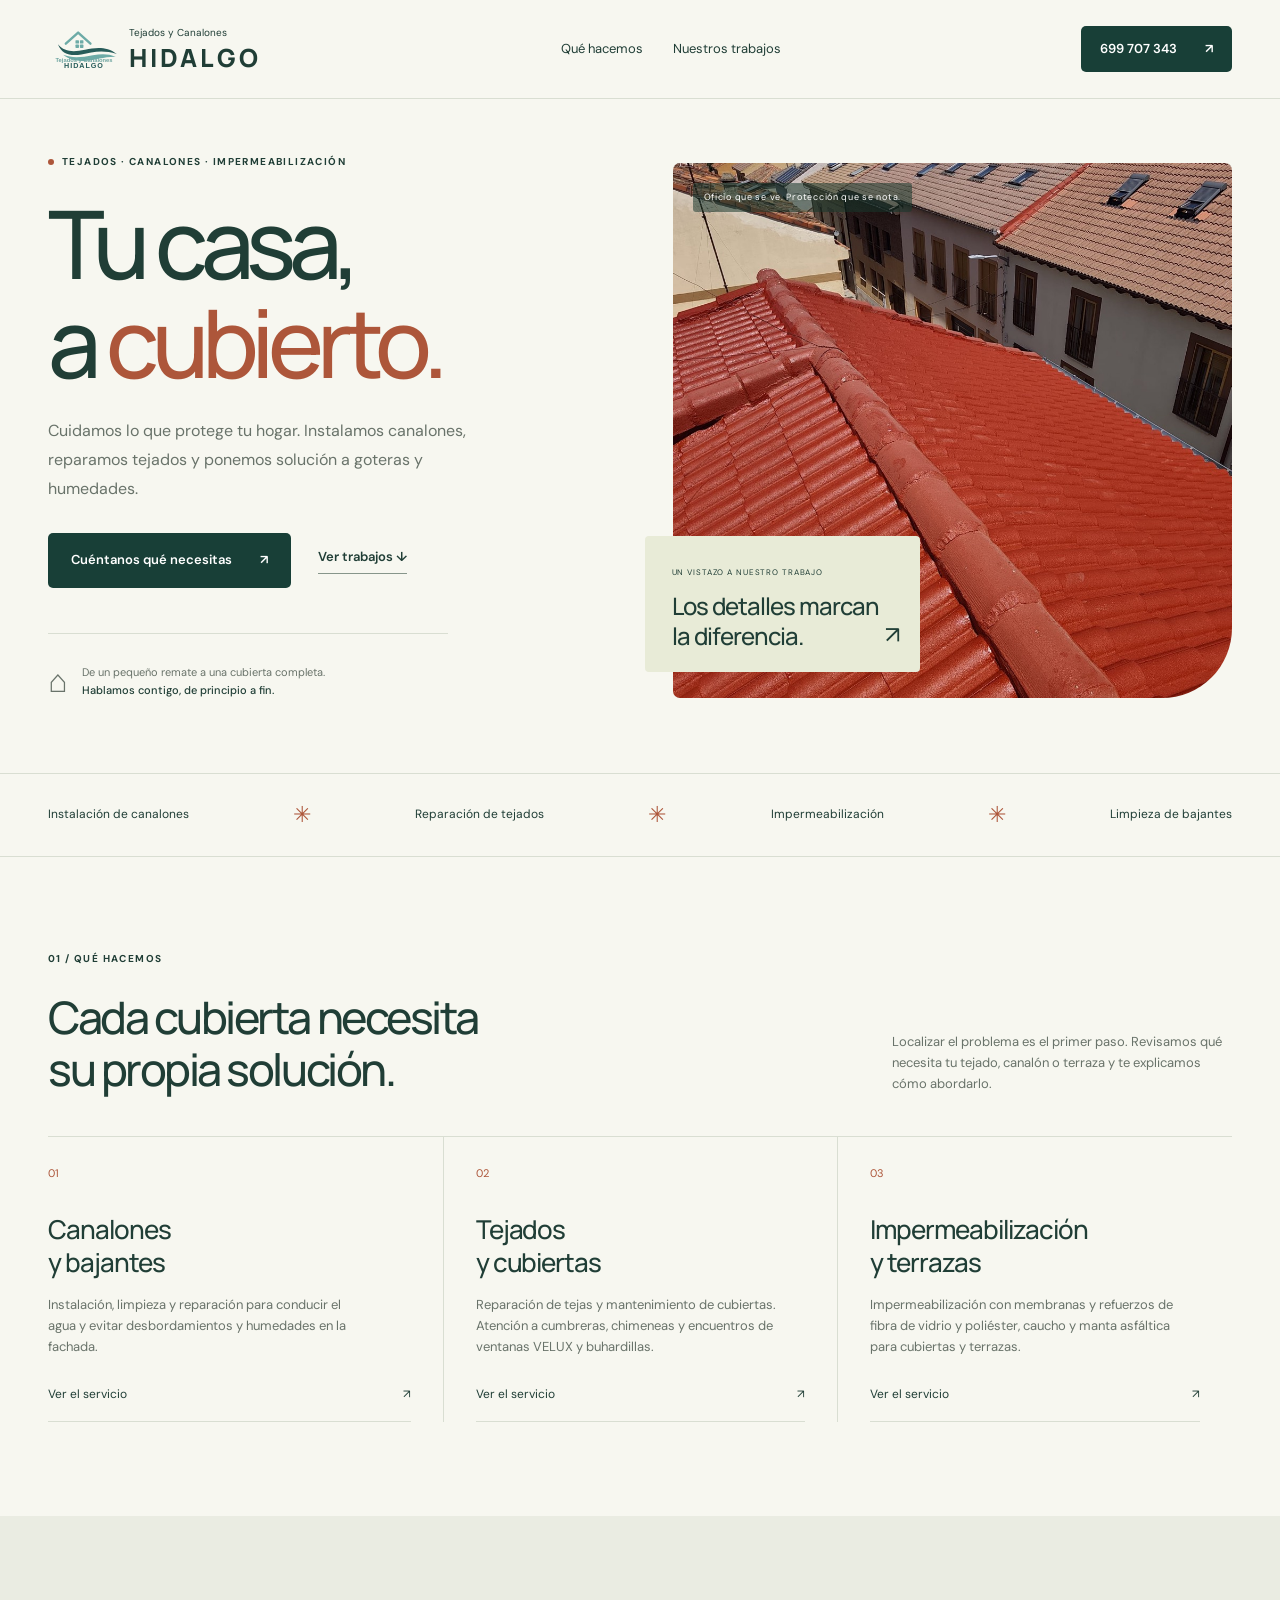
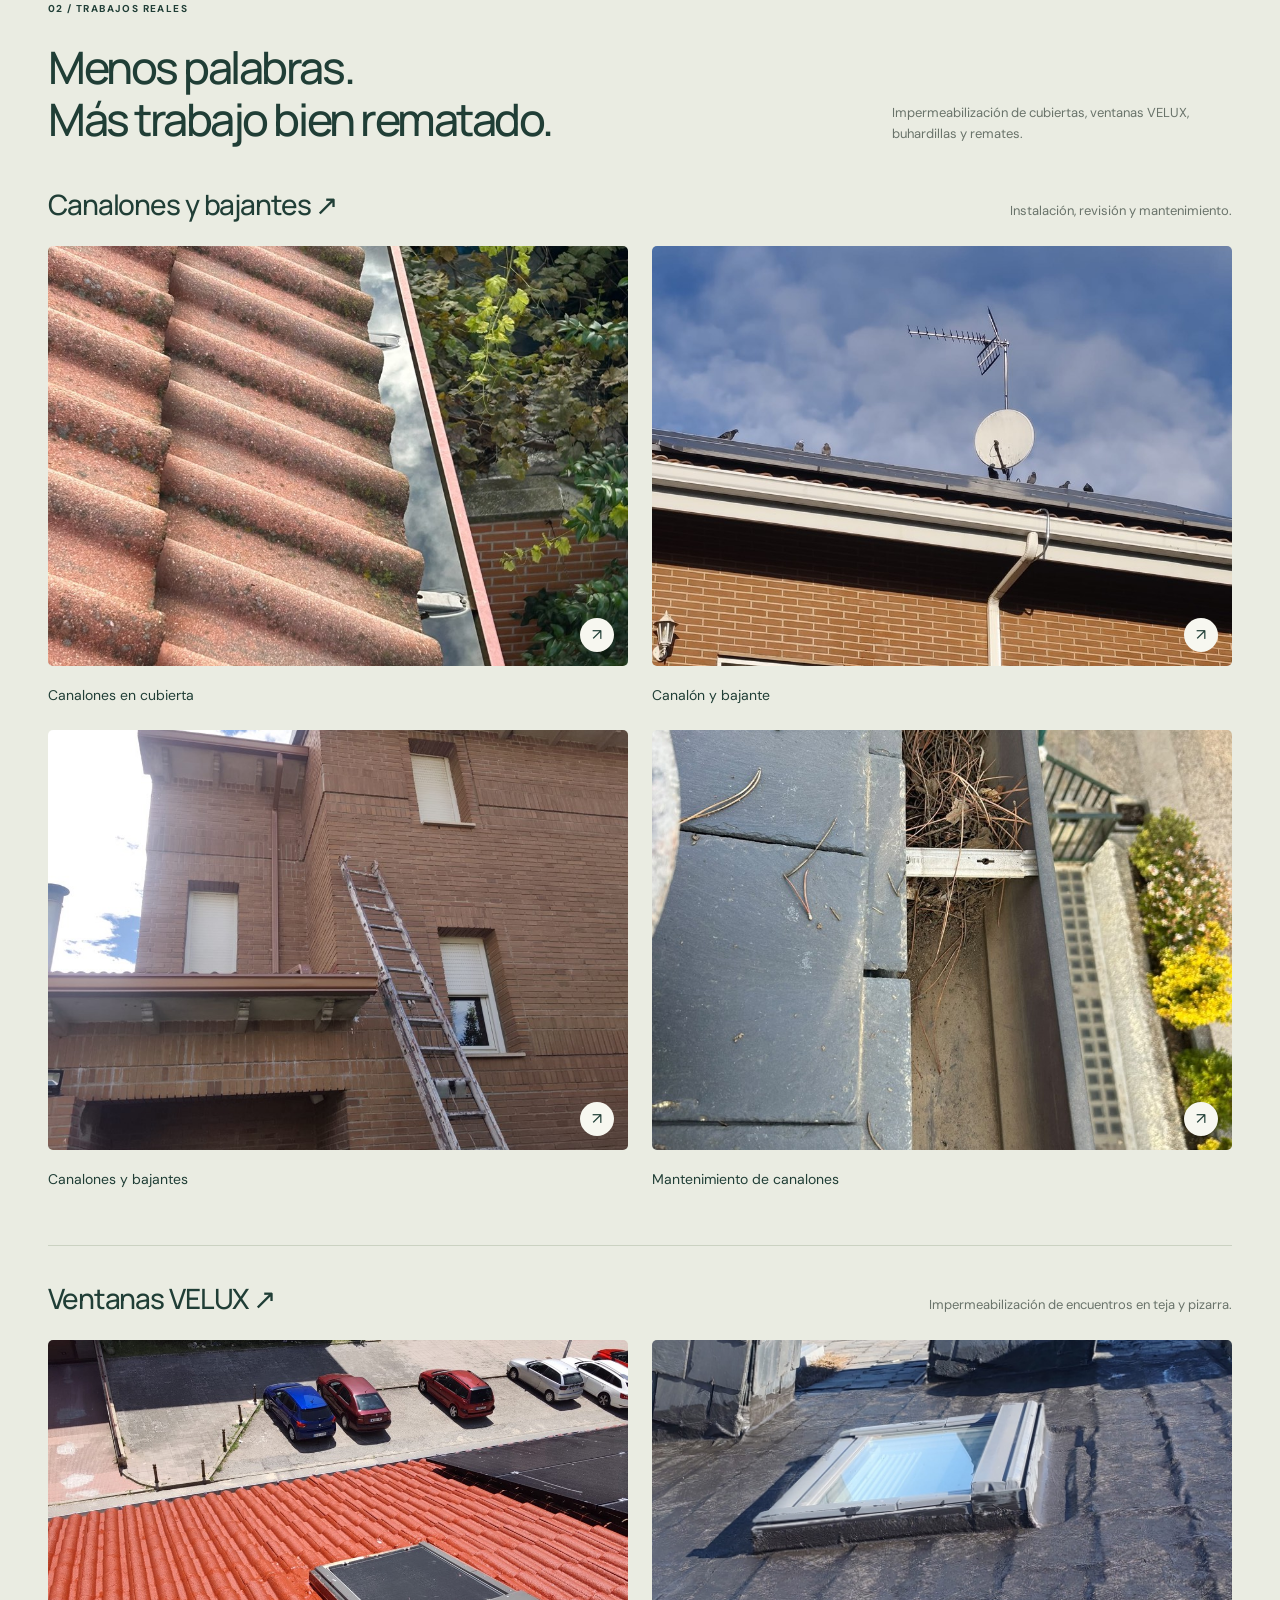
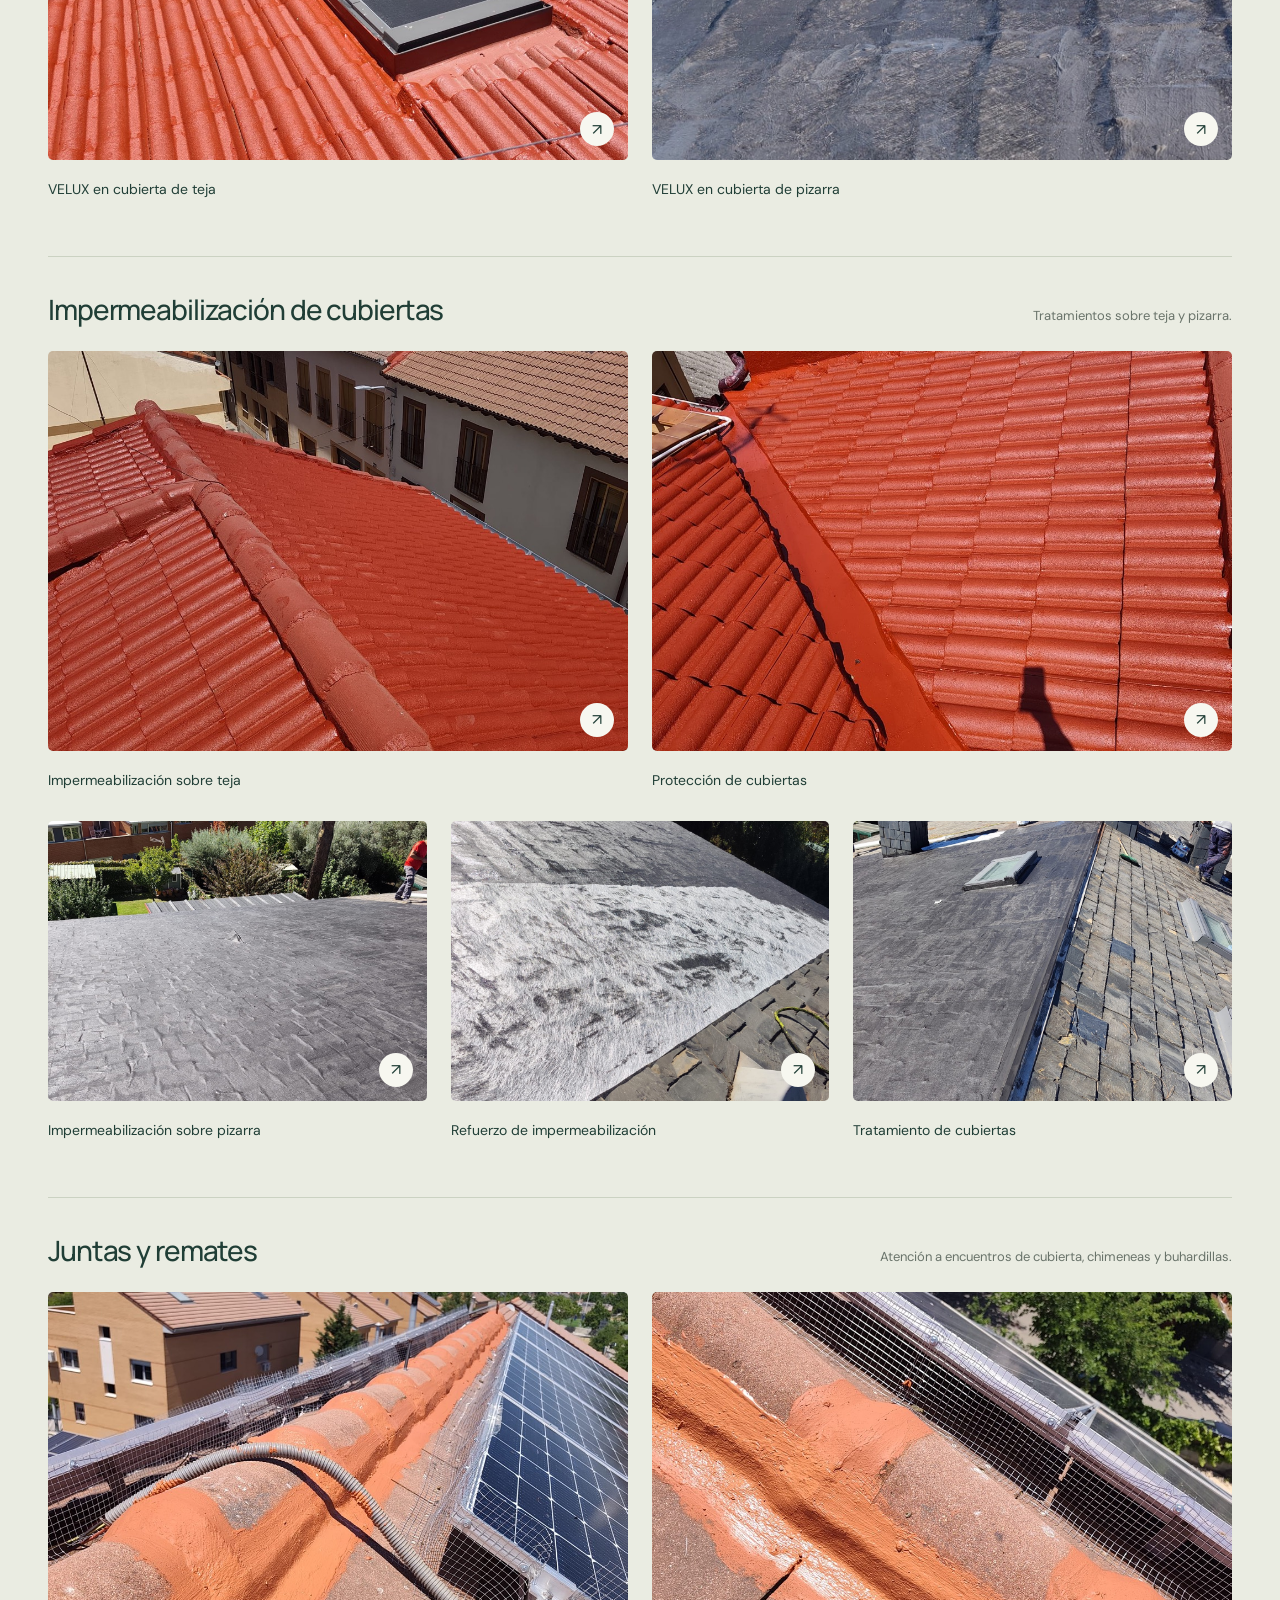
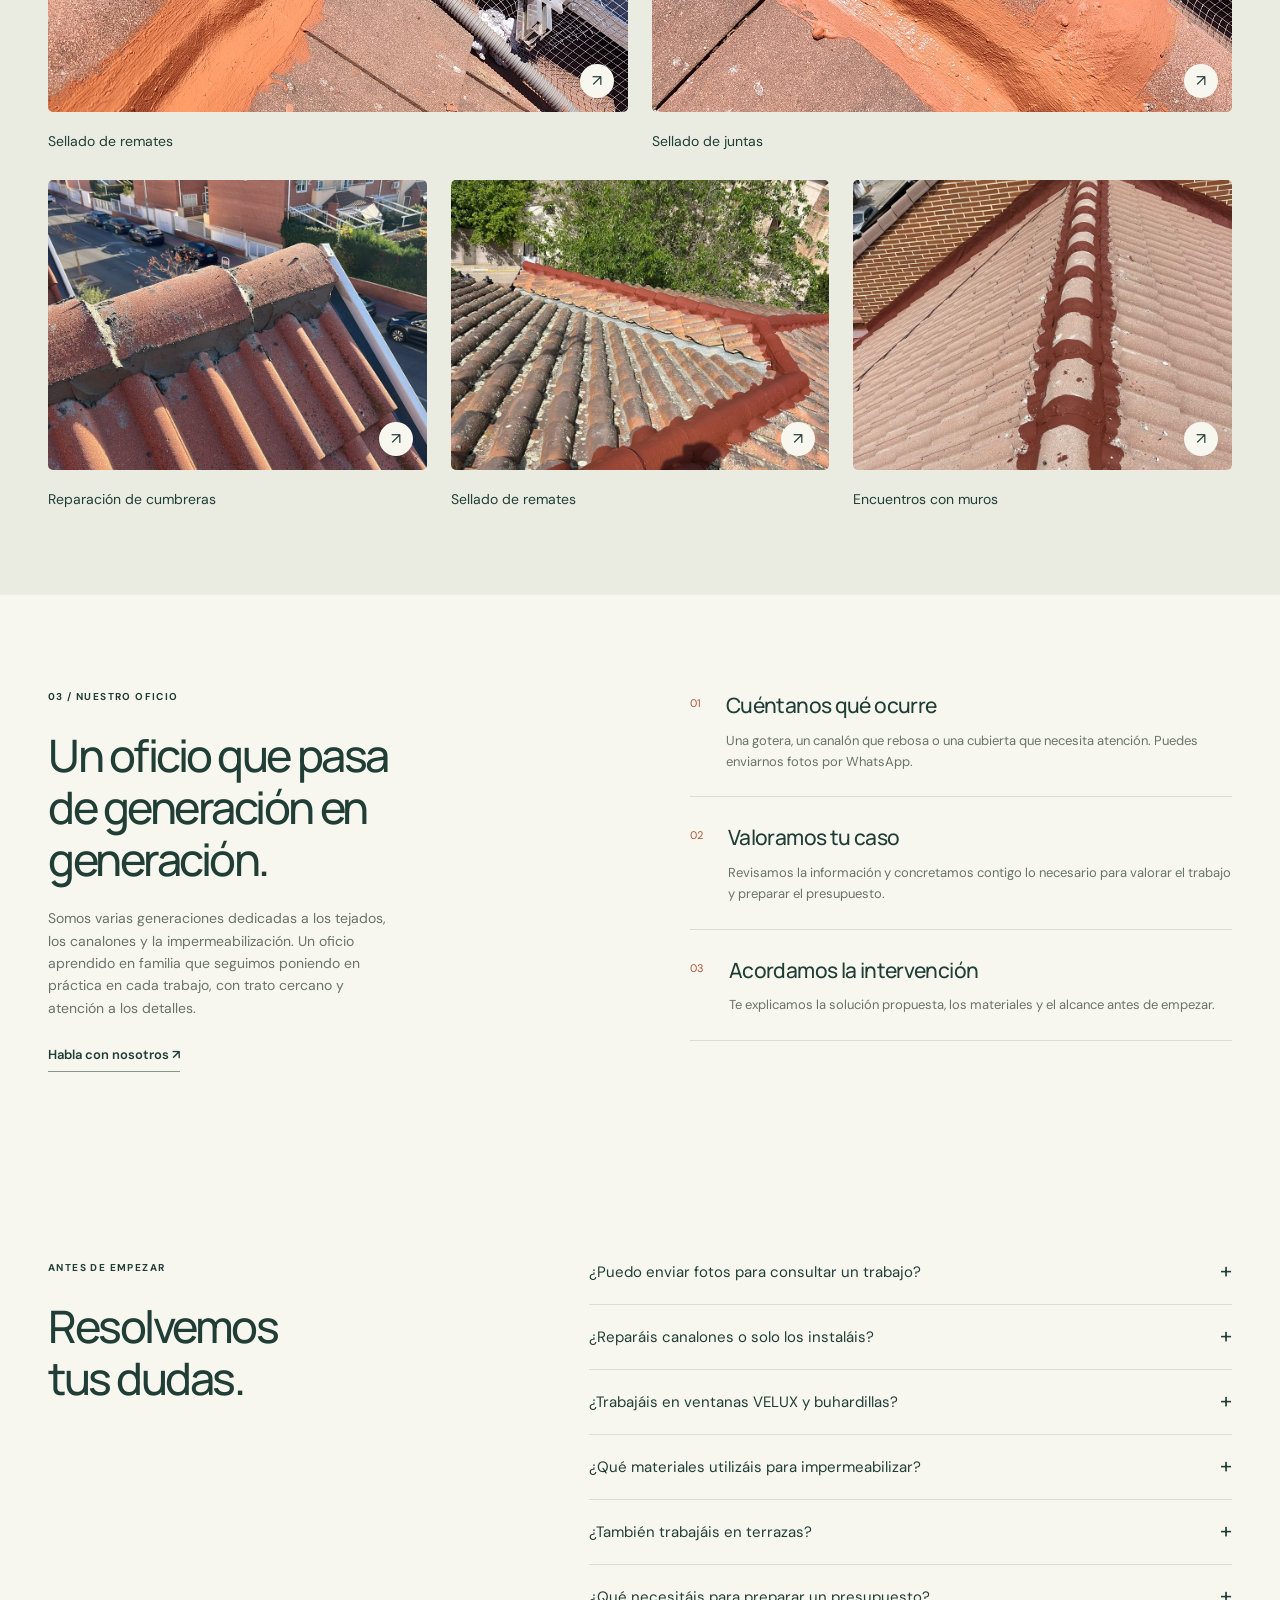
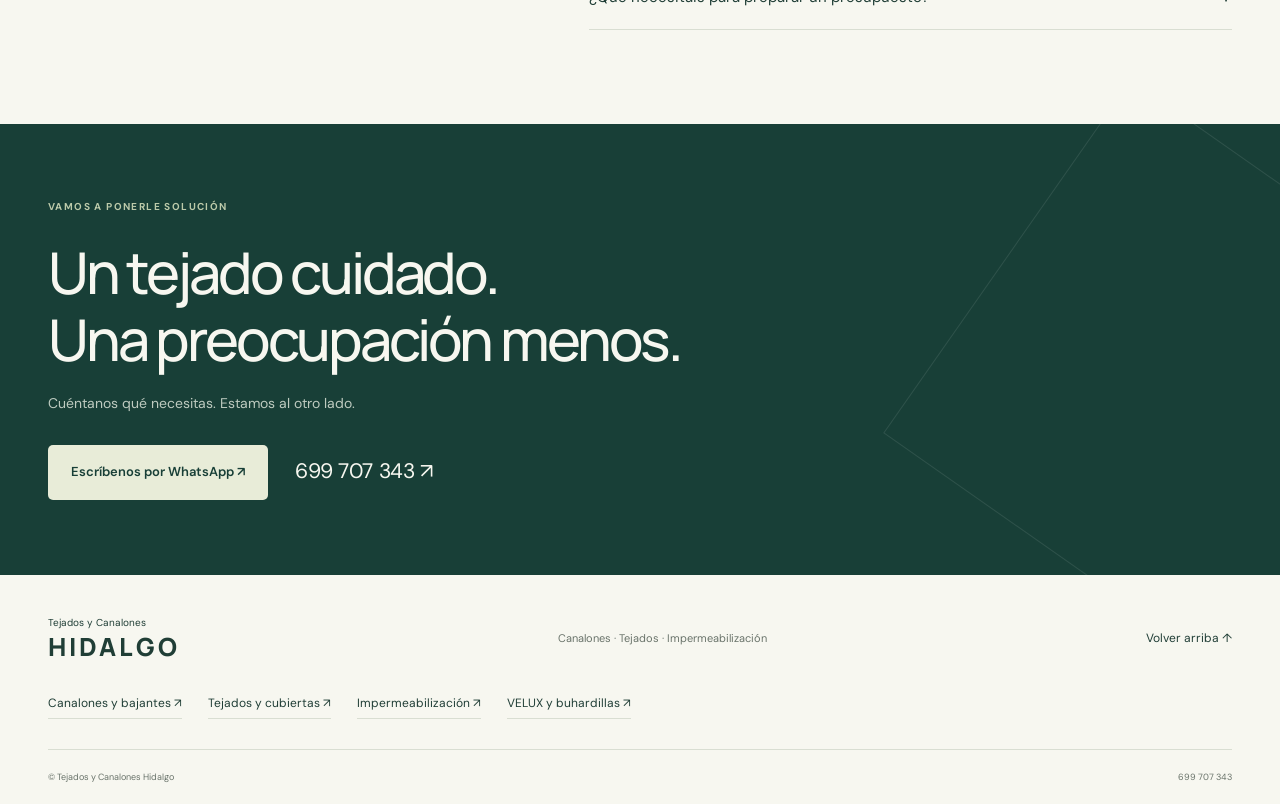
==== commit cd10db99: "Show new gutter and roof repair galleries" ====
--- a/index.html
+++ b/index.html
@@ -19,7 +19,7 @@
 <article><span class="service-number">01</span><h3>Canalones<br>y bajantes</h3><p>Instalación, limpieza y reparación para conducir el agua y evitar desbordamientos y humedades en la fachada.</p><a href="canalones-bajantes.html">Ver el servicio <span aria-hidden="true">↗</span></a></article>
 <article><span class="service-number">02</span><h3>Tejados<br>y cubiertas</h3><p>Reparación de tejas y mantenimiento de cubiertas. Atención a cumbreras, chimeneas y encuentros de ventanas VELUX y buhardillas.</p><a href="reparacion-tejados.html">Ver el servicio <span aria-hidden="true">↗</span></a></article>
 <article><span class="service-number">03</span><h3>Impermeabilización<br>y terrazas</h3><p>Impermeabilización con membranas y refuerzos de fibra de vidrio y poliéster, caucho y manta asfáltica para cubiertas y terrazas.</p><a href="impermeabilizacion-cubiertas-terrazas.html">Ver el servicio <span aria-hidden="true">↗</span></a></article></div></section>
-<section class="work-section" id="trabajos"><div class="container"><div class="section-head"><div><p class="eyebrow">02 / Trabajos reales</p><h2>Menos palabras.<br>Más trabajo bien rematado.</h2></div><p>Impermeabilización de cubiertas, ventanas VELUX, buhardillas y remates.</p></div><div class="gallery-group" id="ventanas-tejado"><div class="gallery-heading"><h3><a href="velux-buhardillas.html">Ventanas VELUX ↗</a></h3><p>Impermeabilización de encuentros en teja y pizarra.</p></div><div class="paired-grid"><figure class="work-card"><a class="photo-link" href="assets/photos/ventana-velux-tejado.jpg" aria-label="Ampliar: VELUX en cubierta de teja"><img src="assets/photos/ventana-velux-tejado.jpg" alt="Encuentro impermeabilizado de una ventana VELUX en cubierta de teja" width="1050" height="1400" loading="lazy"><span class="expand" aria-hidden="true">↗</span></a><figcaption><p>VELUX en cubierta de teja</p></figcaption></figure><figure class="work-card"><a class="photo-link" href="assets/photos/sellado-ventana-chimeneas-pizarra.jpg" aria-label="Ampliar: VELUX en cubierta de pizarra"><img src="assets/photos/sellado-ventana-chimeneas-pizarra.jpg" alt="Encuentro de una ventana VELUX con el revestimiento impermeable de la cubierta de pizarra" width="1200" height="1600" loading="lazy"><span class="expand" aria-hidden="true">↗</span></a><figcaption><p>VELUX en cubierta de pizarra</p></figcaption></figure></div></div><div class="gallery-group" id="pizarra"><div class="gallery-heading"><h3>Impermeabilización de cubiertas</h3><p>Tratamientos sobre teja y pizarra.</p></div><div class="work-grid"><figure class="work-card work-0"><a class="photo-link" href="assets/photos/cubierta-teja-roja.jpg" aria-label="Ampliar: Impermeabilización sobre teja"><img src="assets/photos/cubierta-teja-roja.jpg" alt="Revestimiento impermeable sobre cubierta de teja" width="1050" height="1400" loading="lazy"><span class="expand" aria-hidden="true">↗</span></a><figcaption><p>Impermeabilización sobre teja</p></figcaption></figure><figure class="work-card work-1"><a class="photo-link" href="assets/photos/tejado-impermeabilizado.jpg" aria-label="Ampliar: Protección de cubiertas"><img src="assets/photos/tejado-impermeabilizado.jpg" alt="Cubierta de teja con tratamiento impermeable" width="1050" height="1400" loading="lazy"><span class="expand" aria-hidden="true">↗</span></a><figcaption><p>Protección de cubiertas</p></figcaption></figure><figure class="work-card work-2"><a class="photo-link" href="assets/photos/cubierta-pizarra-impermeabilizacion.jpg" aria-label="Ampliar: Impermeabilización sobre pizarra"><img src="assets/photos/cubierta-pizarra-impermeabilizacion.jpg" alt="Revestimiento continuo sobre cubierta de pizarra" width="1200" height="1600" loading="lazy"><span class="expand" aria-hidden="true">↗</span></a><figcaption><p>Impermeabilización sobre pizarra</p></figcaption></figure><figure class="work-card work-3"><a class="photo-link" href="assets/photos/refuerzo-impermeabilizacion-pizarra.jpg" aria-label="Ampliar: Refuerzo de impermeabilización"><img src="assets/photos/refuerzo-impermeabilizacion-pizarra.jpg" alt="Refuerzo textil blanco durante la impermeabilización de una cubierta" width="1200" height="1600" loading="lazy"><span class="expand" aria-hidden="true">↗</span></a><figcaption><p>Refuerzo de impermeabilización</p></figcaption></figure><figure class="work-card work-4"><a class="photo-link" href="assets/photos/trabajo-cubierta-pizarra.jpg" aria-label="Ampliar: Tratamiento de cubiertas"><img src="assets/photos/trabajo-cubierta-pizarra.jpg" alt="Impermeabilización en curso de una cubierta de pizarra" width="1200" height="1600" loading="lazy"><span class="expand" aria-hidden="true">↗</span></a><figcaption><p>Tratamiento de cubiertas</p></figcaption></figure></div></div><div class="gallery-group" id="remates"><div class="gallery-heading"><h3>Juntas y remates</h3><p>Atención a encuentros de cubierta, chimeneas y buhardillas.</p></div><div class="paired-grid"><figure class="work-card"><a class="photo-link" href="assets/photos/remate-cumbrera-paneles.jpg" aria-label="Ampliar: Sellado de remates"><img src="assets/photos/remate-cumbrera-paneles.jpg" alt="Revestimiento localizado sobre juntas de un remate de cubierta junto a paneles solares" width="1050" height="1400" loading="lazy"><span class="expand" aria-hidden="true">↗</span></a><figcaption><p>Sellado de remates</p></figcaption></figure><figure class="work-card"><a class="photo-link" href="assets/photos/impermeabilizacion-canalon.jpg" aria-label="Ampliar: Sellado de juntas"><img src="assets/photos/impermeabilizacion-canalon.jpg" alt="Detalle de juntas tratadas en un remate de tejas junto a paneles solares" width="1050" height="1400" loading="lazy"><span class="expand" aria-hidden="true">↗</span></a><figcaption><p>Sellado de juntas</p></figcaption></figure></div></div></div></section>
+<section class="work-section" id="trabajos"><div class="container"><div class="section-head"><div><p class="eyebrow">02 / Trabajos reales</p><h2>Menos palabras.<br>Más trabajo bien rematado.</h2></div><p>Impermeabilización de cubiertas, ventanas VELUX, buhardillas y remates.</p></div><div class="gallery-group" id="canalones"><div class="gallery-heading"><h3><a href="canalones-bajantes.html">Canalones y bajantes ↗</a></h3><p>Instalación, revisión y mantenimiento.</p></div><div class="paired-grid gutter-gallery"><figure class="work-card "><a class="photo-link" href="assets/photos/canalon-interior-cubierta-teja.jpg" aria-label="Ampliar: Canalones en cubierta"><img src="assets/photos/canalon-interior-cubierta-teja.jpg" alt="Interior de un canalón junto a cubierta de teja" width="900" height="1200" loading="lazy"><span class="expand" aria-hidden="true">↗</span></a><figcaption><p>Canalones en cubierta</p></figcaption></figure><figure class="work-card "><a class="photo-link" href="assets/photos/canalon-blanco-bajante-fachada.jpg" aria-label="Ampliar: Canalón y bajante"><img src="assets/photos/canalon-blanco-bajante-fachada.jpg" alt="Canalón blanco conectado a una bajante en fachada" width="900" height="1200" loading="lazy"><span class="expand" aria-hidden="true">↗</span></a><figcaption><p>Canalón y bajante</p></figcaption></figure><figure class="work-card "><a class="photo-link" href="assets/photos/canalones-bajantes-vivienda.jpg" aria-label="Ampliar: Canalones y bajantes"><img src="assets/photos/canalones-bajantes-vivienda.jpg" alt="Canalones y bajantes instalados en una vivienda" width="900" height="1200" loading="lazy"><span class="expand" aria-hidden="true">↗</span></a><figcaption><p>Canalones y bajantes</p></figcaption></figure><figure class="work-card "><a class="photo-link" href="assets/photos/mantenimiento-canalon-pizarra.jpg" aria-label="Ampliar: Mantenimiento de canalones"><img src="assets/photos/mantenimiento-canalon-pizarra.jpg" alt="Residuos acumulados en un canalón junto a cubierta de pizarra" width="900" height="1200" loading="lazy"><span class="expand" aria-hidden="true">↗</span></a><figcaption><p>Mantenimiento de canalones</p></figcaption></figure></div></div><div class="gallery-group" id="ventanas-tejado"><div class="gallery-heading"><h3><a href="velux-buhardillas.html">Ventanas VELUX ↗</a></h3><p>Impermeabilización de encuentros en teja y pizarra.</p></div><div class="paired-grid"><figure class="work-card"><a class="photo-link" href="assets/photos/ventana-velux-tejado.jpg" aria-label="Ampliar: VELUX en cubierta de teja"><img src="assets/photos/ventana-velux-tejado.jpg" alt="Encuentro impermeabilizado de una ventana VELUX en cubierta de teja" width="1050" height="1400" loading="lazy"><span class="expand" aria-hidden="true">↗</span></a><figcaption><p>VELUX en cubierta de teja</p></figcaption></figure><figure class="work-card"><a class="photo-link" href="assets/photos/sellado-ventana-chimeneas-pizarra.jpg" aria-label="Ampliar: VELUX en cubierta de pizarra"><img src="assets/photos/sellado-ventana-chimeneas-pizarra.jpg" alt="Encuentro de una ventana VELUX con el revestimiento impermeable de la cubierta de pizarra" width="1200" height="1600" loading="lazy"><span class="expand" aria-hidden="true">↗</span></a><figcaption><p>VELUX en cubierta de pizarra</p></figcaption></figure></div></div><div class="gallery-group" id="pizarra"><div class="gallery-heading"><h3>Impermeabilización de cubiertas</h3><p>Tratamientos sobre teja y pizarra.</p></div><div class="work-grid"><figure class="work-card work-0"><a class="photo-link" href="assets/photos/cubierta-teja-roja.jpg" aria-label="Ampliar: Impermeabilización sobre teja"><img src="assets/photos/cubierta-teja-roja.jpg" alt="Revestimiento impermeable sobre cubierta de teja" width="1050" height="1400" loading="lazy"><span class="expand" aria-hidden="true">↗</span></a><figcaption><p>Impermeabilización sobre teja</p></figcaption></figure><figure class="work-card work-1"><a class="photo-link" href="assets/photos/tejado-impermeabilizado.jpg" aria-label="Ampliar: Protección de cubiertas"><img src="assets/photos/tejado-impermeabilizado.jpg" alt="Cubierta de teja con tratamiento impermeable" width="1050" height="1400" loading="lazy"><span class="expand" aria-hidden="true">↗</span></a><figcaption><p>Protección de cubiertas</p></figcaption></figure><figure class="work-card work-2"><a class="photo-link" href="assets/photos/cubierta-pizarra-impermeabilizacion.jpg" aria-label="Ampliar: Impermeabilización sobre pizarra"><img src="assets/photos/cubierta-pizarra-impermeabilizacion.jpg" alt="Revestimiento continuo sobre cubierta de pizarra" width="1200" height="1600" loading="lazy"><span class="expand" aria-hidden="true">↗</span></a><figcaption><p>Impermeabilización sobre pizarra</p></figcaption></figure><figure class="work-card work-3"><a class="photo-link" href="assets/photos/refuerzo-impermeabilizacion-pizarra.jpg" aria-label="Ampliar: Refuerzo de impermeabilización"><img src="assets/photos/refuerzo-impermeabilizacion-pizarra.jpg" alt="Refuerzo textil blanco durante la impermeabilización de una cubierta" width="1200" height="1600" loading="lazy"><span class="expand" aria-hidden="true">↗</span></a><figcaption><p>Refuerzo de impermeabilización</p></figcaption></figure><figure class="work-card work-4"><a class="photo-link" href="assets/photos/trabajo-cubierta-pizarra.jpg" aria-label="Ampliar: Tratamiento de cubiertas"><img src="assets/photos/trabajo-cubierta-pizarra.jpg" alt="Impermeabilización en curso de una cubierta de pizarra" width="1200" height="1600" loading="lazy"><span class="expand" aria-hidden="true">↗</span></a><figcaption><p>Tratamiento de cubiertas</p></figcaption></figure></div></div><div class="gallery-group" id="remates"><div class="gallery-heading"><h3>Juntas y remates</h3><p>Atención a encuentros de cubierta, chimeneas y buhardillas.</p></div><div class="paired-grid"><figure class="work-card"><a class="photo-link" href="assets/photos/remate-cumbrera-paneles.jpg" aria-label="Ampliar: Sellado de remates"><img src="assets/photos/remate-cumbrera-paneles.jpg" alt="Revestimiento localizado sobre juntas de un remate de cubierta junto a paneles solares" width="1050" height="1400" loading="lazy"><span class="expand" aria-hidden="true">↗</span></a><figcaption><p>Sellado de remates</p></figcaption></figure><figure class="work-card"><a class="photo-link" href="assets/photos/impermeabilizacion-canalon.jpg" aria-label="Ampliar: Sellado de juntas"><img src="assets/photos/impermeabilizacion-canalon.jpg" alt="Detalle de juntas tratadas en un remate de tejas junto a paneles solares" width="1050" height="1400" loading="lazy"><span class="expand" aria-hidden="true">↗</span></a><figcaption><p>Sellado de juntas</p></figcaption></figure></div><div class="new-roof-gallery"><figure class="work-card "><a class="photo-link" href="assets/photos/reparacion-cumbrera-tejas.jpg" aria-label="Ampliar: Reparación de cumbreras"><img src="assets/photos/reparacion-cumbrera-tejas.jpg" alt="Juntas y remates de una cumbrera de teja" width="1200" height="675" loading="lazy"><span class="expand" aria-hidden="true">↗</span></a><figcaption><p>Reparación de cumbreras</p></figcaption></figure><figure class="work-card "><a class="photo-link" href="assets/photos/sellado-remates-cubierta-teja.jpg" aria-label="Ampliar: Sellado de remates"><img src="assets/photos/sellado-remates-cubierta-teja.jpg" alt="Tratamiento localizado de remates en cubierta de teja" width="900" height="1200" loading="lazy"><span class="expand" aria-hidden="true">↗</span></a><figcaption><p>Sellado de remates</p></figcaption></figure><figure class="work-card "><a class="photo-link" href="assets/photos/sellado-cubierta-encuentro-muro.jpg" aria-label="Ampliar: Encuentros con muros"><img src="assets/photos/sellado-cubierta-encuentro-muro.jpg" alt="Sellado de cumbrera y encuentros de cubierta con muro" width="900" height="1200" loading="lazy"><span class="expand" aria-hidden="true">↗</span></a><figcaption><p>Encuentros con muros</p></figcaption></figure></div></div></div></section>
 <section class="section container process" id="nosotros"><div><p class="eyebrow">03 / Nuestro oficio</p><h2>Un oficio que pasa<br>de generación en generación.</h2><p>Somos varias generaciones dedicadas a los tejados, los canalones y la impermeabilización. Un oficio aprendido en familia que seguimos poniendo en práctica en cada trabajo, con trato cercano y atención a los detalles.</p><a class="text-link" href="tel:+34699707343">Habla con nosotros ↗</a></div><ol><li><span>01</span><div><h3>Cuéntanos qué ocurre</h3><p>Una gotera, un canalón que rebosa o una cubierta que necesita atención. Puedes enviarnos fotos por WhatsApp.</p></div></li><li><span>02</span><div><h3>Valoramos tu caso</h3><p>Revisamos la información y concretamos contigo lo necesario para valorar el trabajo y preparar el presupuesto.</p></div></li><li><span>03</span><div><h3>Acordamos la intervención</h3><p>Te explicamos la solución propuesta, los materiales y el alcance antes de empezar.</p></div></li></ol></section>
 <section class="section container faq"><div><p class="eyebrow">Antes de empezar</p><h2>Resolvemos<br>tus dudas.</h2></div><div class="questions"><details><summary>¿Puedo enviar fotos para consultar un trabajo?</summary><p>Sí. Envíanos por WhatsApp fotos de la zona afectada, una descripción del problema y la localidad. Nos servirán para una primera valoración; según el caso, será necesario revisar la cubierta en persona.</p></details><details><summary>¿Reparáis canalones o solo los instaláis?</summary><p>Realizamos instalación, limpieza y reparación de canalones y bajantes. El estado de las piezas y el origen del problema determinarán la solución adecuada.</p></details><details><summary>¿Trabajáis en ventanas VELUX y buhardillas?</summary><p>Realizamos trabajos de impermeabilización y sellado en los encuentros de ventanas VELUX y buhardillas con la cubierta, así como en chimeneas y otros remates.</p></details><details><summary>¿Qué materiales utilizáis para impermeabilizar?</summary><p>Trabajamos con membranas y refuerzos de fibra de vidrio y poliéster, caucho y manta asfáltica. La solución se valora según el estado de la cubierta y el tipo de intervención.</p></details><details><summary>¿También trabajáis en terrazas?</summary><p>Sí, realizamos impermeabilización de terrazas y superficies planas, prestando atención a juntas, desagües y encuentros donde puede filtrarse el agua.</p></details><details><summary>¿Qué necesitáis para preparar un presupuesto?</summary><p>Indícanos la localidad, el tipo de trabajo y qué problema has observado. Si tienes fotos, envíanoslas. Con esa información concretaremos contigo los siguientes pasos.</p></details></div></section>
 <section class="contact" id="contacto"><div class="container contact-inner"><p class="eyebrow">Vamos a ponerle solución</p><h2>Un tejado cuidado.<br>Una preocupación menos.</h2><p>Cuéntanos qué necesitas. Estamos al otro lado.</p><div class="actions"><a class="button light" href="https://wa.me/34699707343?text=Hola%2C%20me%20gustar%C3%ADa%20pedir%20informaci%C3%B3n%20para%20un%20trabajo.">Escríbenos por WhatsApp ↗</a><a class="contact-phone" href="tel:+34699707343">699 707 343 ↗</a></div></div></section></main>
--- a/styles.css
+++ b/styles.css
@@ -7,3 +7,6 @@
 
 /* Páginas de servicios */
 .service-links{display:flex;flex-wrap:wrap;gap:14px 26px;margin-top:28px;font-size:12px}.service-links a{border-bottom:1px solid var(--line);padding:5px 0}.service-hero{padding-block:30px 65px}.breadcrumbs{font-size:11px;color:var(--muted);margin-bottom:40px}.breadcrumbs a{text-decoration:underline}.service-hero h1{max-width:1000px;font-size:clamp(40px,5.3vw,72px);line-height:1.1;letter-spacing:-.055em;overflow-wrap:break-word}.service-lead{max-width:680px;color:var(--muted);font-size:18px;margin-top:25px}.service-intro{display:grid;grid-template-columns:1fr 1fr;gap:80px;padding-block:55px;border-top:1px solid var(--line)}.service-intro p,.service-columns>div>p{color:var(--muted);font-size:15px}.service-detail{display:grid;grid-template-columns:repeat(3,minmax(0,1fr));gap:35px;padding-block:15px 75px}.service-detail article{border-top:1px solid var(--line);padding-top:20px}.service-detail h2{font-size:24px;line-height:1.25;margin-block:18px 15px;letter-spacing:-.04em;overflow-wrap:break-word}.service-detail p{font-size:14px;color:var(--muted)}.service-diagnosis{background:#e7eadb;padding-block:65px}.service-columns{display:grid;grid-template-columns:1fr 1fr;gap:80px}.service-columns h2{font-size:32px;margin-bottom:24px}.service-columns ul{padding-left:20px;font-size:14px}.service-columns li{margin-bottom:12px}.service-columns .service-small{font-size:12px;margin-top:22px}.service-photos{display:grid;grid-template-columns:repeat(2,minmax(0,1fr));gap:28px}.service-photos img{height:400px;width:100%}.service-photos .work-card{grid-column:auto}.service-photos .work-card:last-child:nth-child(odd){grid-column:1/-1}.service-photos .work-card:last-child:nth-child(odd) img{height:380px}.service-columns .questions h2{margin-bottom:12px}.service-columns .questions details:first-of-type{border-top:1px solid var(--line)}.contact .container>p:not(.eyebrow){margin-top:20px;color:#becbc0;font-size:14px}@media(max-width:900px){.service-intro,.service-columns{gap:40px}.service-detail{gap:22px}.service-detail h2{font-size:22px}.service-hero h1{font-size:52px}}@media(max-width:760px){.service-hero{padding-block:23px 40px}.breadcrumbs{margin-bottom:30px}.service-hero h1{font-size:clamp(32px,9.3vw,44px)}.service-lead{font-size:15px;margin-top:20px}.service-intro,.service-columns,.service-detail{grid-template-columns:1fr;gap:25px}.service-intro{padding-block:35px}.service-intro h2{font-size:30px}.service-detail{padding-block:0 40px;gap:25px}.service-detail h2{font-size:25px}.service-diagnosis{padding-block:42px}.service-columns h2{font-size:28px;margin-bottom:18px}.service-columns>div>p{font-size:14px}.service-photos{gap:22px;grid-template-columns:1fr}.service-photos .work-card:last-child:nth-child(odd){grid-column:auto}.service-photos img,.service-photos .work-card:last-child:nth-child(odd) img{height:340px}.service-links{display:grid;grid-template-columns:1fr 1fr;font-size:11px;gap:10px 18px}}
+
+/* Nuevos trabajos de canalones y remates */
+.gutter-gallery img{object-position:center 55%}.new-roof-gallery{display:grid;grid-template-columns:repeat(3,minmax(0,1fr));gap:24px;margin-top:28px}.new-roof-gallery .work-card{grid-column:auto}.new-roof-gallery img{width:100%;height:290px}@media(max-width:760px){.new-roof-gallery{grid-template-columns:1fr;gap:25px;margin-top:25px}.new-roof-gallery img{height:290px}.gutter-gallery{grid-template-columns:1fr}.gutter-gallery .work-card{grid-column:auto}.gutter-gallery img{height:340px}}
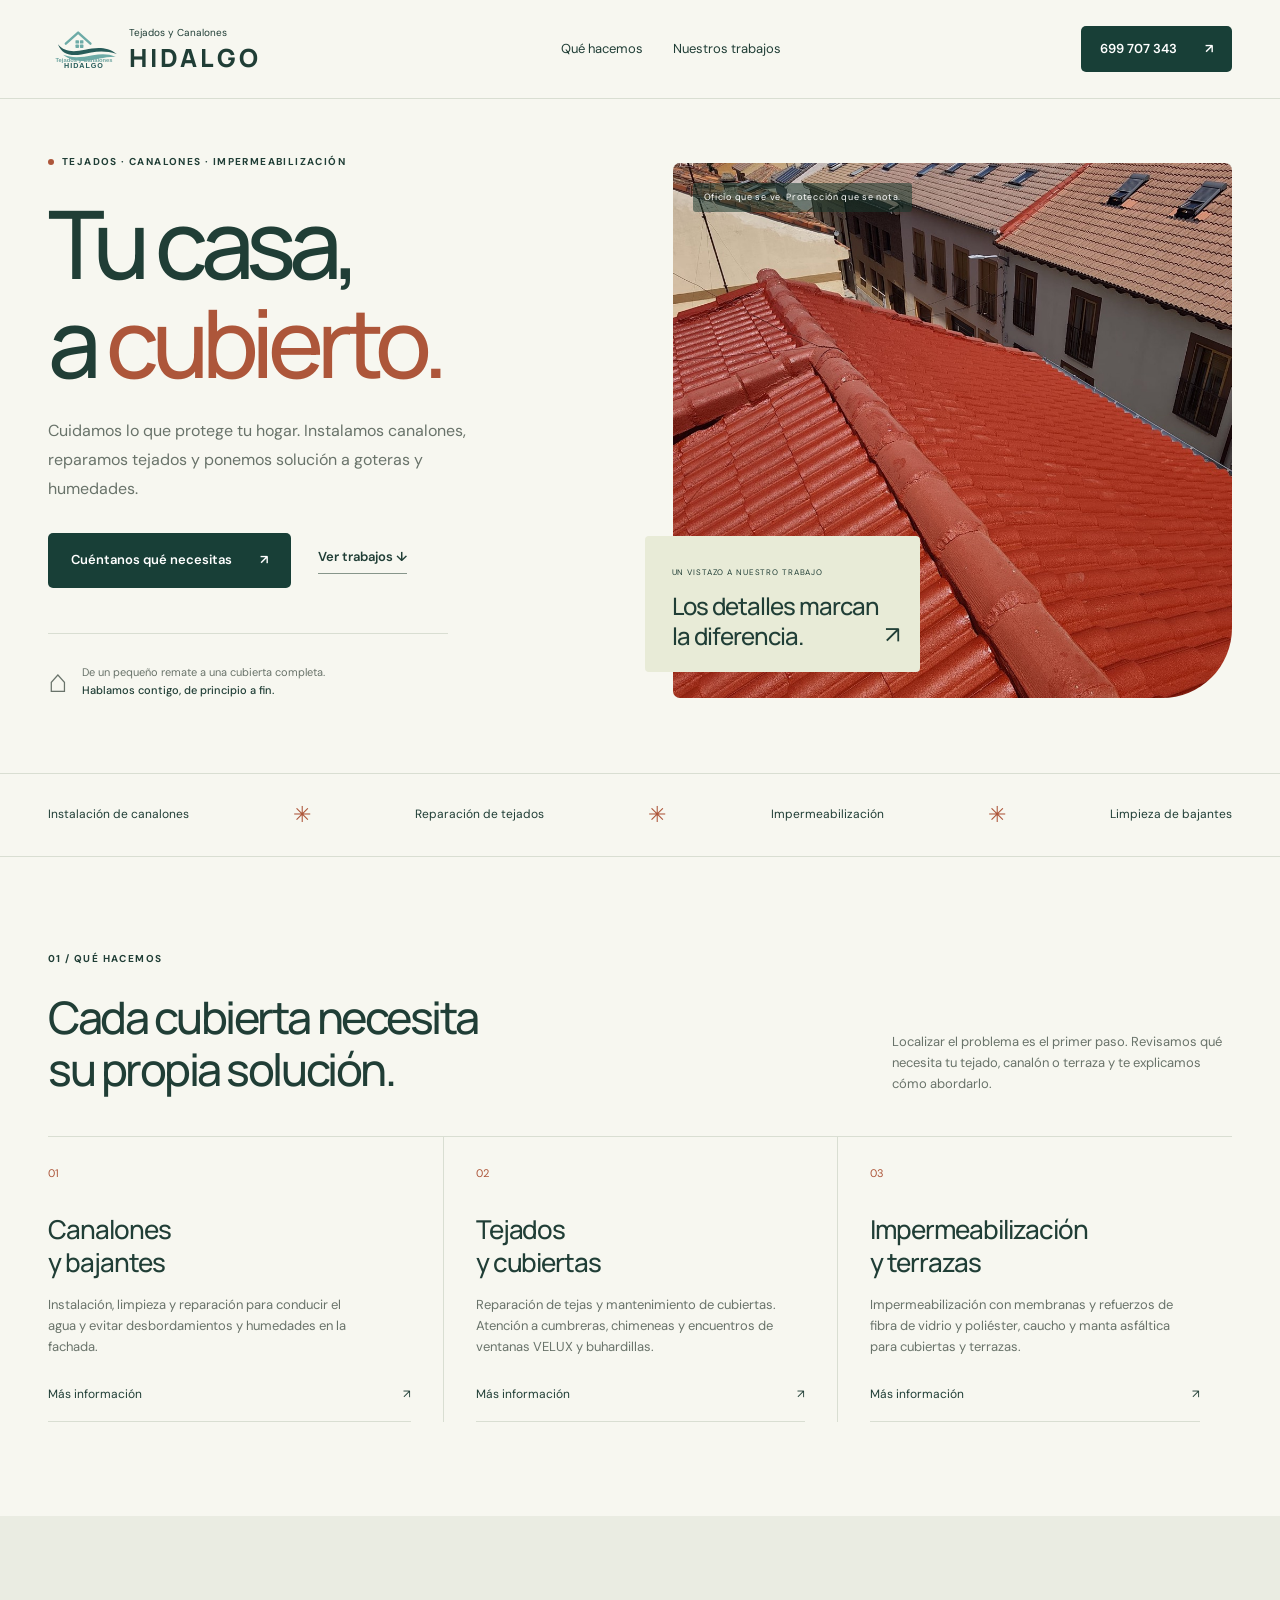
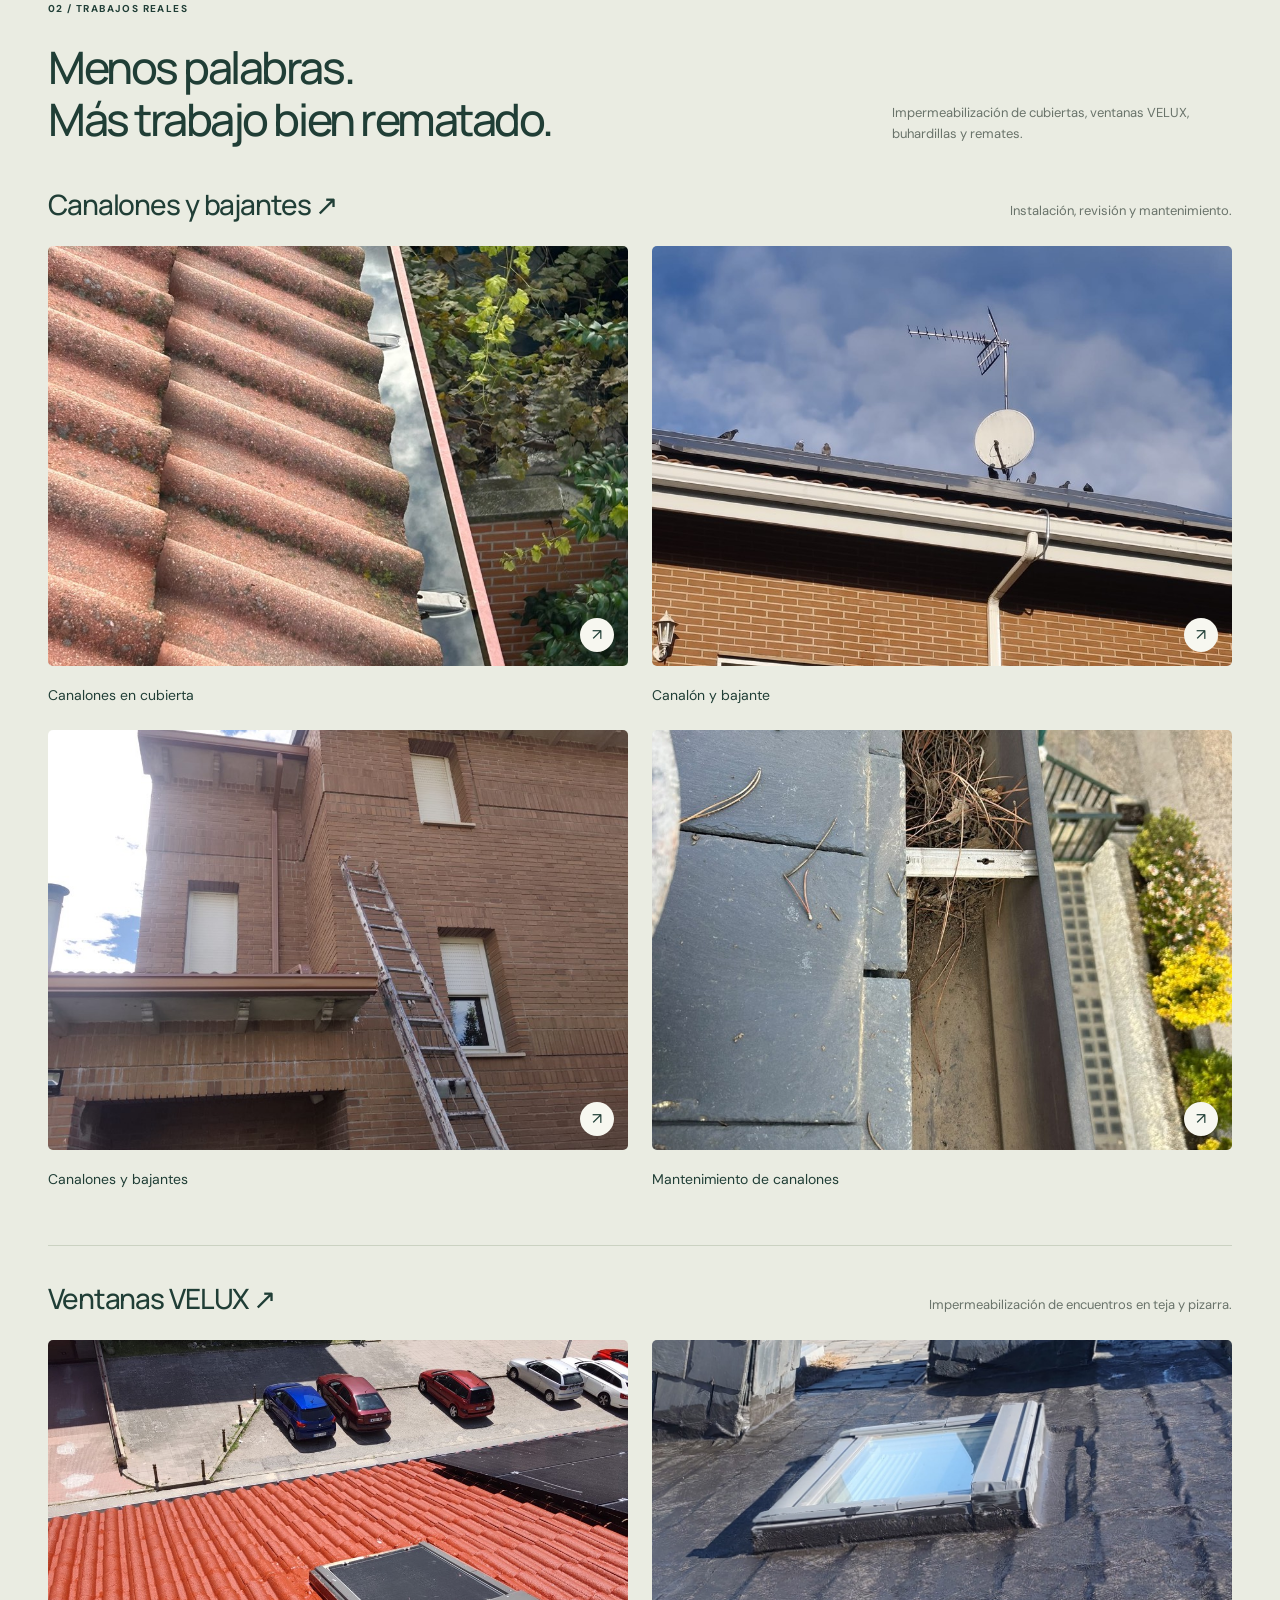
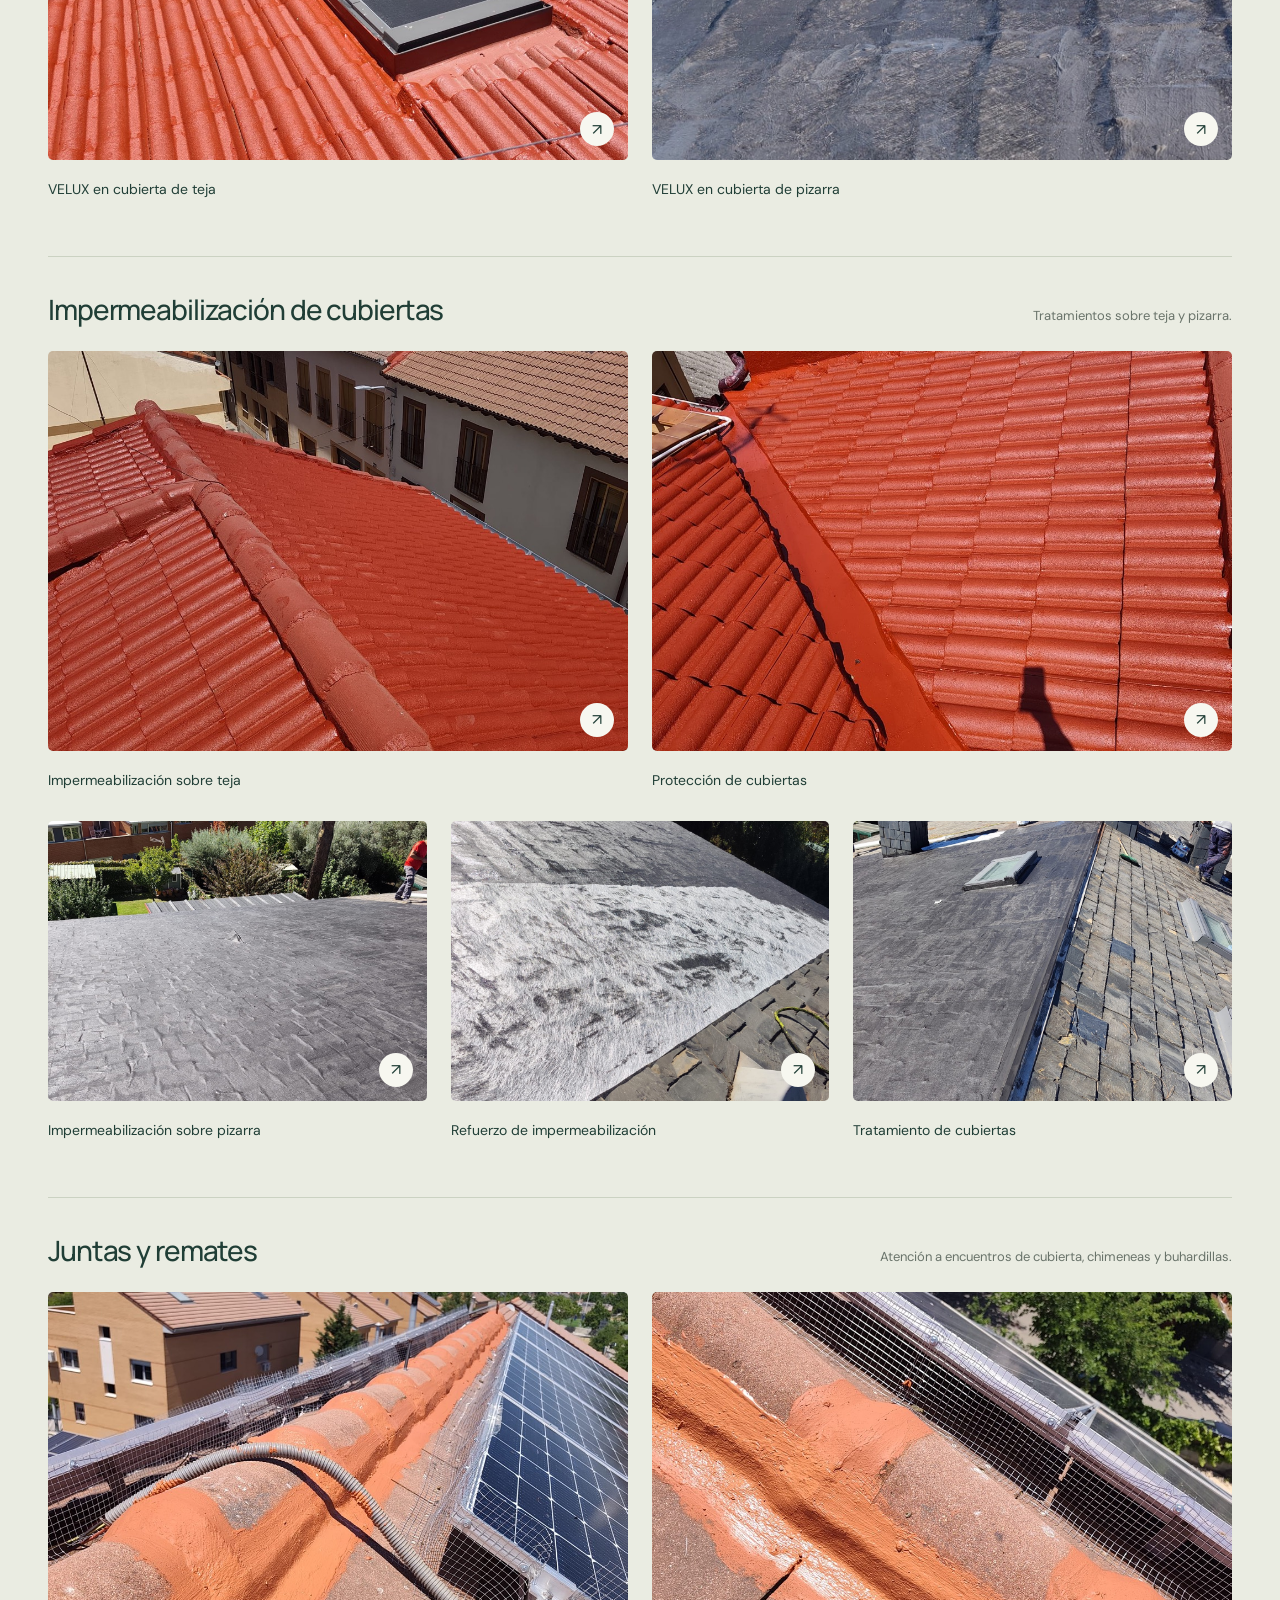
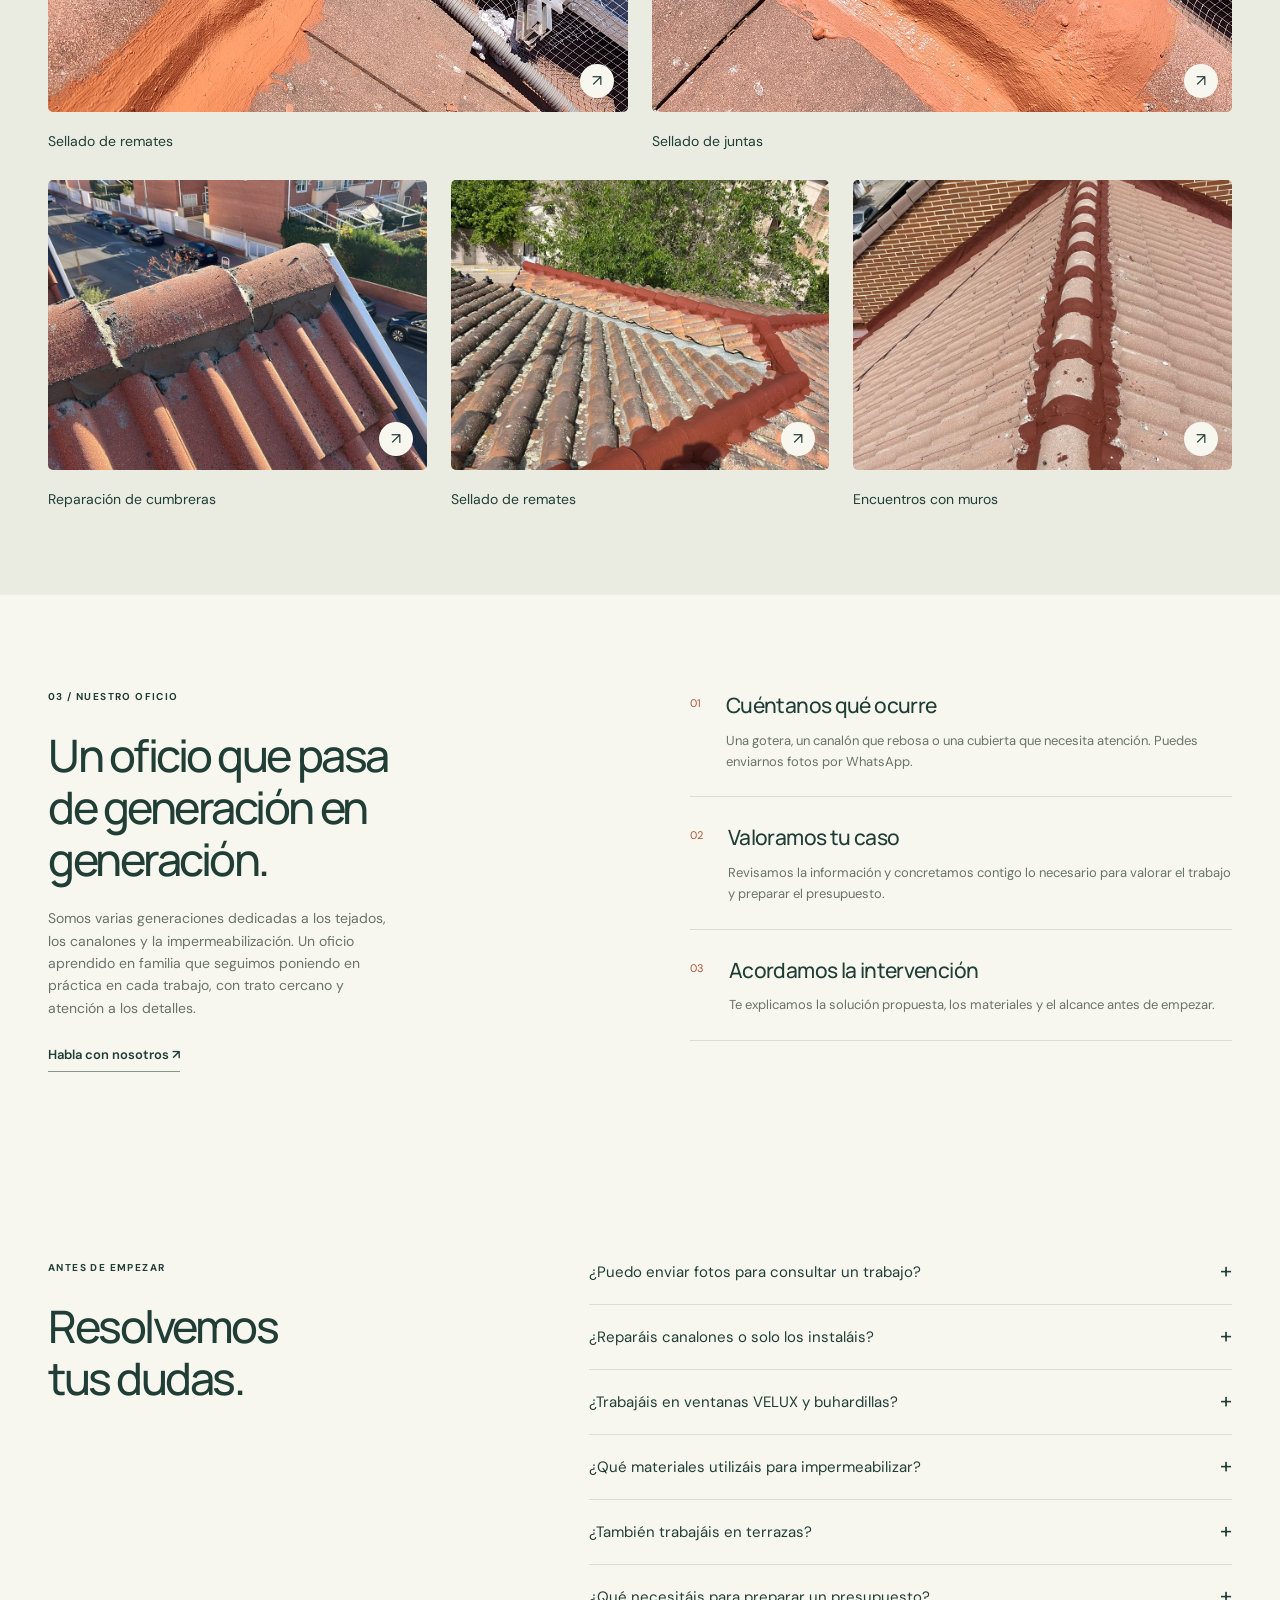
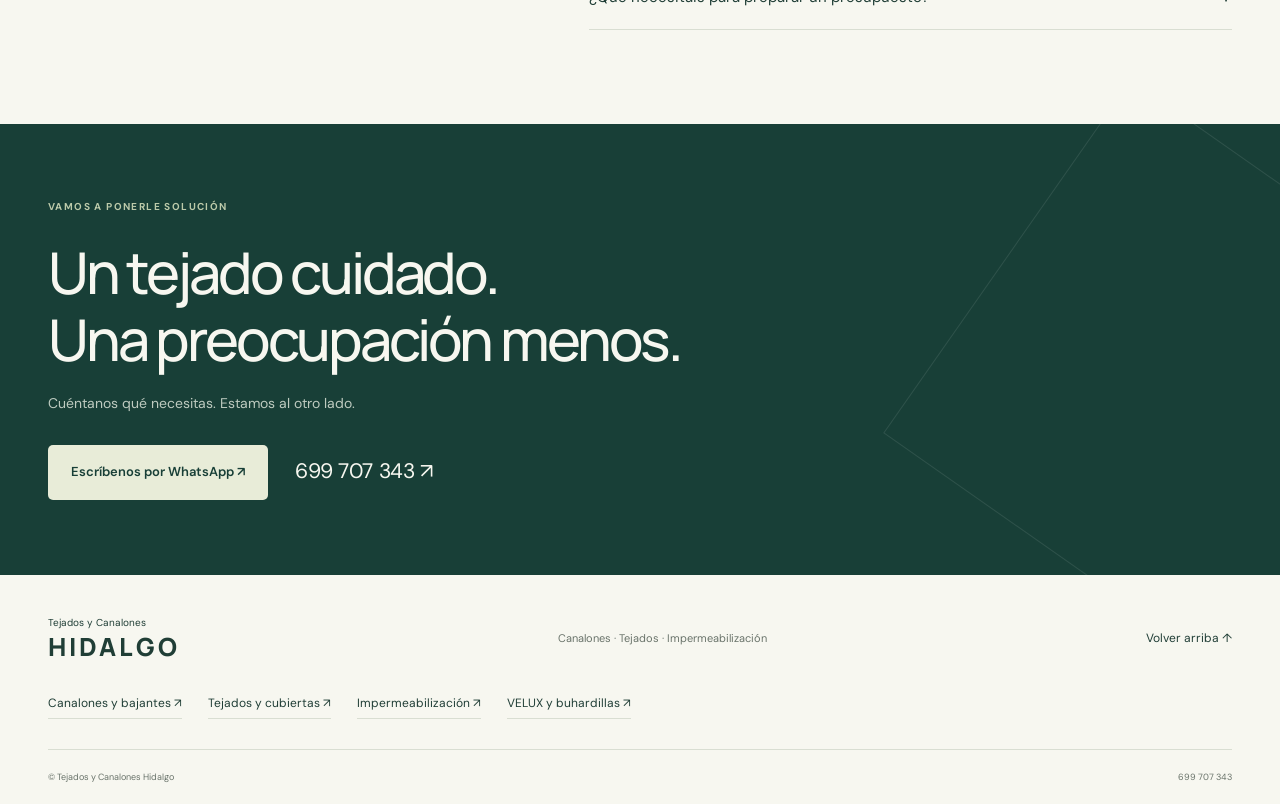
==== commit 25521e24: "Use business name as page title and clearer service links" ====
--- a/index.html
+++ b/index.html
@@ -1,13 +1,13 @@
 <!doctype html>
 <html lang="es"><head>
 <meta charset="utf-8"><meta name="viewport" content="width=device-width, initial-scale=1">
-<title>Canalones y tejados en Segovia y Madrid | Hidalgo</title>
+<title>Tejados y Canalones Hidalgo</title>
 <meta name="description" content="Tejados y Canalones Hidalgo: instalación y limpieza de canalones, reparación de tejados e impermeabilización en Segovia, Madrid, Castilla y León y Cantabria.">
 <meta name="robots" content="index, follow"><meta name="theme-color" content="#183f37">
 <link rel="canonical" href="https://deejayivo.github.io/canalones/"><link rel="icon" href="assets/logo-hidalgo.svg" type="image/svg+xml">
 <link rel="stylesheet" href="styles.css"><link rel="preload" as="image" href="assets/photos/cubierta-teja-roja.jpg">
 <meta property="og:locale" content="es_ES"><meta property="og:type" content="website"><meta property="og:site_name" content="Tejados y Canalones Hidalgo">
-<meta property="og:title" content="Tu casa, a cubierto. | Tejados y Canalones Hidalgo"><meta property="og:description" content="Canalones, tejados e impermeabilización. Trabajos reales y trato directo en Segovia, Madrid, Castilla y León y Cantabria.">
+<meta property="og:title" content="Tejados y Canalones Hidalgo"><meta property="og:description" content="Canalones, tejados e impermeabilización. Trabajos reales y trato directo en Segovia, Madrid, Castilla y León y Cantabria.">
 <meta property="og:url" content="https://deejayivo.github.io/canalones/"><meta property="og:image" content="https://deejayivo.github.io/canalones/assets/photos/cubierta-teja-roja.jpg"><meta property="og:image:alt" content="Trabajo de impermeabilización en cubierta de teja"><meta name="twitter:card" content="summary_large_image">
 <script type="application/ld+json">{"@context": "https://schema.org", "@type": "RoofingContractor", "@id": "https://deejayivo.github.io/canalones/#empresa", "name": "Tejados y Canalones Hidalgo", "url": "https://deejayivo.github.io/canalones/", "image": "https://deejayivo.github.io/canalones/assets/photos/cubierta-teja-roja.jpg", "telephone": "+34699707343", "areaServed": ["Segovia", "Madrid", "Castilla y León", "Cantabria"], "description": "Instalación, limpieza y reparación de canalones. Reparación de tejados e impermeabilización de cubiertas y terrazas."}</script>
 <script src="script.js" defer></script></head><body>
@@ -16,9 +16,9 @@
 <main id="contenido"><section class="hero container" id="inicio"><div class="hero-copy"><p class="eyebrow"><span></span> Tejados · Canalones · Impermeabilización</p><h1>Tu casa,<br>a <em>cubierto.</em></h1><p class="hero-description">Cuidamos lo que protege tu hogar. Instalamos canalones, reparamos tejados y ponemos solución a goteras y humedades.</p><div class="actions"><a class="button" href="https://wa.me/34699707343?text=Hola%2C%20me%20gustar%C3%ADa%20consultar%20un%20trabajo.">Cuéntanos qué necesitas <span aria-hidden="true">↗</span></a><a class="text-link" href="#trabajos">Ver trabajos <span aria-hidden="true">↓</span></a></div><div class="hero-note"><span class="note-icon" aria-hidden="true">⌂</span><p>De un pequeño remate a una cubierta completa.<br><strong>Hablamos contigo, de principio a fin.</strong></p></div></div><div class="hero-visual"><img src="assets/photos/cubierta-teja-roja.jpg" alt="Cubierta de teja roja impermeabilizada por Tejados y Canalones Hidalgo" width="1050" height="1400" fetchpriority="high"><span class="image-label">Oficio que se ve. Protección que se nota.</span><a class="photo-tag" href="#trabajos"><span>UN VISTAZO A NUESTRO TRABAJO</span><strong>Los detalles marcan<br>la diferencia.</strong><b aria-hidden="true">↗</b></a></div></section>
 <div class="specialties"><div class="container"><span>Instalación de canalones</span><i aria-hidden="true">✳</i><span>Reparación de tejados</span><i aria-hidden="true">✳</i><span>Impermeabilización</span><i aria-hidden="true">✳</i><span>Limpieza de bajantes</span></div></div>
 <section class="section container" id="servicios"><div class="section-head"><div><p class="eyebrow">01 / Qué hacemos</p><h2>Cada cubierta necesita<br>su propia solución.</h2></div><p>Localizar el problema es el primer paso. Revisamos qué necesita tu tejado, canalón o terraza y te explicamos cómo abordarlo.</p></div><div class="services">
-<article><span class="service-number">01</span><h3>Canalones<br>y bajantes</h3><p>Instalación, limpieza y reparación para conducir el agua y evitar desbordamientos y humedades en la fachada.</p><a href="canalones-bajantes.html">Ver el servicio <span aria-hidden="true">↗</span></a></article>
-<article><span class="service-number">02</span><h3>Tejados<br>y cubiertas</h3><p>Reparación de tejas y mantenimiento de cubiertas. Atención a cumbreras, chimeneas y encuentros de ventanas VELUX y buhardillas.</p><a href="reparacion-tejados.html">Ver el servicio <span aria-hidden="true">↗</span></a></article>
-<article><span class="service-number">03</span><h3>Impermeabilización<br>y terrazas</h3><p>Impermeabilización con membranas y refuerzos de fibra de vidrio y poliéster, caucho y manta asfáltica para cubiertas y terrazas.</p><a href="impermeabilizacion-cubiertas-terrazas.html">Ver el servicio <span aria-hidden="true">↗</span></a></article></div></section>
+<article><span class="service-number">01</span><h3>Canalones<br>y bajantes</h3><p>Instalación, limpieza y reparación para conducir el agua y evitar desbordamientos y humedades en la fachada.</p><a href="canalones-bajantes.html">Más información <span aria-hidden="true">↗</span></a></article>
+<article><span class="service-number">02</span><h3>Tejados<br>y cubiertas</h3><p>Reparación de tejas y mantenimiento de cubiertas. Atención a cumbreras, chimeneas y encuentros de ventanas VELUX y buhardillas.</p><a href="reparacion-tejados.html">Más información <span aria-hidden="true">↗</span></a></article>
+<article><span class="service-number">03</span><h3>Impermeabilización<br>y terrazas</h3><p>Impermeabilización con membranas y refuerzos de fibra de vidrio y poliéster, caucho y manta asfáltica para cubiertas y terrazas.</p><a href="impermeabilizacion-cubiertas-terrazas.html">Más información <span aria-hidden="true">↗</span></a></article></div></section>
 <section class="work-section" id="trabajos"><div class="container"><div class="section-head"><div><p class="eyebrow">02 / Trabajos reales</p><h2>Menos palabras.<br>Más trabajo bien rematado.</h2></div><p>Impermeabilización de cubiertas, ventanas VELUX, buhardillas y remates.</p></div><div class="gallery-group" id="canalones"><div class="gallery-heading"><h3><a href="canalones-bajantes.html">Canalones y bajantes ↗</a></h3><p>Instalación, revisión y mantenimiento.</p></div><div class="paired-grid gutter-gallery"><figure class="work-card "><a class="photo-link" href="assets/photos/canalon-interior-cubierta-teja.jpg" aria-label="Ampliar: Canalones en cubierta"><img src="assets/photos/canalon-interior-cubierta-teja.jpg" alt="Interior de un canalón junto a cubierta de teja" width="900" height="1200" loading="lazy"><span class="expand" aria-hidden="true">↗</span></a><figcaption><p>Canalones en cubierta</p></figcaption></figure><figure class="work-card "><a class="photo-link" href="assets/photos/canalon-blanco-bajante-fachada.jpg" aria-label="Ampliar: Canalón y bajante"><img src="assets/photos/canalon-blanco-bajante-fachada.jpg" alt="Canalón blanco conectado a una bajante en fachada" width="900" height="1200" loading="lazy"><span class="expand" aria-hidden="true">↗</span></a><figcaption><p>Canalón y bajante</p></figcaption></figure><figure class="work-card "><a class="photo-link" href="assets/photos/canalones-bajantes-vivienda.jpg" aria-label="Ampliar: Canalones y bajantes"><img src="assets/photos/canalones-bajantes-vivienda.jpg" alt="Canalones y bajantes instalados en una vivienda" width="900" height="1200" loading="lazy"><span class="expand" aria-hidden="true">↗</span></a><figcaption><p>Canalones y bajantes</p></figcaption></figure><figure class="work-card "><a class="photo-link" href="assets/photos/mantenimiento-canalon-pizarra.jpg" aria-label="Ampliar: Mantenimiento de canalones"><img src="assets/photos/mantenimiento-canalon-pizarra.jpg" alt="Residuos acumulados en un canalón junto a cubierta de pizarra" width="900" height="1200" loading="lazy"><span class="expand" aria-hidden="true">↗</span></a><figcaption><p>Mantenimiento de canalones</p></figcaption></figure></div></div><div class="gallery-group" id="ventanas-tejado"><div class="gallery-heading"><h3><a href="velux-buhardillas.html">Ventanas VELUX ↗</a></h3><p>Impermeabilización de encuentros en teja y pizarra.</p></div><div class="paired-grid"><figure class="work-card"><a class="photo-link" href="assets/photos/ventana-velux-tejado.jpg" aria-label="Ampliar: VELUX en cubierta de teja"><img src="assets/photos/ventana-velux-tejado.jpg" alt="Encuentro impermeabilizado de una ventana VELUX en cubierta de teja" width="1050" height="1400" loading="lazy"><span class="expand" aria-hidden="true">↗</span></a><figcaption><p>VELUX en cubierta de teja</p></figcaption></figure><figure class="work-card"><a class="photo-link" href="assets/photos/sellado-ventana-chimeneas-pizarra.jpg" aria-label="Ampliar: VELUX en cubierta de pizarra"><img src="assets/photos/sellado-ventana-chimeneas-pizarra.jpg" alt="Encuentro de una ventana VELUX con el revestimiento impermeable de la cubierta de pizarra" width="1200" height="1600" loading="lazy"><span class="expand" aria-hidden="true">↗</span></a><figcaption><p>VELUX en cubierta de pizarra</p></figcaption></figure></div></div><div class="gallery-group" id="pizarra"><div class="gallery-heading"><h3>Impermeabilización de cubiertas</h3><p>Tratamientos sobre teja y pizarra.</p></div><div class="work-grid"><figure class="work-card work-0"><a class="photo-link" href="assets/photos/cubierta-teja-roja.jpg" aria-label="Ampliar: Impermeabilización sobre teja"><img src="assets/photos/cubierta-teja-roja.jpg" alt="Revestimiento impermeable sobre cubierta de teja" width="1050" height="1400" loading="lazy"><span class="expand" aria-hidden="true">↗</span></a><figcaption><p>Impermeabilización sobre teja</p></figcaption></figure><figure class="work-card work-1"><a class="photo-link" href="assets/photos/tejado-impermeabilizado.jpg" aria-label="Ampliar: Protección de cubiertas"><img src="assets/photos/tejado-impermeabilizado.jpg" alt="Cubierta de teja con tratamiento impermeable" width="1050" height="1400" loading="lazy"><span class="expand" aria-hidden="true">↗</span></a><figcaption><p>Protección de cubiertas</p></figcaption></figure><figure class="work-card work-2"><a class="photo-link" href="assets/photos/cubierta-pizarra-impermeabilizacion.jpg" aria-label="Ampliar: Impermeabilización sobre pizarra"><img src="assets/photos/cubierta-pizarra-impermeabilizacion.jpg" alt="Revestimiento continuo sobre cubierta de pizarra" width="1200" height="1600" loading="lazy"><span class="expand" aria-hidden="true">↗</span></a><figcaption><p>Impermeabilización sobre pizarra</p></figcaption></figure><figure class="work-card work-3"><a class="photo-link" href="assets/photos/refuerzo-impermeabilizacion-pizarra.jpg" aria-label="Ampliar: Refuerzo de impermeabilización"><img src="assets/photos/refuerzo-impermeabilizacion-pizarra.jpg" alt="Refuerzo textil blanco durante la impermeabilización de una cubierta" width="1200" height="1600" loading="lazy"><span class="expand" aria-hidden="true">↗</span></a><figcaption><p>Refuerzo de impermeabilización</p></figcaption></figure><figure class="work-card work-4"><a class="photo-link" href="assets/photos/trabajo-cubierta-pizarra.jpg" aria-label="Ampliar: Tratamiento de cubiertas"><img src="assets/photos/trabajo-cubierta-pizarra.jpg" alt="Impermeabilización en curso de una cubierta de pizarra" width="1200" height="1600" loading="lazy"><span class="expand" aria-hidden="true">↗</span></a><figcaption><p>Tratamiento de cubiertas</p></figcaption></figure></div></div><div class="gallery-group" id="remates"><div class="gallery-heading"><h3>Juntas y remates</h3><p>Atención a encuentros de cubierta, chimeneas y buhardillas.</p></div><div class="paired-grid"><figure class="work-card"><a class="photo-link" href="assets/photos/remate-cumbrera-paneles.jpg" aria-label="Ampliar: Sellado de remates"><img src="assets/photos/remate-cumbrera-paneles.jpg" alt="Revestimiento localizado sobre juntas de un remate de cubierta junto a paneles solares" width="1050" height="1400" loading="lazy"><span class="expand" aria-hidden="true">↗</span></a><figcaption><p>Sellado de remates</p></figcaption></figure><figure class="work-card"><a class="photo-link" href="assets/photos/impermeabilizacion-canalon.jpg" aria-label="Ampliar: Sellado de juntas"><img src="assets/photos/impermeabilizacion-canalon.jpg" alt="Detalle de juntas tratadas en un remate de tejas junto a paneles solares" width="1050" height="1400" loading="lazy"><span class="expand" aria-hidden="true">↗</span></a><figcaption><p>Sellado de juntas</p></figcaption></figure></div><div class="new-roof-gallery"><figure class="work-card "><a class="photo-link" href="assets/photos/reparacion-cumbrera-tejas.jpg" aria-label="Ampliar: Reparación de cumbreras"><img src="assets/photos/reparacion-cumbrera-tejas.jpg" alt="Juntas y remates de una cumbrera de teja" width="1200" height="675" loading="lazy"><span class="expand" aria-hidden="true">↗</span></a><figcaption><p>Reparación de cumbreras</p></figcaption></figure><figure class="work-card "><a class="photo-link" href="assets/photos/sellado-remates-cubierta-teja.jpg" aria-label="Ampliar: Sellado de remates"><img src="assets/photos/sellado-remates-cubierta-teja.jpg" alt="Tratamiento localizado de remates en cubierta de teja" width="900" height="1200" loading="lazy"><span class="expand" aria-hidden="true">↗</span></a><figcaption><p>Sellado de remates</p></figcaption></figure><figure class="work-card "><a class="photo-link" href="assets/photos/sellado-cubierta-encuentro-muro.jpg" aria-label="Ampliar: Encuentros con muros"><img src="assets/photos/sellado-cubierta-encuentro-muro.jpg" alt="Sellado de cumbrera y encuentros de cubierta con muro" width="900" height="1200" loading="lazy"><span class="expand" aria-hidden="true">↗</span></a><figcaption><p>Encuentros con muros</p></figcaption></figure></div></div></div></section>
 <section class="section container process" id="nosotros"><div><p class="eyebrow">03 / Nuestro oficio</p><h2>Un oficio que pasa<br>de generación en generación.</h2><p>Somos varias generaciones dedicadas a los tejados, los canalones y la impermeabilización. Un oficio aprendido en familia que seguimos poniendo en práctica en cada trabajo, con trato cercano y atención a los detalles.</p><a class="text-link" href="tel:+34699707343">Habla con nosotros ↗</a></div><ol><li><span>01</span><div><h3>Cuéntanos qué ocurre</h3><p>Una gotera, un canalón que rebosa o una cubierta que necesita atención. Puedes enviarnos fotos por WhatsApp.</p></div></li><li><span>02</span><div><h3>Valoramos tu caso</h3><p>Revisamos la información y concretamos contigo lo necesario para valorar el trabajo y preparar el presupuesto.</p></div></li><li><span>03</span><div><h3>Acordamos la intervención</h3><p>Te explicamos la solución propuesta, los materiales y el alcance antes de empezar.</p></div></li></ol></section>
 <section class="section container faq"><div><p class="eyebrow">Antes de empezar</p><h2>Resolvemos<br>tus dudas.</h2></div><div class="questions"><details><summary>¿Puedo enviar fotos para consultar un trabajo?</summary><p>Sí. Envíanos por WhatsApp fotos de la zona afectada, una descripción del problema y la localidad. Nos servirán para una primera valoración; según el caso, será necesario revisar la cubierta en persona.</p></details><details><summary>¿Reparáis canalones o solo los instaláis?</summary><p>Realizamos instalación, limpieza y reparación de canalones y bajantes. El estado de las piezas y el origen del problema determinarán la solución adecuada.</p></details><details><summary>¿Trabajáis en ventanas VELUX y buhardillas?</summary><p>Realizamos trabajos de impermeabilización y sellado en los encuentros de ventanas VELUX y buhardillas con la cubierta, así como en chimeneas y otros remates.</p></details><details><summary>¿Qué materiales utilizáis para impermeabilizar?</summary><p>Trabajamos con membranas y refuerzos de fibra de vidrio y poliéster, caucho y manta asfáltica. La solución se valora según el estado de la cubierta y el tipo de intervención.</p></details><details><summary>¿También trabajáis en terrazas?</summary><p>Sí, realizamos impermeabilización de terrazas y superficies planas, prestando atención a juntas, desagües y encuentros donde puede filtrarse el agua.</p></details><details><summary>¿Qué necesitáis para preparar un presupuesto?</summary><p>Indícanos la localidad, el tipo de trabajo y qué problema has observado. Si tienes fotos, envíanoslas. Con esa información concretaremos contigo los siguientes pasos.</p></details></div></section>
